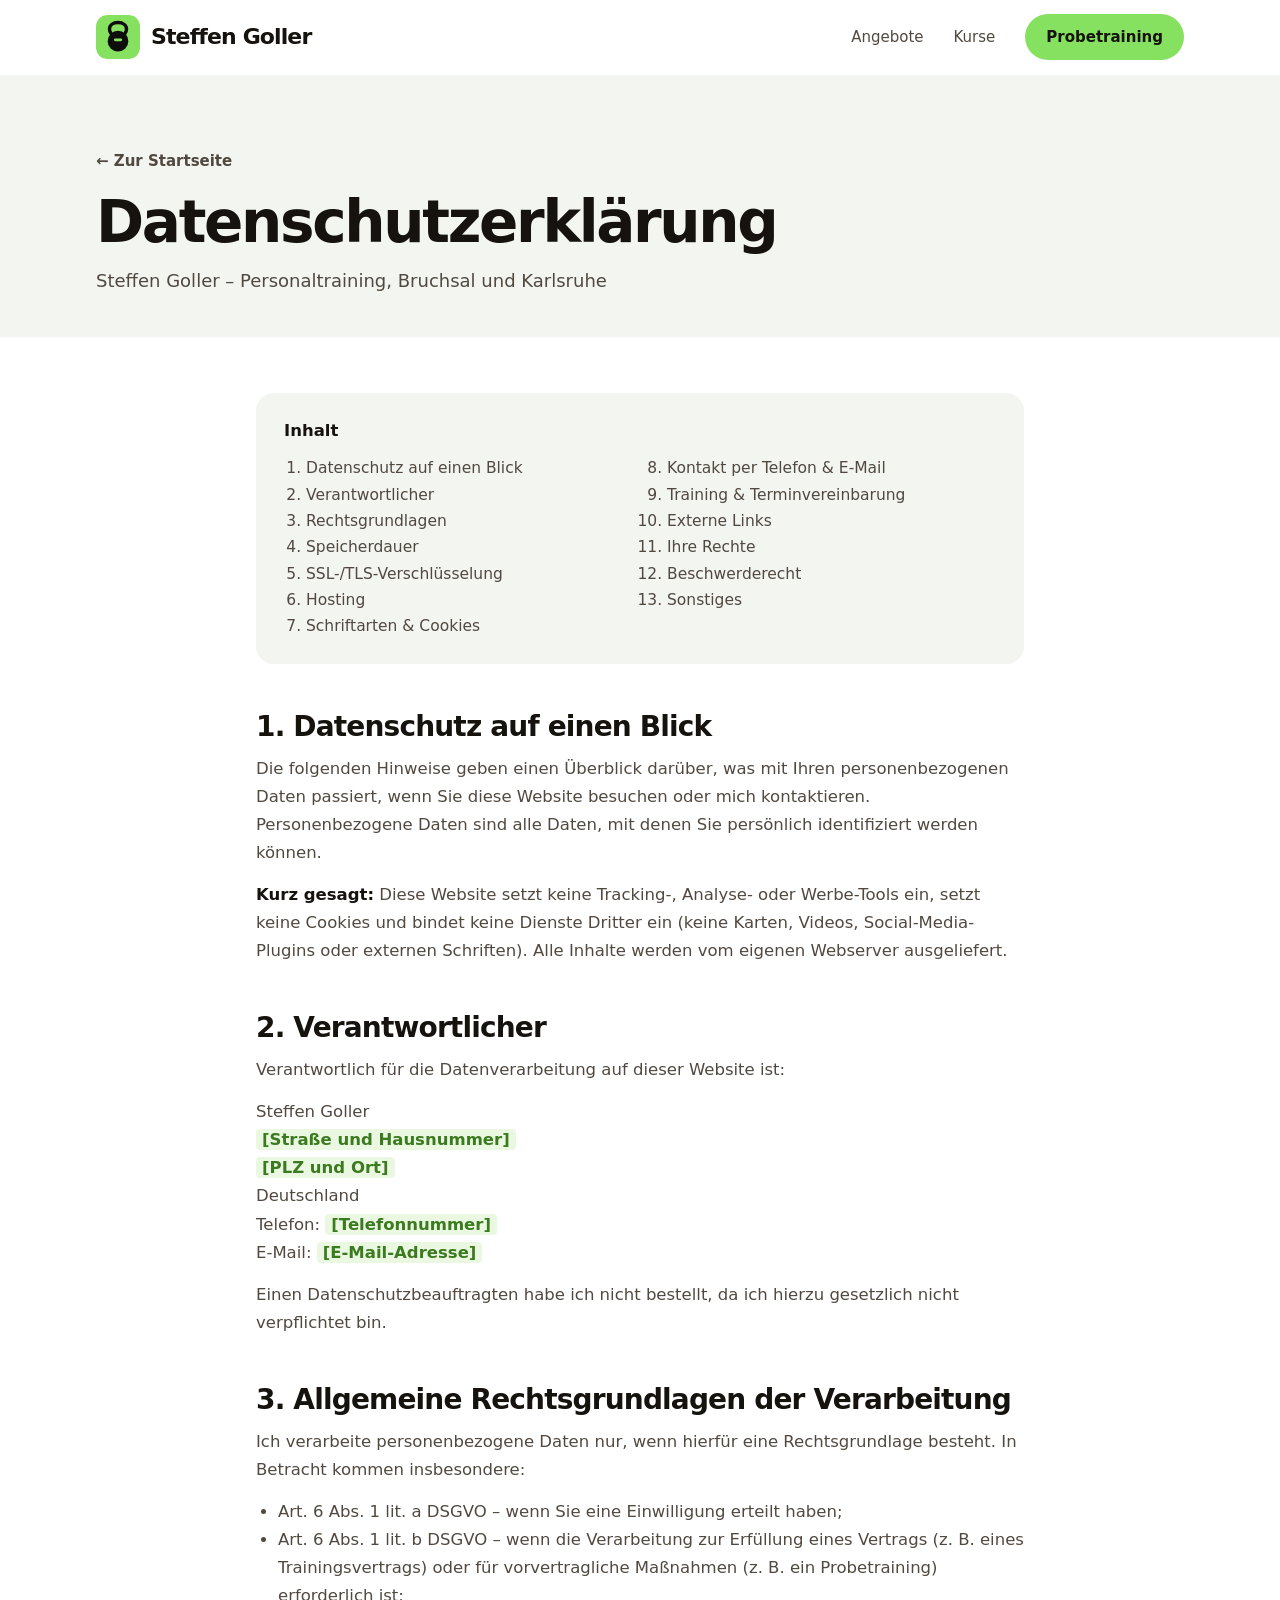
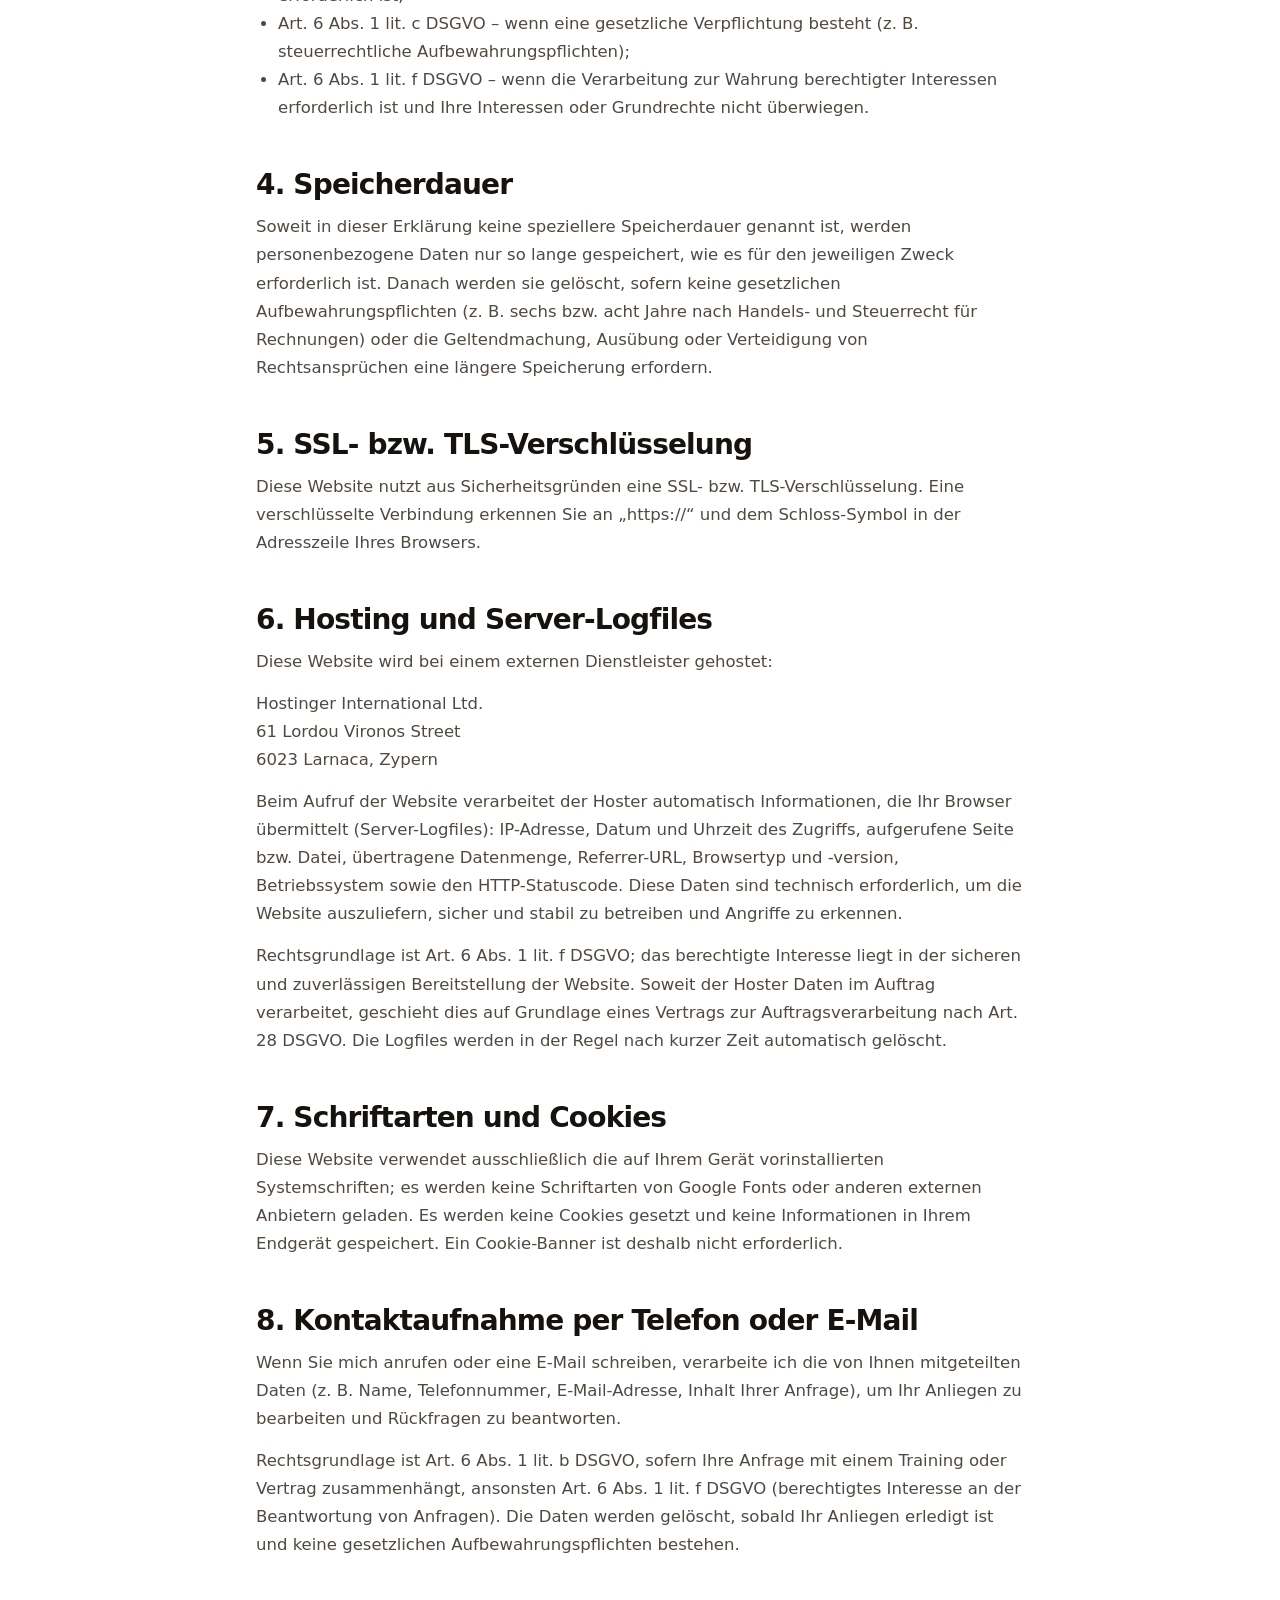
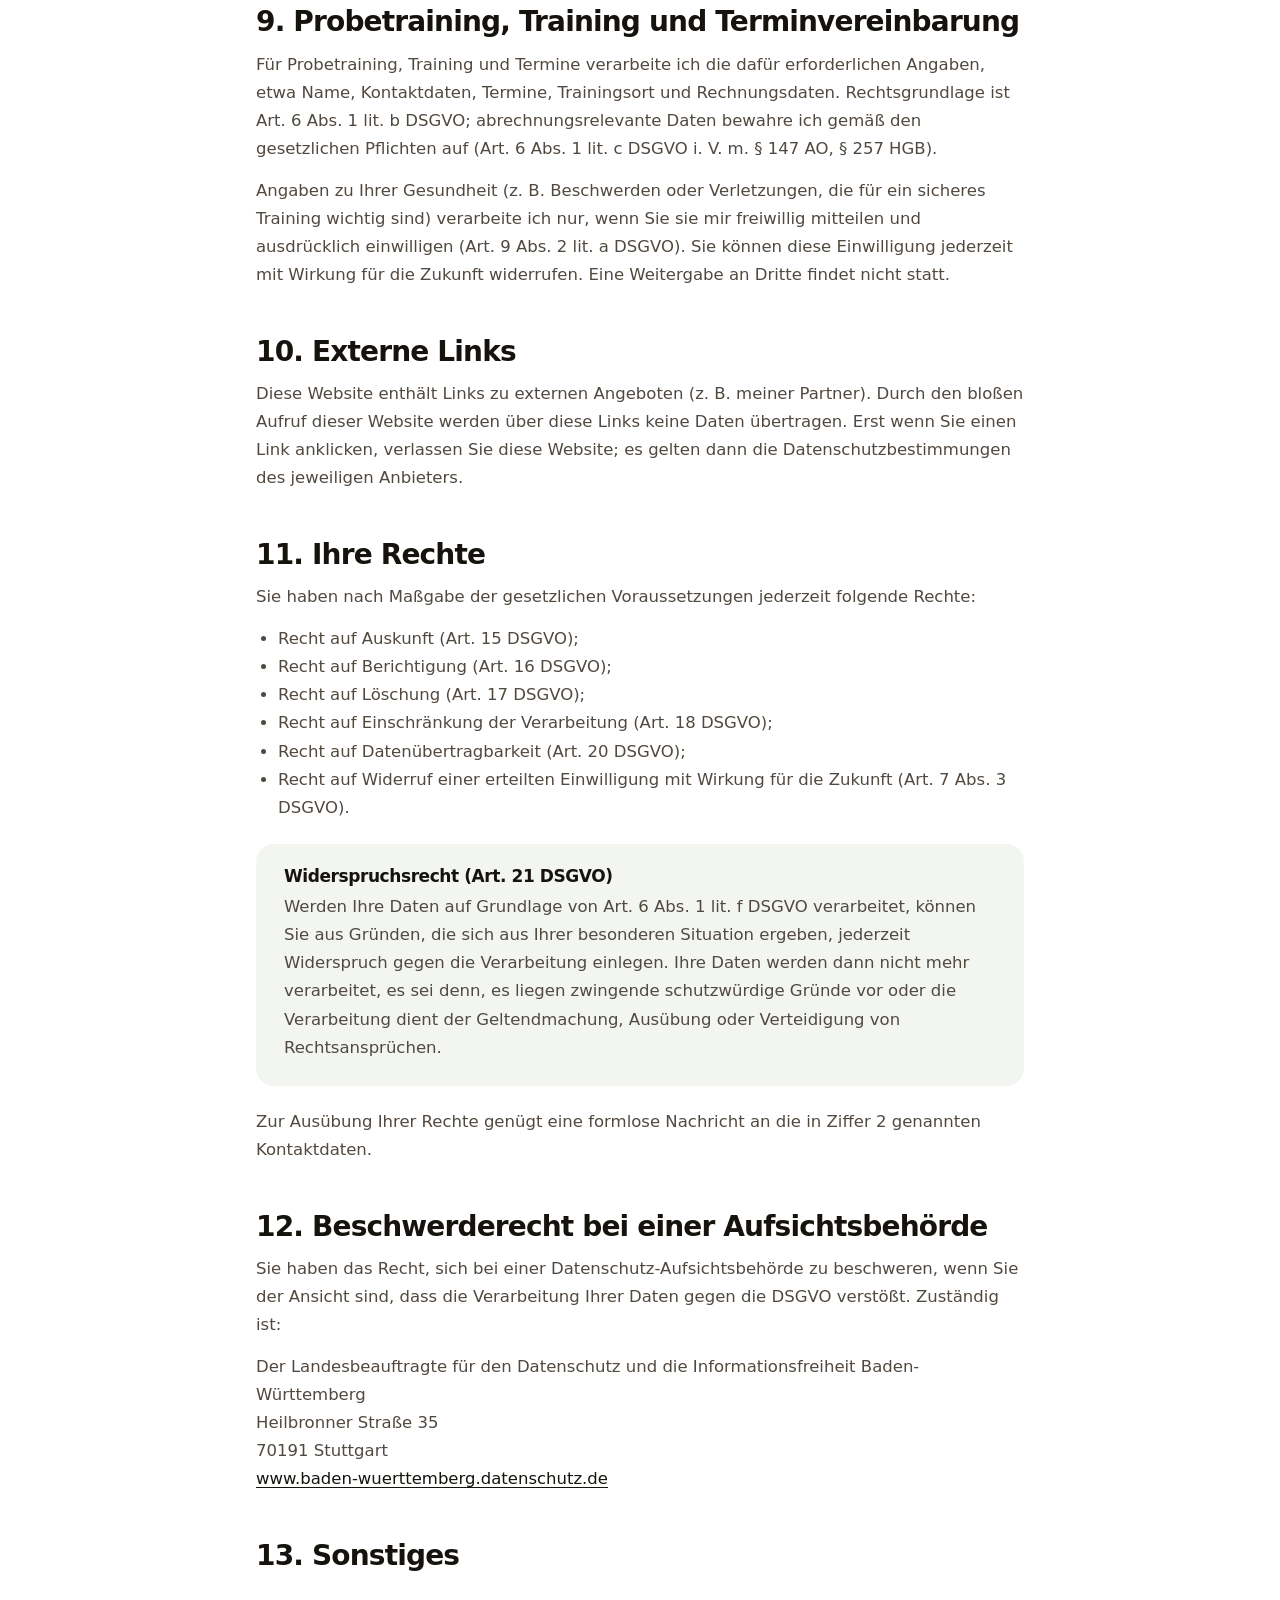
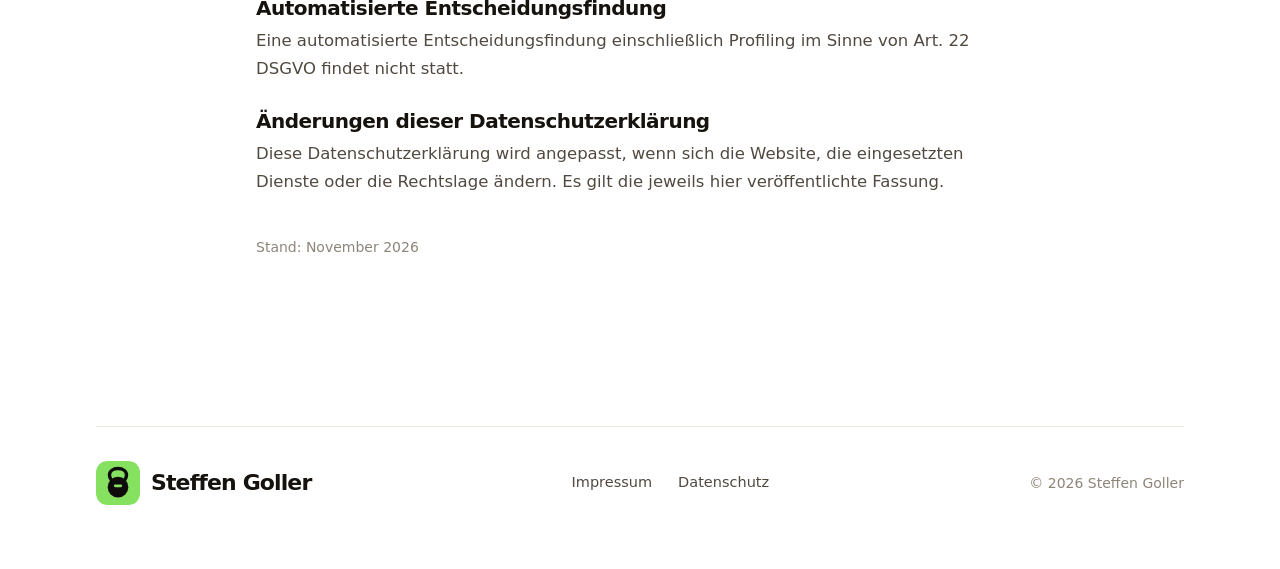
==== datenschutz.html @ bf2a1e14 "Neue Website für Steffen Goller im Stil von meat_me Inhalte der alten Seite steffen-bewegt.de (Jooml" ====
<!DOCTYPE html>
<html lang="de">
<head>
  <meta charset="UTF-8" />
  <meta name="viewport" content="width=device-width, initial-scale=1.0" />
  <title>Datenschutzerklärung – Steffen Goller Personaltraining</title>
  <meta name="description" content="Datenschutzerklärung von Steffen Goller, Personaltraining im Kreis Bruchsal und Karlsruhe." />
  <meta name="robots" content="noindex, follow" />
  <meta name="theme-color" content="#FFFFFF" />
  <link rel="icon" href="images/logo-mark.svg" type="image/svg+xml" />
  <link rel="stylesheet" href="css/styles.css" />
</head>

<body>
<a class="skip-link" href="#inhalt">Direkt zum Inhalt</a>

<header class="nav" id="nav">
  <div class="wrap nav-in">
    <a class="logo" href="index.html" aria-label="Steffen Goller, zur Startseite"><img class="mk" src="images/logo-mark.svg" alt="" width="44" height="44" />Steffen Goller</a>
    <nav class="nav-links" aria-label="Hauptnavigation">
      <a class="link" href="index.html#angebote">Angebote</a>
      <a class="link" href="index.html#kurse">Kurse</a>
      <a class="btn btn-sm" href="index.html#kontakt">Probetraining</a>
    </nav>
  </div>
</header>

<main id="inhalt">
  <section class="legal-hero">
    <div class="wrap">
      <a class="legal-back" href="index.html">← Zur Startseite</a>
      <h1>Datenschutzerklärung</h1>
      <p class="legal-lead">Steffen Goller – Personaltraining, Bruchsal und Karlsruhe</p>
    </div>
  </section>
  <section class="legal-main">
    <div class="wrap legal-content">

      <nav class="legal-toc" aria-label="Inhalt">
        <p>Inhalt</p>
        <ol>
          <li><a href="#ueberblick">Datenschutz auf einen Blick</a></li>
          <li><a href="#verantwortlicher">Verantwortlicher</a></li>
          <li><a href="#rechtsgrundlagen">Rechtsgrundlagen</a></li>
          <li><a href="#speicherdauer">Speicherdauer</a></li>
          <li><a href="#tls">SSL-/TLS-Verschlüsselung</a></li>
          <li><a href="#hosting">Hosting</a></li>
          <li><a href="#schriften">Schriftarten &amp; Cookies</a></li>
          <li><a href="#kontakt">Kontakt per Telefon &amp; E-Mail</a></li>
          <li><a href="#training">Training &amp; Terminvereinbarung</a></li>
          <li><a href="#links">Externe Links</a></li>
          <li><a href="#rechte">Ihre Rechte</a></li>
          <li><a href="#beschwerde">Beschwerderecht</a></li>
          <li><a href="#sonstiges">Sonstiges</a></li>
        </ol>
      </nav>

      <h2 id="ueberblick">1. Datenschutz auf einen Blick</h2>
      <p>Die folgenden Hinweise geben einen Überblick darüber, was mit Ihren personenbezogenen Daten passiert, wenn Sie diese Website besuchen oder mich kontaktieren. Personenbezogene Daten sind alle Daten, mit denen Sie persönlich identifiziert werden können.</p>
      <p><strong>Kurz gesagt:</strong> Diese Website setzt keine Tracking-, Analyse- oder Werbe-Tools ein, setzt keine Cookies und bindet keine Dienste Dritter ein (keine Karten, Videos, Social-Media-Plugins oder externen Schriften). Alle Inhalte werden vom eigenen Webserver ausgeliefert.</p>

      <h2 id="verantwortlicher">2. Verantwortlicher</h2>
      <p>Verantwortlich für die Datenverarbeitung auf dieser Website ist:</p>
      <address>
        Steffen Goller<br />
        <span class="todo">[Straße und Hausnummer]</span><br />
        <span class="todo">[PLZ und Ort]</span><br />
        Deutschland<br />
        Telefon: <span class="todo">[Telefonnummer]</span><br />
        E-Mail: <span class="todo">[E-Mail-Adresse]</span>
      </address>
      <p>Einen Datenschutzbeauftragten habe ich nicht bestellt, da ich hierzu gesetzlich nicht verpflichtet bin.</p>

      <h2 id="rechtsgrundlagen">3. Allgemeine Rechtsgrundlagen der Verarbeitung</h2>
      <p>Ich verarbeite personenbezogene Daten nur, wenn hierfür eine Rechtsgrundlage besteht. In Betracht kommen insbesondere:</p>
      <ul>
        <li>Art. 6 Abs. 1 lit. a DSGVO – wenn Sie eine Einwilligung erteilt haben;</li>
        <li>Art. 6 Abs. 1 lit. b DSGVO – wenn die Verarbeitung zur Erfüllung eines Vertrags (z. B. eines Trainingsvertrags) oder für vorvertragliche Maßnahmen (z. B. ein Probetraining) erforderlich ist;</li>
        <li>Art. 6 Abs. 1 lit. c DSGVO – wenn eine gesetzliche Verpflichtung besteht (z. B. steuerrechtliche Aufbewahrungspflichten);</li>
        <li>Art. 6 Abs. 1 lit. f DSGVO – wenn die Verarbeitung zur Wahrung berechtigter Interessen erforderlich ist und Ihre Interessen oder Grundrechte nicht überwiegen.</li>
      </ul>

      <h2 id="speicherdauer">4. Speicherdauer</h2>
      <p>Soweit in dieser Erklärung keine speziellere Speicherdauer genannt ist, werden personenbezogene Daten nur so lange gespeichert, wie es für den jeweiligen Zweck erforderlich ist. Danach werden sie gelöscht, sofern keine gesetzlichen Aufbewahrungspflichten (z. B. sechs bzw. acht Jahre nach Handels- und Steuerrecht für Rechnungen) oder die Geltendmachung, Ausübung oder Verteidigung von Rechtsansprüchen eine längere Speicherung erfordern.</p>

      <h2 id="tls">5. SSL- bzw. TLS-Verschlüsselung</h2>
      <p>Diese Website nutzt aus Sicherheitsgründen eine SSL- bzw. TLS-Verschlüsselung. Eine verschlüsselte Verbindung erkennen Sie an „https://“ und dem Schloss-Symbol in der Adresszeile Ihres Browsers.</p>

      <h2 id="hosting">6. Hosting und Server-Logfiles</h2>
      <p>Diese Website wird bei einem externen Dienstleister gehostet:</p>
      <!-- TODO: Hoster prüfen und ggf. anpassen -->
      <address>
        Hostinger International Ltd.<br />
        61 Lordou Vironos Street<br />
        6023 Larnaca, Zypern
      </address>
      <p>Beim Aufruf der Website verarbeitet der Hoster automatisch Informationen, die Ihr Browser übermittelt (Server-Logfiles): IP-Adresse, Datum und Uhrzeit des Zugriffs, aufgerufene Seite bzw. Datei, übertragene Datenmenge, Referrer-URL, Browsertyp und -version, Betriebssystem sowie den HTTP-Statuscode. Diese Daten sind technisch erforderlich, um die Website auszuliefern, sicher und stabil zu betreiben und Angriffe zu erkennen.</p>
      <p>Rechtsgrundlage ist Art. 6 Abs. 1 lit. f DSGVO; das berechtigte Interesse liegt in der sicheren und zuverlässigen Bereitstellung der Website. Soweit der Hoster Daten im Auftrag verarbeitet, geschieht dies auf Grundlage eines Vertrags zur Auftragsverarbeitung nach Art. 28 DSGVO. Die Logfiles werden in der Regel nach kurzer Zeit automatisch gelöscht.</p>

      <h2 id="schriften">7. Schriftarten und Cookies</h2>
      <p>Diese Website verwendet ausschließlich die auf Ihrem Gerät vorinstallierten Systemschriften; es werden keine Schriftarten von Google Fonts oder anderen externen Anbietern geladen. Es werden keine Cookies gesetzt und keine Informationen in Ihrem Endgerät gespeichert. Ein Cookie-Banner ist deshalb nicht erforderlich.</p>

      <h2 id="kontakt">8. Kontaktaufnahme per Telefon oder E-Mail</h2>
      <p>Wenn Sie mich anrufen oder eine E-Mail schreiben, verarbeite ich die von Ihnen mitgeteilten Daten (z. B. Name, Telefonnummer, E-Mail-Adresse, Inhalt Ihrer Anfrage), um Ihr Anliegen zu bearbeiten und Rückfragen zu beantworten.</p>
      <p>Rechtsgrundlage ist Art. 6 Abs. 1 lit. b DSGVO, sofern Ihre Anfrage mit einem Training oder Vertrag zusammenhängt, ansonsten Art. 6 Abs. 1 lit. f DSGVO (berechtigtes Interesse an der Beantwortung von Anfragen). Die Daten werden gelöscht, sobald Ihr Anliegen erledigt ist und keine gesetzlichen Aufbewahrungspflichten bestehen.</p>

      <h2 id="training">9. Probetraining, Training und Terminvereinbarung</h2>
      <p>Für Probetraining, Training und Termine verarbeite ich die dafür erforderlichen Angaben, etwa Name, Kontaktdaten, Termine, Trainingsort und Rechnungsdaten. Rechtsgrundlage ist Art. 6 Abs. 1 lit. b DSGVO; abrechnungsrelevante Daten bewahre ich gemäß den gesetzlichen Pflichten auf (Art. 6 Abs. 1 lit. c DSGVO i. V. m. § 147 AO, § 257 HGB).</p>
      <p>Angaben zu Ihrer Gesundheit (z. B. Beschwerden oder Verletzungen, die für ein sicheres Training wichtig sind) verarbeite ich nur, wenn Sie sie mir freiwillig mitteilen und ausdrücklich einwilligen (Art. 9 Abs. 2 lit. a DSGVO). Sie können diese Einwilligung jederzeit mit Wirkung für die Zukunft widerrufen. Eine Weitergabe an Dritte findet nicht statt.</p>

      <h2 id="links">10. Externe Links</h2>
      <p>Diese Website enthält Links zu externen Angeboten (z. B. meiner Partner). Durch den bloßen Aufruf dieser Website werden über diese Links keine Daten übertragen. Erst wenn Sie einen Link anklicken, verlassen Sie diese Website; es gelten dann die Datenschutzbestimmungen des jeweiligen Anbieters.</p>

      <h2 id="rechte">11. Ihre Rechte</h2>
      <p>Sie haben nach Maßgabe der gesetzlichen Voraussetzungen jederzeit folgende Rechte:</p>
      <ul>
        <li>Recht auf Auskunft (Art. 15 DSGVO);</li>
        <li>Recht auf Berichtigung (Art. 16 DSGVO);</li>
        <li>Recht auf Löschung (Art. 17 DSGVO);</li>
        <li>Recht auf Einschränkung der Verarbeitung (Art. 18 DSGVO);</li>
        <li>Recht auf Datenübertragbarkeit (Art. 20 DSGVO);</li>
        <li>Recht auf Widerruf einer erteilten Einwilligung mit Wirkung für die Zukunft (Art. 7 Abs. 3 DSGVO).</li>
      </ul>
      <div class="legal-card">
        <h3>Widerspruchsrecht (Art. 21 DSGVO)</h3>
        <p>Werden Ihre Daten auf Grundlage von Art. 6 Abs. 1 lit. f DSGVO verarbeitet, können Sie aus Gründen, die sich aus Ihrer besonderen Situation ergeben, jederzeit Widerspruch gegen die Verarbeitung einlegen. Ihre Daten werden dann nicht mehr verarbeitet, es sei denn, es liegen zwingende schutzwürdige Gründe vor oder die Verarbeitung dient der Geltendmachung, Ausübung oder Verteidigung von Rechtsansprüchen.</p>
      </div>
      <p>Zur Ausübung Ihrer Rechte genügt eine formlose Nachricht an die in Ziffer 2 genannten Kontaktdaten.</p>

      <h2 id="beschwerde">12. Beschwerderecht bei einer Aufsichtsbehörde</h2>
      <p>Sie haben das Recht, sich bei einer Datenschutz-Aufsichtsbehörde zu beschweren, wenn Sie der Ansicht sind, dass die Verarbeitung Ihrer Daten gegen die DSGVO verstößt. Zuständig ist:</p>
      <address>
        Der Landesbeauftragte für den Datenschutz und die Informationsfreiheit Baden-Württemberg<br />
        Heilbronner Straße 35<br />
        70191 Stuttgart<br />
        <a href="https://www.baden-wuerttemberg.datenschutz.de" target="_blank" rel="noopener">www.baden-wuerttemberg.datenschutz.de</a>
      </address>

      <h2 id="sonstiges">13. Sonstiges</h2>
      <h3>Automatisierte Entscheidungsfindung</h3>
      <p>Eine automatisierte Entscheidungsfindung einschließlich Profiling im Sinne von Art. 22 DSGVO findet nicht statt.</p>
      <h3>Änderungen dieser Datenschutzerklärung</h3>
      <p>Diese Datenschutzerklärung wird angepasst, wenn sich die Website, die eingesetzten Dienste oder die Rechtslage ändern. Es gilt die jeweils hier veröffentlichte Fassung.</p>

      <p class="legal-stand">Stand: November 2026</p>

    </div>
  </section>
</main>

<footer>
  <div class="wrap">
    <div class="foot-in">
      <a class="logo" href="index.html"><img class="mk" src="images/logo-mark.svg" alt="" width="44" height="44" />Steffen Goller</a>
      <div class="foot-links">
        <a href="impressum.html">Impressum</a>
        <a href="datenschutz.html">Datenschutz</a>
      </div>
      <div class="foot-cr">© <span id="footYear">2026</span> Steffen Goller</div>
    </div>
  </div>
</footer>

<script src="js/main.js"></script>
</body>
</html>
---- css/styles.css ----
/* =====================================================================
   Steffen Goller – Personaltraining (Aufbau wie MEAT ME)
   Dunkle Startseite, große Schrift, ruhige Flächen. Grün (aus der alten
   Seite steffen-bewegt.de) nur für Aktion und "Sie".
   Systemschriften: keine externen Fonts.
   ===================================================================== */
:root{
  --font-sans:system-ui,-apple-system,BlinkMacSystemFont,"Segoe UI",Roboto,sans-serif;
  --font-display:system-ui,-apple-system,BlinkMacSystemFont,"Segoe UI",Roboto,sans-serif;
  --font-mono:"SFMono-Regular",Consolas,"Liberation Mono",Menlo,monospace;

  /* Hell: Rechtsseiten und der Fragen-Abschnitt */
  --bg:#FFFFFF;
  --bg-soft:#F3F5F1;
  --ink:#16120E;
  --ink-2:#514940;
  --muted:#8E857A;
  --line:#ECE6DD;

  /* Akzent: Grün der alten Seite */
  --acc:#86E160;
  --acc-hover:#A2EA83;
  --acc-ink:#3B7A1E;
  --acc-tint:#EAF8E2;

  /* Dunkel: Grund in drei Tonstufen, helle Schrift darauf */
  --night:#0E0D0C;
  --night-2:#171513;
  --night-3:#24211D;
  --night-ink:#F4F0EA;
  --night-muted:#B3AA9E;

  --veg:#7FA33A;
  --maxw:1140px;
  --ease-out:cubic-bezier(.22,1,.36,1);
}
*{box-sizing:border-box}
html{scroll-behavior:smooth;scroll-padding-top:90px}
body{
  margin:0;background:var(--bg);color:var(--ink);
  font-family:var(--font-sans);font-size:17px;line-height:1.6;
  -webkit-font-smoothing:antialiased;overflow-x:hidden;
}
[hidden]{display:none!important}
h1,h2,h3{font-family:var(--font-display);font-weight:700;letter-spacing:-0.025em;line-height:1.04;margin:0}
a{color:inherit}
img{max-width:100%;height:auto}
.wrap{max-width:var(--maxw);margin:0 auto;padding:0 26px}

.skip-link{position:absolute;left:-999px;top:12px;background:#fff;color:var(--ink);padding:10px 14px;border-radius:10px;z-index:100}
.skip-link:focus{left:12px}

/* Knöpfe: flach, ganz rund, eine Füllfarbe. Dunkle Schrift auf Orange, damit der Kontrast reicht. */
.btn{display:inline-flex;align-items:center;gap:9px;font-family:var(--font-display);font-weight:700;
  font-size:16px;padding:15px 27px;border-radius:100px;border:none;cursor:pointer;
  background:var(--acc);color:var(--ink);text-decoration:none;
  transition:background .18s ease,transform .14s var(--ease-out)}
.btn:hover{background:var(--acc-hover)}
.btn:active{transform:scale(.97)}
.btn .arrow{transition:transform .2s ease}
.btn:hover .arrow{transform:translateX(4px)}
.btn-sm{padding:11px 21px;font-size:15px}
.btn-ghost{background:transparent;color:inherit;box-shadow:inset 0 0 0 1px currentColor}
.btn-ghost:hover{background:rgba(127,127,127,.12)}

.textlink{color:inherit;font-weight:600;text-decoration:underline;text-underline-offset:.22em;
  text-decoration-thickness:.08em;text-decoration-color:rgba(127,127,127,.5);
  transition:text-decoration-color .18s ease;background:none;border:0;padding:0;font:inherit;font-weight:600;cursor:pointer}
.textlink:hover{text-decoration-color:var(--acc)}

/* Navigation */
header.nav{position:sticky;top:0;z-index:60;background:rgba(255,255,255,.9);
  backdrop-filter:saturate(180%) blur(12px);-webkit-backdrop-filter:saturate(180%) blur(12px);
  border-bottom:1px solid transparent;transition:border-color .2s,background .2s}
header.nav.scrolled{border-color:var(--line)}
.nav-in{display:flex;align-items:center;justify-content:space-between;height:74px;gap:16px}
.logo{font-family:var(--font-display);font-weight:800;font-size:22px;letter-spacing:-0.04em;display:flex;align-items:center;gap:11px;text-decoration:none}
.logo .mk{width:44px;height:44px;display:block;border-radius:11px}
.nav-links{display:flex;align-items:center;gap:30px}
.nav-links a.link{font-size:15px;color:var(--ink-2);text-decoration:none;font-weight:500;transition:color .15s}
.nav-links a.link:hover{color:var(--ink)}

section{padding:96px 0}
.reveal{opacity:0;transform:translateY(22px);transition:opacity .6s ease,transform .6s ease}
.reveal.in{opacity:1;transform:none}
.no-js .reveal{opacity:1;transform:none}

footer{padding:56px 0 64px}
.foot-in{display:flex;justify-content:space-between;align-items:center;flex-wrap:wrap;gap:18px;border-top:1px solid var(--line);padding-top:34px}
.foot-links{display:flex;flex-wrap:wrap;gap:12px 26px;font-size:14.5px}
.foot-links a,.foot-links button{text-decoration:none;color:var(--ink-2);background:none;border:0;padding:0;font:inherit;cursor:pointer}
.foot-links a:hover,.foot-links button:hover{color:var(--ink)}
.foot-cr{font-size:14px;color:var(--muted)}


/* =====================================================================
   Startseite (body.startseite): dunkel
   ===================================================================== */
body.startseite{background:var(--night);color:var(--night-ink);color-scheme:dark;font-size:18px;line-height:1.55}
.startseite ::selection{background:var(--acc);color:var(--ink)}
.startseite :focus-visible{outline:2px solid var(--acc);outline-offset:3px}
.startseite h1,.startseite h2,.startseite h3{text-wrap:balance;hyphens:none}
.startseite p{text-wrap:pretty}
.startseite section{padding:152px 0}

/* Eine Schrift, drei Größen: Anzeige, Abschnitt, Text */
.startseite h2{font-size:clamp(34px,5.4vw,72px);line-height:.98;letter-spacing:-0.04em}
.startseite .sec-head{max-width:760px;margin-bottom:72px}
.startseite .sec-head p{color:var(--night-muted);font-size:clamp(18px,1.5vw,21px);line-height:1.5;max-width:46ch;margin:24px 0 0}

/* Navigation: schlichter Balken im Grundton, beim Scrollen eine Tonstufe heller */
.startseite header.nav{background:var(--night);-webkit-backdrop-filter:none;backdrop-filter:none;border-bottom:0}
.startseite header.nav.scrolled{background:var(--night-2)}
.startseite .nav-links a.link{color:var(--night-muted)}
.startseite .nav-links a.link:hover{color:var(--night-ink)}

/* ---------- Hero: Überschrift über die volle Breite in zwei Zeilen, darunter Text und Aktion ---------- */
.startseite section.hero{padding:56px 0 152px;overflow:hidden}
.hero-grid{position:relative;display:grid;grid-template-columns:minmax(0,1fr);row-gap:56px}
/* Treppe: "Steffen" hängt links, "bewegt." rechts */
.hero-titel{grid-column:1/-1;font-size:clamp(44px,11.2vw,140px);line-height:.92;letter-spacing:-0.05em;
  margin:0 0 0 -0.04em;color:#FFFFFF}
.hero-titel .ln{display:block;overflow:hidden;padding:.08em 0 .06em}
.hero-titel .ln:nth-child(2){text-align:right;color:var(--acc)}
.hero-titel .ln span{display:inline-block;transform:translateY(115%);animation:riseIn .8s var(--ease-out) forwards}
.hero-titel .ln:nth-child(2) span{animation-delay:.09s}
@keyframes riseIn{to{transform:translateY(0)}}
@keyframes fadeUp{from{opacity:0;transform:translateY(18px)}to{opacity:1;transform:none}}
.hero-text{padding-top:8px;opacity:0;animation:fadeUp .7s var(--ease-out) .35s forwards}
.hero .sub{font-size:clamp(19px,1.8vw,24px);line-height:1.45;color:var(--night-ink);max-width:30ch;margin:0}
.hero-cta{display:flex;flex-wrap:wrap;align-items:center;gap:28px;margin-top:40px}
.hero-trust{list-style:none;margin:56px 0 0;padding:0;display:grid;grid-template-columns:repeat(2,max-content);gap:12px 36px;
  font-size:17px;font-weight:600;color:var(--night-ink)}
.hero-trust li{display:flex;align-items:center;gap:10px}
.hero-trust .ok{color:var(--acc);font-weight:700}
/* Ab Desktop: Text und Aktion links, die Haken rechts auf einer Linie mit dem Knopf */
@media (min-width:901px){
  .hero-text{display:grid;grid-template-columns:minmax(0,1fr) auto;column-gap:64px;align-items:end}
  .hero-text>*{grid-column:1}
  .hero-trust{grid-column:2;grid-row:1/4;margin:0;align-self:end}
}


/* ---------- Versprechen: ein Band eine Tonstufe heller, rechts eine schlichte Liste ---------- */
.startseite section.trust-zaehler{background:var(--night-2);padding:136px 0}
.trust-grid{display:grid;grid-template-columns:minmax(0,5fr) minmax(0,6fr);gap:96px;align-items:start}
.trust-kopftext p{color:var(--night-muted);font-size:clamp(18px,1.5vw,21px);line-height:1.5;margin:24px 0 0;max-width:34ch}
.fakten{margin:0;display:grid;gap:4px}
.fakt{display:flex;justify-content:space-between;align-items:baseline;gap:24px;padding:20px 24px;background:var(--night-3)}
.fakt dt{font-weight:700;font-size:18px;color:var(--night-ink)}
.fakt dd{margin:0;font-size:18px;color:var(--night-muted);text-align:right}


/* ---------- Ablauf: Text links, die Schritte als Liste rechts ---------- */
.process{background:var(--night)}
.proc-grid{display:grid;grid-template-columns:minmax(0,5fr) minmax(0,6fr);gap:96px;align-items:start}
.proc-intro{position:sticky;top:128px}
.proc-intro p{color:var(--night-muted);font-size:clamp(18px,1.5vw,21px);line-height:1.5;margin:28px 0 0;max-width:34ch}
.startseite .proc-intro .proc-chip{margin-top:48px;font-size:clamp(24px,2.6vw,34px);line-height:1.2;letter-spacing:-0.02em;
  color:var(--night-ink);max-width:16ch}
.proc-chip b{color:var(--acc);font-weight:700}
.schritte{list-style:none;margin:0;padding:0;display:grid;gap:8px}
.schritt{display:flex;justify-content:space-between;align-items:flex-start;gap:24px;padding:32px 36px;background:var(--night-2)}
.schritt h3{font-size:clamp(22px,2.2vw,28px);letter-spacing:-0.03em;color:#FFFFFF}
.schritt p{margin:8px 0 0;color:var(--night-muted);font-size:17px;line-height:1.5}
.wer{flex:none;font-size:14px;font-weight:700;padding:5px 14px;border-radius:100px;background:var(--night-3);color:var(--night-ink)}
.wer.du{background:var(--acc);color:var(--ink)}


/* ---------- Angebote: keine Karten, eine Liste ---------- */
.branchen{background:var(--night)}
.aud-liste{list-style:none;margin:0;padding:0;display:grid;gap:8px}
.aud-zeile{position:relative;display:grid;grid-template-columns:minmax(0,5fr) minmax(0,7fr);gap:48px;align-items:baseline;
  padding:40px 44px;background:var(--night-2);transition:background .18s ease}
.aud-zeile:hover{background:var(--night-3)}
/* Beim Darüberfahren wächst links ein Balken: die Zeile wird "angetippt" wie eine Taste */
.aud-zeile::before{content:"";position:absolute;left:0;top:0;bottom:0;width:6px;background:var(--acc);
  transform:scaleY(0);transform-origin:50% 0;transition:transform .25s var(--ease-out)}
.aud-zeile:hover::before{transform:scaleY(1)}
.aud-zeile h3{font-size:clamp(26px,3vw,40px);line-height:1.05;letter-spacing:-0.03em;color:#FFFFFF}
.aud-zeile p{margin:0;color:var(--night-muted);font-size:18px;line-height:1.55;max-width:52ch}
.aud-zeile .textlink{color:var(--night-ink);white-space:nowrap}


/* ---------- Häufige Fragen: heller Abschnitt ---------- */
.value{background:var(--bg);color:var(--ink)}
.startseite .value .sec-head p{color:var(--ink-2)}
.faq-eintrag{border-top:1px solid var(--line)}
.faq-eintrag:last-child{border-bottom:1px solid var(--line)}
.faq-eintrag summary{display:flex;align-items:center;justify-content:space-between;gap:24px;padding:28px 0;cursor:pointer;list-style:none}
.faq-eintrag summary::-webkit-details-marker{display:none}
.faq-eintrag summary::after{content:"+";flex:none;font-size:32px;line-height:1;font-weight:400;color:var(--acc-ink);transition:transform .2s ease}
.faq-eintrag[open] summary::after{transform:rotate(45deg)}
.faq-eintrag summary:focus-visible{outline:2px solid var(--acc-ink);outline-offset:4px}
.faq-eintrag h3{margin:0;font-size:clamp(20px,1.8vw,24px);line-height:1.25}
.faq-eintrag p{margin:0;padding:0 0 28px;color:var(--ink-2);font-size:18px;line-height:1.55;max-width:52ch}


/* ---------- Kontakt ---------- */
.standort{background:var(--night)}
.standort-grid{display:grid;grid-template-columns:minmax(0,5fr) minmax(0,7fr);gap:72px;align-items:stretch}
.standort-adresse{font-style:normal;font-size:clamp(20px,1.8vw,24px);line-height:1.45;margin:32px 0 0}
.hours{margin:40px 0 0;display:grid;gap:4px}
.hours-row{display:flex;justify-content:space-between;gap:16px;padding:14px 18px;background:var(--night-2);font-size:17px}
.hours-row dt{color:var(--night-muted)}
.hours-row dd{margin:0;font-weight:700;font-variant-numeric:tabular-nums;white-space:nowrap}
.hours-row.is-today{background:var(--night-3)}
.hours-row.is-today dt{color:var(--night-ink)}
.hours-row.is-today dt::after{content:" · heute";color:var(--acc);font-weight:700}
/* ---------- Fuß: großer Schlusssatz, darunter Name, Links, Jahr ---------- */
.startseite footer{background:var(--night-2);color:var(--night-ink);padding:120px 0 56px}
.foot-claim{margin:0 0 0 -0.04em;font-family:var(--font-display);font-weight:800;font-size:clamp(34px,7vw,88px);line-height:.98;
  letter-spacing:-0.04em;color:#FFFFFF}
.foot-claim span{display:block}
.startseite .foot-in{border-top:0;padding-top:0;margin-top:96px}
.startseite .foot-links{gap:12px 28px;font-size:16px}
.startseite .foot-links a,.startseite .foot-links button{color:var(--night-muted);transition:color .15s ease}
.startseite .foot-links a:hover,.startseite .foot-links button:hover{color:var(--night-ink)}
.startseite .foot-cr{font-size:15px;color:var(--night-muted)}


/* =====================================================================
   Rechtsseiten (Impressum, Datenschutz, AGB): hell und ruhig
   ===================================================================== */
.legal-hero{padding:72px 0 42px;background:var(--bg-soft)}
.legal-back{font-size:15px;font-weight:600;color:var(--ink-2);text-decoration:none}
.legal-back:hover{color:var(--ink)}
.legal-hero h1{font-size:clamp(34px,5vw,58px);letter-spacing:-0.04em;margin-top:18px;hyphens:auto;-webkit-hyphens:auto;overflow-wrap:break-word}
.legal-content h2{hyphens:auto;-webkit-hyphens:auto;overflow-wrap:break-word}
.legal-lead{margin:14px 0 0;color:var(--ink-2);font-size:18px}
.legal-main{padding:56px 0 96px}
.legal-content{max-width:820px}
.legal-content h2{font-size:28px;letter-spacing:-0.03em;margin:48px 0 14px;scroll-margin-top:96px}
.legal-content h3{font-size:20px;margin:28px 0 8px}
.legal-content p,.legal-content li,.legal-content address{color:var(--ink-2);font-size:16.5px;line-height:1.7;font-style:normal}
.legal-content p,.legal-content address{margin:0 0 14px}
.legal-content ul,.legal-content ol{padding-left:22px;margin:0 0 16px}
.legal-content a{color:var(--ink);text-underline-offset:.2em}
.legal-content a:hover{color:var(--acc-ink)}
.legal-content strong{color:var(--ink)}
.legal-card{background:var(--bg-soft);border-radius:18px;padding:24px 28px;margin:22px 0}
.legal-card h3{margin:0 0 8px;font-size:17px}
.legal-card p:last-child{margin-bottom:0}
.legal-toc{background:var(--bg-soft);border-radius:18px;padding:24px 28px;margin:0 0 16px}
.legal-toc p{margin:0 0 10px;font-weight:700;color:var(--ink)}
.legal-toc ol{columns:2 240px;column-gap:32px;margin:0}
.legal-toc li{break-inside:avoid;font-size:15.5px}
.legal-toc a{text-decoration:none;color:var(--ink-2)}
.legal-toc a:hover{color:var(--ink);text-decoration:underline}
.legal-stand{margin-top:40px!important;font-size:14px!important;color:var(--muted)!important}


/* =====================================================================
   Responsive
   ===================================================================== */
/* Bis 1080px steht die Liste unter der Überschrift */
@media (max-width:1080px){
  .trust-grid{grid-template-columns:minmax(0,1fr);gap:72px}
}

/* Tablet und Handy bis 900px: alles einspaltig */
@media (max-width:900px){
  .nav-links a.link{display:none}
  section{padding:74px 0}
  .startseite section{padding:104px 0}
  .startseite section.hero{padding:40px 0 104px}
  .startseite section.trust-zaehler{padding:104px 0}
  .startseite section.branchen{padding-top:24px}
  .startseite .sec-head{margin-bottom:48px}

  .hero-grid,.proc-grid,.standort-grid{grid-template-columns:minmax(0,1fr)}
  .hero-grid{row-gap:40px}



  .proc-grid{gap:56px}
  .proc-intro{position:static}

  .aud-zeile{grid-template-columns:minmax(0,1fr);gap:12px;padding:28px 28px}
  .schritt{padding:26px 26px}

  .standort-grid{gap:48px}
}

@media (max-width:600px){
  .wrap{padding:0 20px}
  .nav-in{gap:12px;height:66px}
  .logo{font-size:19px;gap:9px}
  .logo .mk{width:38px;height:38px;border-radius:9px}
  .btn-sm{padding:10px 16px;font-size:14px}
  html{scroll-padding-top:80px}

  body.startseite{font-size:17px}
  .startseite section{padding:88px 0}
  .startseite section.hero{padding:28px 0 88px}
  .startseite h2{font-size:clamp(30px,8.4vw,40px);line-height:1.02}
  .startseite .sec-head{margin-bottom:36px}
  .startseite .sec-head p{font-size:17px;margin-top:18px}

  .hero-titel{font-size:clamp(40px,12.6vw,60px);line-height:.95}
  .hero .sub{font-size:19px}
  .hero-cta{gap:22px;margin-top:32px}
  .hero-trust{grid-template-columns:minmax(0,1fr);margin-top:40px;font-size:16px}

  .startseite section.trust-zaehler{padding:88px 0}
  .trust-grid{gap:56px}
  .trust-kopftext p{font-size:17px;margin-top:18px}
  .trust-text{font-size:24px;max-width:100%}


  .startseite .proc-intro .proc-chip{margin-top:32px;font-size:24px}

  .aud-liste{gap:6px}
  .fakt{flex-direction:column;gap:4px;padding:18px 20px}
  .fakt dd{text-align:left}
  .schritt{padding:22px 20px}
  .aud-zeile{padding:26px 22px}
  .aud-zeile h3{font-size:26px}
  .aud-zeile p{font-size:17px}

  .faq-eintrag summary{padding:24px 0}
  .faq-eintrag p{font-size:17px}

  .hours-row{font-size:16px;padding:12px 14px}

  .startseite footer{padding:88px 0 44px}
  .startseite .foot-in{flex-direction:column;align-items:flex-start;gap:24px;margin-top:64px}
  .startseite .foot-links{display:grid;grid-template-columns:1fr 1fr;gap:12px 24px;width:100%}
  .foot-in{flex-direction:column;align-items:flex-start}

  .legal-hero{padding:48px 0 32px}
  .legal-main{padding:40px 0 72px}
  .legal-content h2{font-size:24px}
}

@media (prefers-reduced-motion:reduce){
  *{animation:none!important;scroll-behavior:auto!important;transition:none!important}
  .hero-titel .ln span{transform:none}
  .hero-text{opacity:1}
  .reveal{opacity:1;transform:none}
}


/* =====================================================================
   Ergänzungen für Steffen Goller
   ===================================================================== */
/* Hero ohne großes Foto: ein grüner Schein oben rechts */
.startseite section.hero{position:relative;isolation:isolate;padding-top:96px}
.startseite section.hero::before{content:"";position:absolute;z-index:-1;top:-20%;right:-10%;width:70vw;height:70vw;max-width:900px;max-height:900px;
  background:radial-gradient(closest-side,rgba(134,225,96,.20),rgba(134,225,96,0));pointer-events:none}
.eyebrow{margin:0 0 18px;font-size:15px;font-weight:700;letter-spacing:.06em;text-transform:uppercase;color:var(--acc)}

/* Foto: das alte Bild ist klein, deshalb als schmaler Streifen in Originalgröße */
.portrait{margin:48px 0 0;display:flex;align-items:flex-end;gap:24px}
.portrait img{display:block;width:135px;height:auto;flex:none;border-radius:4px}
.portrait figcaption{font-size:15px;color:var(--night-muted)}
.portrait figcaption b{display:block;font-size:22px;letter-spacing:-0.02em;color:var(--night-ink)}

/* Angebote: Gruppenüberschrift über jeder Liste */
.gruppe{margin:0 0 16px;font-size:15px!important;font-weight:700;letter-spacing:.06em!important;text-transform:uppercase;color:var(--acc)}
.aud-liste+.gruppe{margin-top:56px}
.zusatz{display:inline-block;margin-left:10px;vertical-align:.35em;font-size:14px;font-weight:700;letter-spacing:0;
  padding:4px 12px;border-radius:100px;background:var(--night-3);color:var(--night-ink)}

/* Kurse */
.kurse{background:var(--night-2)}
.kurs-grid{display:grid;grid-template-columns:minmax(0,7fr) minmax(0,5fr);gap:8px}
.kurs{display:flex;align-items:flex-end;gap:36px;padding:40px 44px;background:var(--night-3);min-height:340px}
.kurs h3{font-size:clamp(30px,3.6vw,52px);line-height:1;letter-spacing:-0.04em;color:#FFFFFF;hyphens:manual}
.kurs-tag{margin:0 0 14px;display:inline-block;font-size:14px;font-weight:700;padding:5px 14px;border-radius:100px;background:var(--acc);color:var(--ink)}
.kurs-claim{margin:14px 0 0;font-size:19px;color:var(--night-muted)}
.kurs-bild{margin:0;flex:none}
.kurs-bild img{display:block;width:160px;height:auto;border-radius:4px}

/* Kontakt und Partner */
.kontakt-lead{color:var(--night-muted);font-size:clamp(18px,1.5vw,21px);line-height:1.5;margin:24px 0 0;max-width:34ch}
.partner{background:var(--night-2);padding:44px;align-self:start}
.partner h3{font-size:clamp(24px,2.4vw,32px);letter-spacing:-0.03em;color:#FFFFFF}
.partner-liste{list-style:none;margin:28px 0 0;padding:0;display:grid;gap:8px}
.partner-liste a{display:flex;align-items:center;justify-content:space-between;flex-wrap:wrap;gap:8px 24px;padding:20px 24px;
  background:var(--night-3);text-decoration:none;transition:background .15s ease}
.partner-liste a:hover{background:#2E3A28}
.partner-liste img{display:block;border-radius:3px}
.partner-name{font-weight:700;font-size:18px;color:var(--night-ink)}
.partner-text{font-size:15px;color:var(--night-muted)}
.todo{background:var(--acc-tint);color:var(--acc-ink);padding:1px 6px;border-radius:4px;font-weight:600}

@media (max-width:900px){
  .startseite section.hero{padding-top:64px}
  .kurs-grid{grid-template-columns:minmax(0,1fr)}
  .kurs{min-height:0;padding:32px 28px}
  .partner{padding:32px 28px}
}
@media (max-width:600px){
  .startseite section.hero{padding-top:44px}
  .kurs{flex-direction:column;align-items:flex-start;gap:24px;padding:26px 22px}
  .partner{padding:26px 22px;margin-inline:-6px}
  .portrait img{width:110px}
}
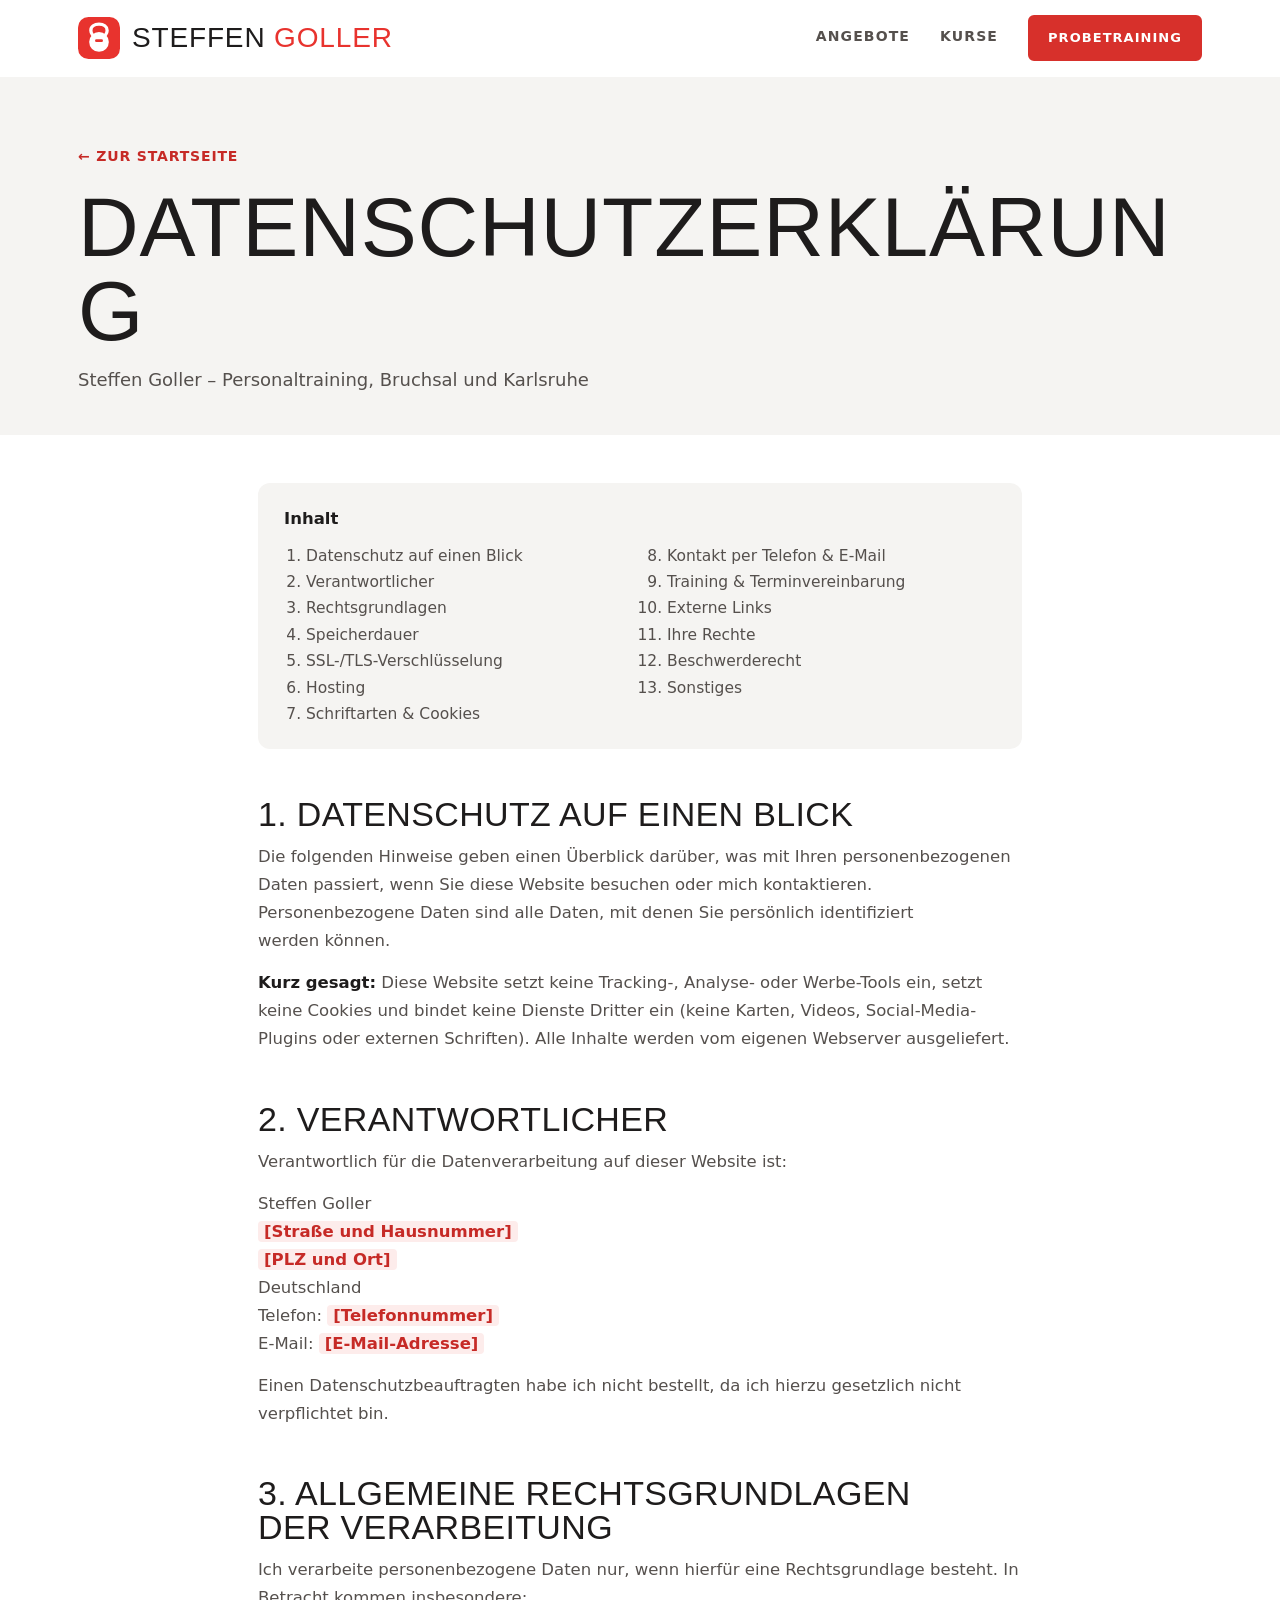
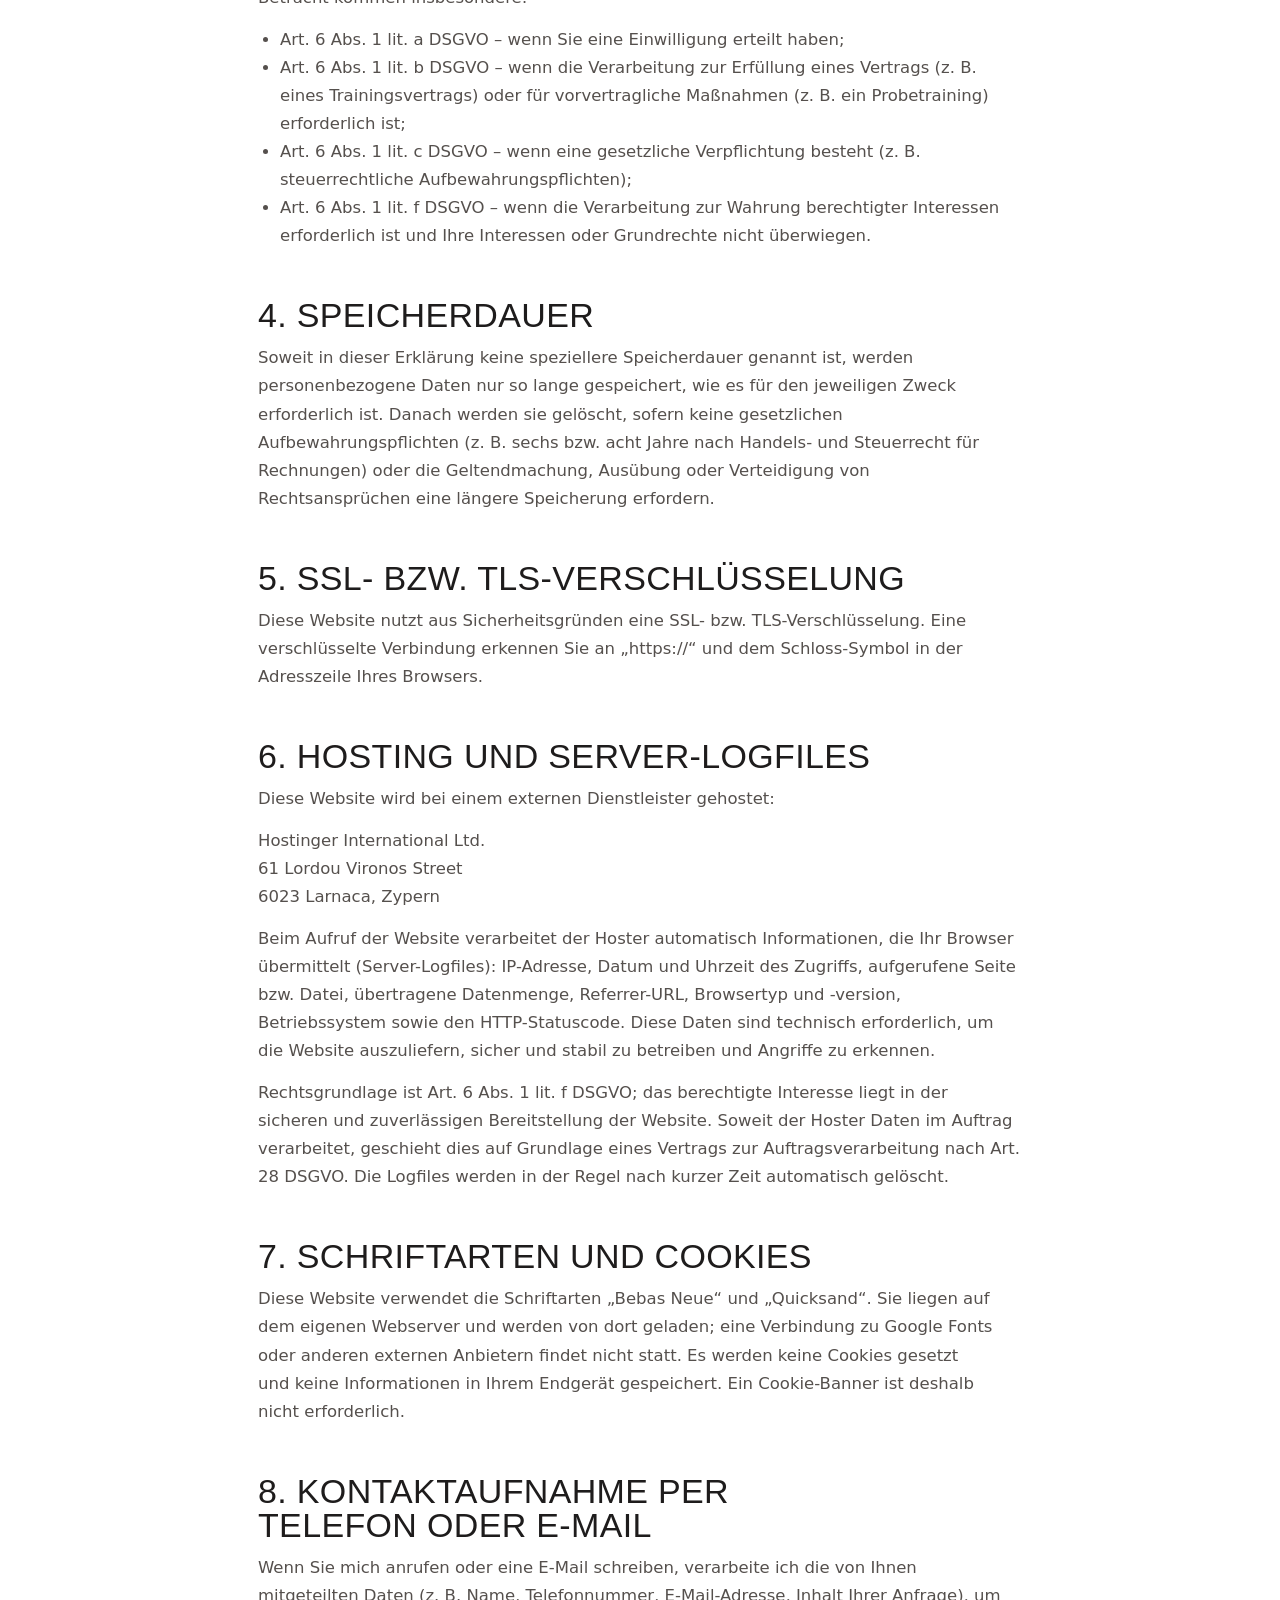
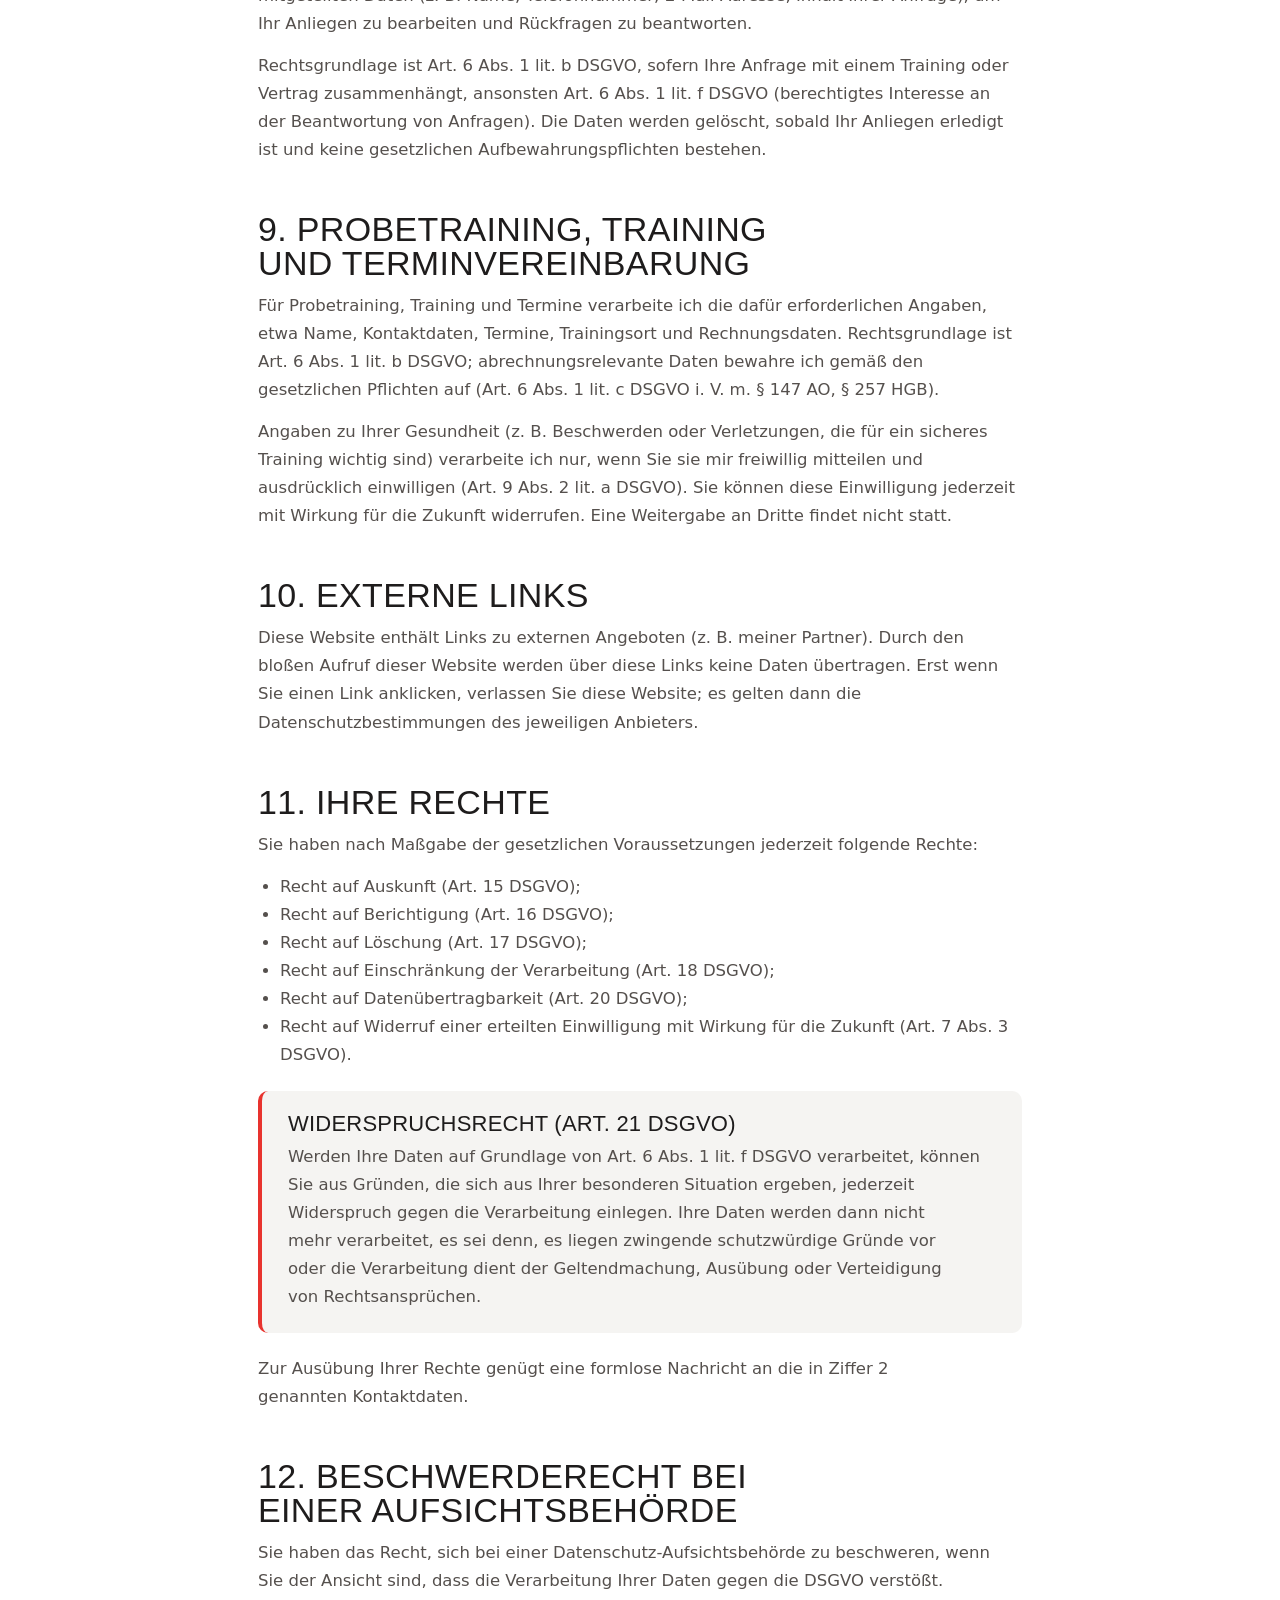
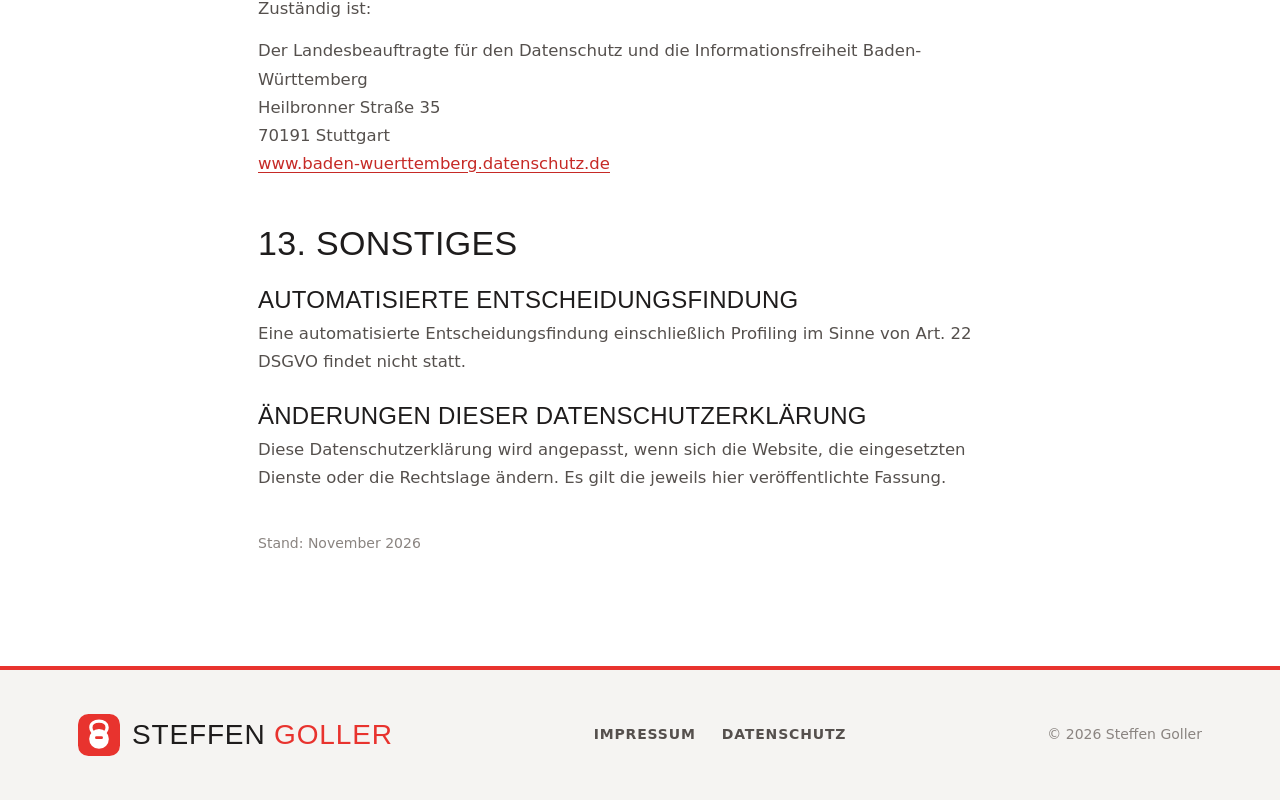
==== commit 0687d000: "Helles Design mit Rot statt dunkel und grün Gestaltung neu: weiße und hellgraue Flächen, rotes Band," ====
--- a/datenschutz.html
+++ b/datenschutz.html
@@ -16,7 +16,7 @@
 
 <header class="nav" id="nav">
   <div class="wrap nav-in">
-    <a class="logo" href="index.html" aria-label="Steffen Goller, zur Startseite"><img class="mk" src="images/logo-mark.svg" alt="" width="44" height="44" />Steffen Goller</a>
+    <a class="logo" href="index.html" aria-label="Steffen Goller, zur Startseite"><img class="mk" src="images/logo-mark.svg" alt="" width="42" height="42" /><span>Steffen <b>Goller</b></span></a>
     <nav class="nav-links" aria-label="Hauptnavigation">
       <a class="link" href="index.html#angebote">Angebote</a>
       <a class="link" href="index.html#kurse">Kurse</a>
@@ -98,7 +98,7 @@
       <p>Rechtsgrundlage ist Art. 6 Abs. 1 lit. f DSGVO; das berechtigte Interesse liegt in der sicheren und zuverlässigen Bereitstellung der Website. Soweit der Hoster Daten im Auftrag verarbeitet, geschieht dies auf Grundlage eines Vertrags zur Auftragsverarbeitung nach Art. 28 DSGVO. Die Logfiles werden in der Regel nach kurzer Zeit automatisch gelöscht.</p>
 
       <h2 id="schriften">7. Schriftarten und Cookies</h2>
-      <p>Diese Website verwendet ausschließlich die auf Ihrem Gerät vorinstallierten Systemschriften; es werden keine Schriftarten von Google Fonts oder anderen externen Anbietern geladen. Es werden keine Cookies gesetzt und keine Informationen in Ihrem Endgerät gespeichert. Ein Cookie-Banner ist deshalb nicht erforderlich.</p>
+      <p>Diese Website verwendet die Schriftarten „Bebas Neue“ und „Quicksand“. Sie liegen auf dem eigenen Webserver und werden von dort geladen; eine Verbindung zu Google Fonts oder anderen externen Anbietern findet nicht statt. Es werden keine Cookies gesetzt und keine Informationen in Ihrem Endgerät gespeichert. Ein Cookie-Banner ist deshalb nicht erforderlich.</p>
 
       <h2 id="kontakt">8. Kontaktaufnahme per Telefon oder E-Mail</h2>
       <p>Wenn Sie mich anrufen oder eine E-Mail schreiben, verarbeite ich die von Ihnen mitgeteilten Daten (z. B. Name, Telefonnummer, E-Mail-Adresse, Inhalt Ihrer Anfrage), um Ihr Anliegen zu bearbeiten und Rückfragen zu beantworten.</p>
@@ -151,7 +151,7 @@
 <footer>
   <div class="wrap">
     <div class="foot-in">
-      <a class="logo" href="index.html"><img class="mk" src="images/logo-mark.svg" alt="" width="44" height="44" />Steffen Goller</a>
+      <a class="logo" href="index.html"><img class="mk" src="images/logo-mark.svg" alt="" width="42" height="42" /><span>Steffen <b>Goller</b></span></a>
       <div class="foot-links">
         <a href="impressum.html">Impressum</a>
         <a href="datenschutz.html">Datenschutz</a>
--- a/css/styles.css
+++ b/css/styles.css
@@ -1,399 +1,268 @@
 /* =====================================================================
-   Steffen Goller – Personaltraining (Aufbau wie MEAT ME)
-   Dunkle Startseite, große Schrift, ruhige Flächen. Grün (aus der alten
-   Seite steffen-bewegt.de) nur für Aktion und "Sie".
-   Systemschriften: keine externen Fonts.
+   Steffen Goller – Personaltraining
+   Hell und freundlich: weiße und hellgraue Flächen, ein kräftiges Rot
+   für Aktion und Betonung, schmale Großbuchstaben (Bebas Neue) für
+   Überschriften, runde Textschrift (Quicksand). Schriften liegen lokal
+   in /fonts (SIL Open Font License), es werden keine externen Server geladen.
    ===================================================================== */
+@font-face{font-family:"Bebas Neue";font-style:normal;font-weight:400;font-display:swap;src:url(../fonts/bebas-neue-400.woff2) format("woff2")}
+@font-face{font-family:"Quicksand";font-style:normal;font-weight:400;font-display:swap;src:url(../fonts/quicksand-400.woff2) format("woff2")}
+@font-face{font-family:"Quicksand";font-style:normal;font-weight:500;font-display:swap;src:url(../fonts/quicksand-500.woff2) format("woff2")}
+@font-face{font-family:"Quicksand";font-style:normal;font-weight:700;font-display:swap;src:url(../fonts/quicksand-700.woff2) format("woff2")}
+
 :root{
-  --font-sans:system-ui,-apple-system,BlinkMacSystemFont,"Segoe UI",Roboto,sans-serif;
-  --font-display:system-ui,-apple-system,BlinkMacSystemFont,"Segoe UI",Roboto,sans-serif;
-  --font-mono:"SFMono-Regular",Consolas,"Liberation Mono",Menlo,monospace;
-
-  /* Hell: Rechtsseiten und der Fragen-Abschnitt */
+  --font-sans:"Quicksand",system-ui,-apple-system,"Segoe UI",Roboto,sans-serif;
+  --font-display:"Bebas Neue","Arial Narrow",Impact,sans-serif;
+
   --bg:#FFFFFF;
-  --bg-soft:#F3F5F1;
-  --ink:#16120E;
-  --ink-2:#514940;
-  --muted:#8E857A;
-  --line:#ECE6DD;
-
-  /* Akzent: Grün der alten Seite */
-  --acc:#86E160;
-  --acc-hover:#A2EA83;
-  --acc-ink:#3B7A1E;
-  --acc-tint:#EAF8E2;
-
-  /* Dunkel: Grund in drei Tonstufen, helle Schrift darauf */
-  --night:#0E0D0C;
-  --night-2:#171513;
-  --night-3:#24211D;
-  --night-ink:#F4F0EA;
-  --night-muted:#B3AA9E;
-
-  --veg:#7FA33A;
-  --maxw:1140px;
+  --bg-soft:#F5F4F2;
+  --bg-soft-2:#ECEAE7;
+  --ink:#1E1C1C;
+  --ink-2:#55504D;
+  --muted:#8A8480;
+  --line:#E4E1DD;
+
+  /* Rot: hell für Flächen und große Schrift, dunkler für Knöpfe und Text auf Weiß (Kontrast) */
+  --red:#E8332E;
+  --red-btn:#D7302B;
+  --red-btn-hover:#C62A26;
+  --red-ink:#C62A26;
+  --red-tint:#FDECEB;
+
+  --maxw:1180px;
   --ease-out:cubic-bezier(.22,1,.36,1);
 }
 *{box-sizing:border-box}
-html{scroll-behavior:smooth;scroll-padding-top:90px}
+html{scroll-behavior:smooth;scroll-padding-top:88px}
 body{
   margin:0;background:var(--bg);color:var(--ink);
-  font-family:var(--font-sans);font-size:17px;line-height:1.6;
+  font-family:var(--font-sans);font-size:17px;line-height:1.65;font-weight:500;
   -webkit-font-smoothing:antialiased;overflow-x:hidden;
 }
 [hidden]{display:none!important}
-h1,h2,h3{font-family:var(--font-display);font-weight:700;letter-spacing:-0.025em;line-height:1.04;margin:0}
+::selection{background:var(--red);color:#fff}
+:focus-visible{outline:2px solid var(--red-btn);outline-offset:3px}
+h1,h2,h3{font-family:var(--font-display);font-weight:400;letter-spacing:.01em;line-height:1;margin:0;text-transform:uppercase}
+h1,h2,h3{text-wrap:balance}
+p{text-wrap:pretty}
 a{color:inherit}
 img{max-width:100%;height:auto}
-.wrap{max-width:var(--maxw);margin:0 auto;padding:0 26px}
-
-.skip-link{position:absolute;left:-999px;top:12px;background:#fff;color:var(--ink);padding:10px 14px;border-radius:10px;z-index:100}
+.wrap{max-width:var(--maxw);margin:0 auto;padding:0 28px}
+.rot{color:var(--red)}
+
+.skip-link{position:absolute;left:-999px;top:12px;background:#fff;color:var(--ink);padding:10px 14px;border-radius:6px;z-index:100}
 .skip-link:focus{left:12px}
 
-/* Knöpfe: flach, ganz rund, eine Füllfarbe. Dunkle Schrift auf Orange, damit der Kontrast reicht. */
-.btn{display:inline-flex;align-items:center;gap:9px;font-family:var(--font-display);font-weight:700;
-  font-size:16px;padding:15px 27px;border-radius:100px;border:none;cursor:pointer;
-  background:var(--acc);color:var(--ink);text-decoration:none;
-  transition:background .18s ease,transform .14s var(--ease-out)}
-.btn:hover{background:var(--acc-hover)}
+/* Knöpfe: kantig mit leichter Rundung, Großbuchstaben, Rot */
+.btn{display:inline-flex;align-items:center;justify-content:center;gap:9px;font-family:var(--font-sans);font-weight:700;
+  font-size:14px;letter-spacing:.08em;text-transform:uppercase;padding:15px 26px;border-radius:6px;border:2px solid var(--red-btn);cursor:pointer;
+  background:var(--red-btn);color:#fff;text-decoration:none;
+  transition:background .18s ease,border-color .18s ease,color .18s ease,transform .14s var(--ease-out)}
+.btn:hover{background:var(--red-btn-hover);border-color:var(--red-btn-hover)}
 .btn:active{transform:scale(.97)}
-.btn .arrow{transition:transform .2s ease}
-.btn:hover .arrow{transform:translateX(4px)}
-.btn-sm{padding:11px 21px;font-size:15px}
-.btn-ghost{background:transparent;color:inherit;box-shadow:inset 0 0 0 1px currentColor}
-.btn-ghost:hover{background:rgba(127,127,127,.12)}
-
-.textlink{color:inherit;font-weight:600;text-decoration:underline;text-underline-offset:.22em;
-  text-decoration-thickness:.08em;text-decoration-color:rgba(127,127,127,.5);
-  transition:text-decoration-color .18s ease;background:none;border:0;padding:0;font:inherit;font-weight:600;cursor:pointer}
-.textlink:hover{text-decoration-color:var(--acc)}
-
-/* Navigation */
-header.nav{position:sticky;top:0;z-index:60;background:rgba(255,255,255,.9);
-  backdrop-filter:saturate(180%) blur(12px);-webkit-backdrop-filter:saturate(180%) blur(12px);
-  border-bottom:1px solid transparent;transition:border-color .2s,background .2s}
-header.nav.scrolled{border-color:var(--line)}
-.nav-in{display:flex;align-items:center;justify-content:space-between;height:74px;gap:16px}
-.logo{font-family:var(--font-display);font-weight:800;font-size:22px;letter-spacing:-0.04em;display:flex;align-items:center;gap:11px;text-decoration:none}
-.logo .mk{width:44px;height:44px;display:block;border-radius:11px}
+.btn-sm{padding:10px 18px;font-size:13px}
+.btn-ghost{background:transparent;color:var(--ink);border-color:var(--ink)}
+.btn-ghost:hover{background:var(--ink);border-color:var(--ink);color:#fff}
+
+.textlink{color:var(--red-ink);font-weight:700;text-decoration:underline;text-underline-offset:.22em;text-decoration-thickness:.08em}
+.textlink:hover{color:var(--ink)}
+
+.eyebrow{margin:0 0 16px;font-size:14px;font-weight:700;letter-spacing:.14em;text-transform:uppercase;color:var(--red-ink)}
+
+/* ---------- Navigation ---------- */
+header.nav{position:sticky;top:0;z-index:60;background:rgba(255,255,255,.94);
+  backdrop-filter:saturate(180%) blur(10px);-webkit-backdrop-filter:saturate(180%) blur(10px);
+  border-bottom:1px solid transparent;transition:border-color .2s,box-shadow .2s}
+header.nav.scrolled{border-color:var(--line);box-shadow:0 6px 24px rgba(30,28,28,.06)}
+.nav-in{display:flex;align-items:center;justify-content:space-between;height:76px;gap:16px}
+.logo{display:flex;align-items:center;gap:12px;text-decoration:none;font-family:var(--font-display);font-size:28px;letter-spacing:.03em;text-transform:uppercase;line-height:1}
+.logo b{font-weight:400;color:var(--red)}
+.logo .mk{width:42px;height:42px;display:block}
 .nav-links{display:flex;align-items:center;gap:30px}
-.nav-links a.link{font-size:15px;color:var(--ink-2);text-decoration:none;font-weight:500;transition:color .15s}
-.nav-links a.link:hover{color:var(--ink)}
-
-section{padding:96px 0}
-.reveal{opacity:0;transform:translateY(22px);transition:opacity .6s ease,transform .6s ease}
+.nav-links a.link{font-size:14px;font-weight:700;letter-spacing:.08em;text-transform:uppercase;color:var(--ink-2);text-decoration:none;
+  padding:6px 0;border-bottom:2px solid transparent;transition:color .15s,border-color .15s}
+.nav-links a.link:hover{color:var(--ink);border-color:var(--red)}
+
+/* ---------- Abschnitte allgemein ---------- */
+section{padding:112px 0}
+.sec-head{max-width:760px;margin-bottom:56px}
+.sec-head h2,.split-text h2,.kontakt-info h2{font-size:clamp(44px,6vw,80px)}
+.sec-head p{color:var(--ink-2);font-size:clamp(17px,1.4vw,20px);line-height:1.6;max-width:52ch;margin:20px 0 0}
+
+.reveal{opacity:0;transform:translateY(20px);transition:opacity .6s ease,transform .6s ease}
 .reveal.in{opacity:1;transform:none}
-.no-js .reveal{opacity:1;transform:none}
-
-footer{padding:56px 0 64px}
-.foot-in{display:flex;justify-content:space-between;align-items:center;flex-wrap:wrap;gap:18px;border-top:1px solid var(--line);padding-top:34px}
-.foot-links{display:flex;flex-wrap:wrap;gap:12px 26px;font-size:14.5px}
-.foot-links a,.foot-links button{text-decoration:none;color:var(--ink-2);background:none;border:0;padding:0;font:inherit;cursor:pointer}
-.foot-links a:hover,.foot-links button:hover{color:var(--ink)}
+
+/* ---------- Hero ---------- */
+section.hero{padding:72px 0 96px;background:linear-gradient(180deg,var(--bg) 0%,var(--bg-soft) 100%);overflow:hidden}
+.hero-grid{display:grid;grid-template-columns:minmax(0,1fr) auto;gap:72px;align-items:center}
+.hero-titel{font-size:clamp(52px,8.4vw,116px);line-height:.92;color:var(--ink)}
+.hero-text{animation:fadeUp .7s var(--ease-out) both}
+.hero .sub{font-size:clamp(18px,1.6vw,22px);line-height:1.55;color:var(--ink-2);max-width:40ch;margin:28px 0 0}
+.hero-cta{display:flex;flex-wrap:wrap;align-items:center;gap:14px;margin-top:36px}
+.hero-trust{list-style:none;margin:40px 0 0;padding:0;display:flex;flex-wrap:wrap;gap:10px}
+.hero-trust li{font-size:14px;font-weight:700;padding:8px 14px;border-radius:100px;background:#fff;border:1px solid var(--line);color:var(--ink-2)}
+.hero-trust li::before{content:"✓";color:var(--red);margin-right:8px}
+.hero-bild{margin:0;display:flex;flex-direction:column;align-items:center;gap:16px;padding:28px 40px;background:#fff;border-radius:14px;
+  box-shadow:0 20px 50px rgba(30,28,28,.10);animation:fadeUp .8s var(--ease-out) .15s both;position:relative}
+.hero-bild::before{content:"";position:absolute;inset:auto -14px -14px auto;width:60%;height:50%;background:var(--red);border-radius:14px;z-index:-1}
+.hero-bild img{display:block;width:135px;height:auto}
+.hero-bild figcaption{text-align:center;font-size:14px;color:var(--muted)}
+.hero-bild figcaption b{display:block;font-family:var(--font-display);font-weight:400;font-size:26px;letter-spacing:.03em;text-transform:uppercase;color:var(--ink);line-height:1.1}
+@keyframes fadeUp{from{opacity:0;transform:translateY(16px)}to{opacity:1;transform:none}}
+
+/* ---------- Rotes Band ---------- */
+section.band{background:var(--red);color:#fff;padding:96px 0;text-align:center}
+.band-in{max-width:820px}
+.band h2{font-size:clamp(40px,5.6vw,72px);color:#fff}
+.band p{margin:22px auto 0;max-width:60ch;font-size:clamp(17px,1.4vw,19px);line-height:1.65;color:#fff}
+.band .band-claim{margin-top:30px;font-weight:700;letter-spacing:.12em;text-transform:uppercase;font-size:15px}
+
+/* ---------- Angebote: Karten ---------- */
+.gruppe{margin:0 0 18px;font-family:var(--font-sans)!important;font-size:14px!important;font-weight:700!important;letter-spacing:.14em!important;color:var(--red-ink)}
+.karten{display:grid;gap:20px}
+.karten+.gruppe{margin-top:48px}
+.karten-2{grid-template-columns:repeat(2,minmax(0,1fr))}
+.karten-3{grid-template-columns:repeat(3,minmax(0,1fr))}
+.karte{position:relative;padding:34px 32px 30px;background:var(--bg-soft);border-radius:12px;border-top:4px solid transparent;
+  transition:transform .2s var(--ease-out),box-shadow .2s ease,border-color .2s ease,background .2s ease}
+.karte:hover{transform:translateY(-4px);background:#fff;border-top-color:var(--red);box-shadow:0 18px 40px rgba(30,28,28,.10)}
+.karte-nr{display:block;font-family:var(--font-display);font-size:22px;letter-spacing:.04em;color:var(--red);margin-bottom:14px}
+.karte h3{font-size:clamp(30px,2.8vw,40px)}
+.karte p{margin:12px 0 0;color:var(--ink-2);font-size:16.5px;line-height:1.6}
+
+/* ---------- Kurse: Bild links, Text rechts ---------- */
+section.kurse{background:var(--bg-soft)}
+.split{display:grid;grid-template-columns:minmax(0,5fr) minmax(0,7fr);gap:80px;align-items:center}
+.split-bild{margin:0;display:grid;place-items:center;padding:48px;background:#fff;border-radius:14px;box-shadow:0 20px 50px rgba(30,28,28,.08)}
+.split-bild img{display:block;width:200px;height:auto;border-radius:4px}
+.kurs-claim{margin:18px 0 0;font-size:clamp(19px,1.7vw,23px);font-weight:700;color:var(--ink)}
+.kurs-zweit{margin-top:40px;font-size:clamp(30px,2.8vw,40px)}
+.split-text p{color:var(--ink-2);max-width:48ch}
+.split-text p.kurs-claim{color:var(--ink)}
+.split-text .btn{margin-top:28px}
+
+/* ---------- Ablauf: Schritte mit großen Nummern ---------- */
+.schritte{list-style:none;margin:0;padding:0;display:grid;grid-template-columns:repeat(4,minmax(0,1fr));gap:20px;counter-reset:s}
+.schritt{padding:30px 26px;border-top:4px solid var(--red);background:var(--bg-soft);border-radius:0 0 12px 12px}
+.schritt-nr{display:block;font-family:var(--font-display);font-size:56px;line-height:1;color:var(--red);margin-bottom:14px}
+.schritt h3{font-size:28px}
+.schritt p{margin:10px 0 0;color:var(--ink-2);font-size:16px;line-height:1.6}
+
+/* ---------- Häufige Fragen ---------- */
+section.fragen{background:var(--bg-soft)}
+.fragen-grid{display:grid;grid-template-columns:minmax(0,4fr) minmax(0,7fr);gap:72px;align-items:start}
+.faq-liste{background:#fff;border-radius:14px;padding:8px 32px}
+.faq-eintrag+.faq-eintrag{border-top:1px solid var(--line)}
+.faq-eintrag summary{display:flex;align-items:center;justify-content:space-between;gap:24px;padding:24px 0;cursor:pointer;list-style:none}
+.faq-eintrag summary::-webkit-details-marker{display:none}
+.faq-eintrag summary::after{content:"+";flex:none;display:grid;place-items:center;width:34px;height:34px;border-radius:50%;
+  background:var(--red-tint);color:var(--red-ink);font-size:22px;line-height:1;font-weight:700;transition:transform .2s ease,background .2s ease,color .2s ease}
+.faq-eintrag[open] summary::after{transform:rotate(45deg);background:var(--red-btn);color:#fff}
+.faq-eintrag h3{margin:0;font-size:clamp(24px,2vw,30px);line-height:1.1}
+.faq-eintrag p{margin:0;padding:0 0 24px;color:var(--ink-2);font-size:17px;line-height:1.6;max-width:56ch}
+
+/* ---------- Kontakt und Partner ---------- */
+.kontakt-grid{display:grid;grid-template-columns:minmax(0,6fr) minmax(0,5fr);gap:72px;align-items:start}
+.kontakt-lead{color:var(--ink-2);font-size:clamp(17px,1.4vw,20px);line-height:1.6;margin:20px 0 0;max-width:40ch}
+.kontakt-daten{margin:36px 0 0;display:grid;gap:10px}
+.kontakt-daten div{display:flex;justify-content:space-between;align-items:center;gap:16px;padding:16px 20px;background:var(--bg-soft);border-radius:10px;border-left:4px solid var(--red)}
+.kontakt-daten dt{color:var(--muted);font-weight:700;font-size:14px;letter-spacing:.08em;text-transform:uppercase}
+.kontakt-daten dd{margin:0;font-weight:700}
+.partner{background:var(--bg-soft);padding:36px;border-radius:14px}
+.partner h3{font-size:36px}
+.partner-liste{list-style:none;margin:22px 0 0;padding:0;display:grid;gap:10px}
+.partner-liste a{display:flex;align-items:center;justify-content:space-between;flex-wrap:wrap;gap:8px 24px;padding:18px 20px;
+  background:#fff;border-radius:10px;text-decoration:none;transition:box-shadow .15s ease,transform .15s ease}
+.partner-liste a:hover{box-shadow:0 10px 26px rgba(30,28,28,.10);transform:translateY(-2px)}
+.partner-liste img{display:block;border-radius:3px}
+.partner-name{font-weight:700;font-size:17px}
+.partner-text{font-size:14.5px;color:var(--muted)}
+.todo{background:var(--red-tint);color:var(--red-ink);padding:1px 6px;border-radius:4px;font-weight:700}
+
+/* ---------- Fuß ---------- */
+footer{background:var(--bg-soft);border-top:4px solid var(--red);padding:44px 0}
+.foot-in{display:flex;justify-content:space-between;align-items:center;flex-wrap:wrap;gap:20px}
+.foot-links{display:flex;flex-wrap:wrap;gap:10px 26px}
+.foot-links a{text-decoration:none;color:var(--ink-2);font-size:14px;font-weight:700;letter-spacing:.06em;text-transform:uppercase}
+.foot-links a:hover{color:var(--red-ink)}
 .foot-cr{font-size:14px;color:var(--muted)}
 
 
 /* =====================================================================
-   Startseite (body.startseite): dunkel
+   Rechtsseiten (Impressum, Datenschutz)
    ===================================================================== */
-body.startseite{background:var(--night);color:var(--night-ink);color-scheme:dark;font-size:18px;line-height:1.55}
-.startseite ::selection{background:var(--acc);color:var(--ink)}
-.startseite :focus-visible{outline:2px solid var(--acc);outline-offset:3px}
-.startseite h1,.startseite h2,.startseite h3{text-wrap:balance;hyphens:none}
-.startseite p{text-wrap:pretty}
-.startseite section{padding:152px 0}
-
-/* Eine Schrift, drei Größen: Anzeige, Abschnitt, Text */
-.startseite h2{font-size:clamp(34px,5.4vw,72px);line-height:.98;letter-spacing:-0.04em}
-.startseite .sec-head{max-width:760px;margin-bottom:72px}
-.startseite .sec-head p{color:var(--night-muted);font-size:clamp(18px,1.5vw,21px);line-height:1.5;max-width:46ch;margin:24px 0 0}
-
-/* Navigation: schlichter Balken im Grundton, beim Scrollen eine Tonstufe heller */
-.startseite header.nav{background:var(--night);-webkit-backdrop-filter:none;backdrop-filter:none;border-bottom:0}
-.startseite header.nav.scrolled{background:var(--night-2)}
-.startseite .nav-links a.link{color:var(--night-muted)}
-.startseite .nav-links a.link:hover{color:var(--night-ink)}
-
-/* ---------- Hero: Überschrift über die volle Breite in zwei Zeilen, darunter Text und Aktion ---------- */
-.startseite section.hero{padding:56px 0 152px;overflow:hidden}
-.hero-grid{position:relative;display:grid;grid-template-columns:minmax(0,1fr);row-gap:56px}
-/* Treppe: "Steffen" hängt links, "bewegt." rechts */
-.hero-titel{grid-column:1/-1;font-size:clamp(44px,11.2vw,140px);line-height:.92;letter-spacing:-0.05em;
-  margin:0 0 0 -0.04em;color:#FFFFFF}
-.hero-titel .ln{display:block;overflow:hidden;padding:.08em 0 .06em}
-.hero-titel .ln:nth-child(2){text-align:right;color:var(--acc)}
-.hero-titel .ln span{display:inline-block;transform:translateY(115%);animation:riseIn .8s var(--ease-out) forwards}
-.hero-titel .ln:nth-child(2) span{animation-delay:.09s}
-@keyframes riseIn{to{transform:translateY(0)}}
-@keyframes fadeUp{from{opacity:0;transform:translateY(18px)}to{opacity:1;transform:none}}
-.hero-text{padding-top:8px;opacity:0;animation:fadeUp .7s var(--ease-out) .35s forwards}
-.hero .sub{font-size:clamp(19px,1.8vw,24px);line-height:1.45;color:var(--night-ink);max-width:30ch;margin:0}
-.hero-cta{display:flex;flex-wrap:wrap;align-items:center;gap:28px;margin-top:40px}
-.hero-trust{list-style:none;margin:56px 0 0;padding:0;display:grid;grid-template-columns:repeat(2,max-content);gap:12px 36px;
-  font-size:17px;font-weight:600;color:var(--night-ink)}
-.hero-trust li{display:flex;align-items:center;gap:10px}
-.hero-trust .ok{color:var(--acc);font-weight:700}
-/* Ab Desktop: Text und Aktion links, die Haken rechts auf einer Linie mit dem Knopf */
-@media (min-width:901px){
-  .hero-text{display:grid;grid-template-columns:minmax(0,1fr) auto;column-gap:64px;align-items:end}
-  .hero-text>*{grid-column:1}
-  .hero-trust{grid-column:2;grid-row:1/4;margin:0;align-self:end}
-}
-
-
-/* ---------- Versprechen: ein Band eine Tonstufe heller, rechts eine schlichte Liste ---------- */
-.startseite section.trust-zaehler{background:var(--night-2);padding:136px 0}
-.trust-grid{display:grid;grid-template-columns:minmax(0,5fr) minmax(0,6fr);gap:96px;align-items:start}
-.trust-kopftext p{color:var(--night-muted);font-size:clamp(18px,1.5vw,21px);line-height:1.5;margin:24px 0 0;max-width:34ch}
-.fakten{margin:0;display:grid;gap:4px}
-.fakt{display:flex;justify-content:space-between;align-items:baseline;gap:24px;padding:20px 24px;background:var(--night-3)}
-.fakt dt{font-weight:700;font-size:18px;color:var(--night-ink)}
-.fakt dd{margin:0;font-size:18px;color:var(--night-muted);text-align:right}
-
-
-/* ---------- Ablauf: Text links, die Schritte als Liste rechts ---------- */
-.process{background:var(--night)}
-.proc-grid{display:grid;grid-template-columns:minmax(0,5fr) minmax(0,6fr);gap:96px;align-items:start}
-.proc-intro{position:sticky;top:128px}
-.proc-intro p{color:var(--night-muted);font-size:clamp(18px,1.5vw,21px);line-height:1.5;margin:28px 0 0;max-width:34ch}
-.startseite .proc-intro .proc-chip{margin-top:48px;font-size:clamp(24px,2.6vw,34px);line-height:1.2;letter-spacing:-0.02em;
-  color:var(--night-ink);max-width:16ch}
-.proc-chip b{color:var(--acc);font-weight:700}
-.schritte{list-style:none;margin:0;padding:0;display:grid;gap:8px}
-.schritt{display:flex;justify-content:space-between;align-items:flex-start;gap:24px;padding:32px 36px;background:var(--night-2)}
-.schritt h3{font-size:clamp(22px,2.2vw,28px);letter-spacing:-0.03em;color:#FFFFFF}
-.schritt p{margin:8px 0 0;color:var(--night-muted);font-size:17px;line-height:1.5}
-.wer{flex:none;font-size:14px;font-weight:700;padding:5px 14px;border-radius:100px;background:var(--night-3);color:var(--night-ink)}
-.wer.du{background:var(--acc);color:var(--ink)}
-
-
-/* ---------- Angebote: keine Karten, eine Liste ---------- */
-.branchen{background:var(--night)}
-.aud-liste{list-style:none;margin:0;padding:0;display:grid;gap:8px}
-.aud-zeile{position:relative;display:grid;grid-template-columns:minmax(0,5fr) minmax(0,7fr);gap:48px;align-items:baseline;
-  padding:40px 44px;background:var(--night-2);transition:background .18s ease}
-.aud-zeile:hover{background:var(--night-3)}
-/* Beim Darüberfahren wächst links ein Balken: die Zeile wird "angetippt" wie eine Taste */
-.aud-zeile::before{content:"";position:absolute;left:0;top:0;bottom:0;width:6px;background:var(--acc);
-  transform:scaleY(0);transform-origin:50% 0;transition:transform .25s var(--ease-out)}
-.aud-zeile:hover::before{transform:scaleY(1)}
-.aud-zeile h3{font-size:clamp(26px,3vw,40px);line-height:1.05;letter-spacing:-0.03em;color:#FFFFFF}
-.aud-zeile p{margin:0;color:var(--night-muted);font-size:18px;line-height:1.55;max-width:52ch}
-.aud-zeile .textlink{color:var(--night-ink);white-space:nowrap}
-
-
-/* ---------- Häufige Fragen: heller Abschnitt ---------- */
-.value{background:var(--bg);color:var(--ink)}
-.startseite .value .sec-head p{color:var(--ink-2)}
-.faq-eintrag{border-top:1px solid var(--line)}
-.faq-eintrag:last-child{border-bottom:1px solid var(--line)}
-.faq-eintrag summary{display:flex;align-items:center;justify-content:space-between;gap:24px;padding:28px 0;cursor:pointer;list-style:none}
-.faq-eintrag summary::-webkit-details-marker{display:none}
-.faq-eintrag summary::after{content:"+";flex:none;font-size:32px;line-height:1;font-weight:400;color:var(--acc-ink);transition:transform .2s ease}
-.faq-eintrag[open] summary::after{transform:rotate(45deg)}
-.faq-eintrag summary:focus-visible{outline:2px solid var(--acc-ink);outline-offset:4px}
-.faq-eintrag h3{margin:0;font-size:clamp(20px,1.8vw,24px);line-height:1.25}
-.faq-eintrag p{margin:0;padding:0 0 28px;color:var(--ink-2);font-size:18px;line-height:1.55;max-width:52ch}
-
-
-/* ---------- Kontakt ---------- */
-.standort{background:var(--night)}
-.standort-grid{display:grid;grid-template-columns:minmax(0,5fr) minmax(0,7fr);gap:72px;align-items:stretch}
-.standort-adresse{font-style:normal;font-size:clamp(20px,1.8vw,24px);line-height:1.45;margin:32px 0 0}
-.hours{margin:40px 0 0;display:grid;gap:4px}
-.hours-row{display:flex;justify-content:space-between;gap:16px;padding:14px 18px;background:var(--night-2);font-size:17px}
-.hours-row dt{color:var(--night-muted)}
-.hours-row dd{margin:0;font-weight:700;font-variant-numeric:tabular-nums;white-space:nowrap}
-.hours-row.is-today{background:var(--night-3)}
-.hours-row.is-today dt{color:var(--night-ink)}
-.hours-row.is-today dt::after{content:" · heute";color:var(--acc);font-weight:700}
-/* ---------- Fuß: großer Schlusssatz, darunter Name, Links, Jahr ---------- */
-.startseite footer{background:var(--night-2);color:var(--night-ink);padding:120px 0 56px}
-.foot-claim{margin:0 0 0 -0.04em;font-family:var(--font-display);font-weight:800;font-size:clamp(34px,7vw,88px);line-height:.98;
-  letter-spacing:-0.04em;color:#FFFFFF}
-.foot-claim span{display:block}
-.startseite .foot-in{border-top:0;padding-top:0;margin-top:96px}
-.startseite .foot-links{gap:12px 28px;font-size:16px}
-.startseite .foot-links a,.startseite .foot-links button{color:var(--night-muted);transition:color .15s ease}
-.startseite .foot-links a:hover,.startseite .foot-links button:hover{color:var(--night-ink)}
-.startseite .foot-cr{font-size:15px;color:var(--night-muted)}
-
-
-/* =====================================================================
-   Rechtsseiten (Impressum, Datenschutz, AGB): hell und ruhig
-   ===================================================================== */
-.legal-hero{padding:72px 0 42px;background:var(--bg-soft)}
-.legal-back{font-size:15px;font-weight:600;color:var(--ink-2);text-decoration:none}
+.legal-hero{padding:64px 0 40px;background:var(--bg-soft)}
+.legal-back{font-size:14px;font-weight:700;letter-spacing:.06em;text-transform:uppercase;color:var(--red-ink);text-decoration:none}
 .legal-back:hover{color:var(--ink)}
-.legal-hero h1{font-size:clamp(34px,5vw,58px);letter-spacing:-0.04em;margin-top:18px;hyphens:auto;-webkit-hyphens:auto;overflow-wrap:break-word}
-.legal-content h2{hyphens:auto;-webkit-hyphens:auto;overflow-wrap:break-word}
-.legal-lead{margin:14px 0 0;color:var(--ink-2);font-size:18px}
-.legal-main{padding:56px 0 96px}
+.legal-hero h1{font-size:clamp(48px,7vw,84px);margin-top:16px;overflow-wrap:break-word;hyphens:auto;-webkit-hyphens:auto}
+.legal-lead{margin:12px 0 0;color:var(--ink-2);font-size:18px}
+.legal-main{padding:48px 0 96px}
 .legal-content{max-width:820px}
-.legal-content h2{font-size:28px;letter-spacing:-0.03em;margin:48px 0 14px;scroll-margin-top:96px}
-.legal-content h3{font-size:20px;margin:28px 0 8px}
+.legal-content h2{font-size:34px;margin:48px 0 12px;scroll-margin-top:96px;overflow-wrap:break-word;hyphens:auto;-webkit-hyphens:auto}
+.legal-content h3{font-size:24px;margin:28px 0 8px}
 .legal-content p,.legal-content li,.legal-content address{color:var(--ink-2);font-size:16.5px;line-height:1.7;font-style:normal}
 .legal-content p,.legal-content address{margin:0 0 14px}
 .legal-content ul,.legal-content ol{padding-left:22px;margin:0 0 16px}
-.legal-content a{color:var(--ink);text-underline-offset:.2em}
-.legal-content a:hover{color:var(--acc-ink)}
+.legal-content a{color:var(--red-ink);text-underline-offset:.2em}
+.legal-content a:hover{color:var(--ink)}
 .legal-content strong{color:var(--ink)}
-.legal-card{background:var(--bg-soft);border-radius:18px;padding:24px 28px;margin:22px 0}
-.legal-card h3{margin:0 0 8px;font-size:17px}
+.legal-card{background:var(--bg-soft);border-left:4px solid var(--red);border-radius:10px;padding:22px 26px;margin:22px 0}
+.legal-card h3{margin:0 0 8px;font-size:22px}
 .legal-card p:last-child{margin-bottom:0}
-.legal-toc{background:var(--bg-soft);border-radius:18px;padding:24px 28px;margin:0 0 16px}
+.legal-toc{background:var(--bg-soft);border-radius:12px;padding:22px 26px;margin:0 0 16px}
 .legal-toc p{margin:0 0 10px;font-weight:700;color:var(--ink)}
 .legal-toc ol{columns:2 240px;column-gap:32px;margin:0}
 .legal-toc li{break-inside:avoid;font-size:15.5px}
 .legal-toc a{text-decoration:none;color:var(--ink-2)}
-.legal-toc a:hover{color:var(--ink);text-decoration:underline}
+.legal-toc a:hover{color:var(--red-ink);text-decoration:underline}
 .legal-stand{margin-top:40px!important;font-size:14px!important;color:var(--muted)!important}
 
 
 /* =====================================================================
    Responsive
    ===================================================================== */
-/* Bis 1080px steht die Liste unter der Überschrift */
 @media (max-width:1080px){
-  .trust-grid{grid-template-columns:minmax(0,1fr);gap:72px}
-}
-
-/* Tablet und Handy bis 900px: alles einspaltig */
+  .schritte{grid-template-columns:repeat(2,minmax(0,1fr))}
+  .karten-3{grid-template-columns:repeat(2,minmax(0,1fr))}
+}
 @media (max-width:900px){
   .nav-links a.link{display:none}
-  section{padding:74px 0}
-  .startseite section{padding:104px 0}
-  .startseite section.hero{padding:40px 0 104px}
-  .startseite section.trust-zaehler{padding:104px 0}
-  .startseite section.branchen{padding-top:24px}
-  .startseite .sec-head{margin-bottom:48px}
-
-  .hero-grid,.proc-grid,.standort-grid{grid-template-columns:minmax(0,1fr)}
-  .hero-grid{row-gap:40px}
-
-
-
-  .proc-grid{gap:56px}
-  .proc-intro{position:static}
-
-  .aud-zeile{grid-template-columns:minmax(0,1fr);gap:12px;padding:28px 28px}
-  .schritt{padding:26px 26px}
-
-  .standort-grid{gap:48px}
-}
-
+  section{padding:80px 0}
+  section.hero{padding:48px 0 72px}
+  section.band{padding:72px 0}
+  .sec-head{margin-bottom:40px}
+  .hero-grid,.split,.fragen-grid,.kontakt-grid{grid-template-columns:minmax(0,1fr);gap:48px}
+  .hero-bild{justify-self:start;flex-direction:row;align-items:flex-end;padding:24px 28px}
+  .hero-bild figcaption{text-align:left}
+  .split-bild{justify-self:start;padding:32px}
+  .fragen-grid .sec-head{margin-bottom:0}
+}
 @media (max-width:600px){
   .wrap{padding:0 20px}
-  .nav-in{gap:12px;height:66px}
-  .logo{font-size:19px;gap:9px}
-  .logo .mk{width:38px;height:38px;border-radius:9px}
-  .btn-sm{padding:10px 16px;font-size:14px}
-  html{scroll-padding-top:80px}
-
-  body.startseite{font-size:17px}
-  .startseite section{padding:88px 0}
-  .startseite section.hero{padding:28px 0 88px}
-  .startseite h2{font-size:clamp(30px,8.4vw,40px);line-height:1.02}
-  .startseite .sec-head{margin-bottom:36px}
-  .startseite .sec-head p{font-size:17px;margin-top:18px}
-
-  .hero-titel{font-size:clamp(40px,12.6vw,60px);line-height:.95}
-  .hero .sub{font-size:19px}
-  .hero-cta{gap:22px;margin-top:32px}
-  .hero-trust{grid-template-columns:minmax(0,1fr);margin-top:40px;font-size:16px}
-
-  .startseite section.trust-zaehler{padding:88px 0}
-  .trust-grid{gap:56px}
-  .trust-kopftext p{font-size:17px;margin-top:18px}
-  .trust-text{font-size:24px;max-width:100%}
-
-
-  .startseite .proc-intro .proc-chip{margin-top:32px;font-size:24px}
-
-  .aud-liste{gap:6px}
-  .fakt{flex-direction:column;gap:4px;padding:18px 20px}
-  .fakt dd{text-align:left}
-  .schritt{padding:22px 20px}
-  .aud-zeile{padding:26px 22px}
-  .aud-zeile h3{font-size:26px}
-  .aud-zeile p{font-size:17px}
-
-  .faq-eintrag summary{padding:24px 0}
-  .faq-eintrag p{font-size:17px}
-
-  .hours-row{font-size:16px;padding:12px 14px}
-
-  .startseite footer{padding:88px 0 44px}
-  .startseite .foot-in{flex-direction:column;align-items:flex-start;gap:24px;margin-top:64px}
-  .startseite .foot-links{display:grid;grid-template-columns:1fr 1fr;gap:12px 24px;width:100%}
+  .nav-in{height:66px}
+  .logo{font-size:24px;gap:10px}
+  .logo .mk{width:36px;height:36px}
+  html{scroll-padding-top:78px}
+  body{font-size:16.5px}
+  section{padding:64px 0}
+  section.hero{padding:36px 0 64px}
+  .hero-titel{font-size:clamp(46px,13vw,64px)}
+  .hero-cta .btn{width:100%}
+  .hero-bild img{width:110px}
+  .hero-bild::before{inset:auto -8px -8px auto}
+  section.band{padding:60px 0;text-align:left}
+  .karten-2,.karten-3,.schritte{grid-template-columns:minmax(0,1fr)}
+  .karte{padding:28px 24px 24px}
+  .split-bild img{width:160px}
+  .faq-liste{padding:4px 20px;margin-inline:-4px}
+  .kontakt-daten div{flex-direction:column;align-items:flex-start;gap:2px}
+  .partner{padding:26px 22px}
   .foot-in{flex-direction:column;align-items:flex-start}
-
-  .legal-hero{padding:48px 0 32px}
-  .legal-main{padding:40px 0 72px}
-  .legal-content h2{font-size:24px}
-}
-
+  .legal-hero{padding:44px 0 30px}
+  .legal-main{padding:36px 0 72px}
+  .legal-content h2{font-size:28px}
+}
 @media (prefers-reduced-motion:reduce){
   *{animation:none!important;scroll-behavior:auto!important;transition:none!important}
-  .hero-titel .ln span{transform:none}
-  .hero-text{opacity:1}
   .reveal{opacity:1;transform:none}
 }
-
-
-/* =====================================================================
-   Ergänzungen für Steffen Goller
-   ===================================================================== */
-/* Hero ohne großes Foto: ein grüner Schein oben rechts */
-.startseite section.hero{position:relative;isolation:isolate;padding-top:96px}
-.startseite section.hero::before{content:"";position:absolute;z-index:-1;top:-20%;right:-10%;width:70vw;height:70vw;max-width:900px;max-height:900px;
-  background:radial-gradient(closest-side,rgba(134,225,96,.20),rgba(134,225,96,0));pointer-events:none}
-.eyebrow{margin:0 0 18px;font-size:15px;font-weight:700;letter-spacing:.06em;text-transform:uppercase;color:var(--acc)}
-
-/* Foto: das alte Bild ist klein, deshalb als schmaler Streifen in Originalgröße */
-.portrait{margin:48px 0 0;display:flex;align-items:flex-end;gap:24px}
-.portrait img{display:block;width:135px;height:auto;flex:none;border-radius:4px}
-.portrait figcaption{font-size:15px;color:var(--night-muted)}
-.portrait figcaption b{display:block;font-size:22px;letter-spacing:-0.02em;color:var(--night-ink)}
-
-/* Angebote: Gruppenüberschrift über jeder Liste */
-.gruppe{margin:0 0 16px;font-size:15px!important;font-weight:700;letter-spacing:.06em!important;text-transform:uppercase;color:var(--acc)}
-.aud-liste+.gruppe{margin-top:56px}
-.zusatz{display:inline-block;margin-left:10px;vertical-align:.35em;font-size:14px;font-weight:700;letter-spacing:0;
-  padding:4px 12px;border-radius:100px;background:var(--night-3);color:var(--night-ink)}
-
-/* Kurse */
-.kurse{background:var(--night-2)}
-.kurs-grid{display:grid;grid-template-columns:minmax(0,7fr) minmax(0,5fr);gap:8px}
-.kurs{display:flex;align-items:flex-end;gap:36px;padding:40px 44px;background:var(--night-3);min-height:340px}
-.kurs h3{font-size:clamp(30px,3.6vw,52px);line-height:1;letter-spacing:-0.04em;color:#FFFFFF;hyphens:manual}
-.kurs-tag{margin:0 0 14px;display:inline-block;font-size:14px;font-weight:700;padding:5px 14px;border-radius:100px;background:var(--acc);color:var(--ink)}
-.kurs-claim{margin:14px 0 0;font-size:19px;color:var(--night-muted)}
-.kurs-bild{margin:0;flex:none}
-.kurs-bild img{display:block;width:160px;height:auto;border-radius:4px}
-
-/* Kontakt und Partner */
-.kontakt-lead{color:var(--night-muted);font-size:clamp(18px,1.5vw,21px);line-height:1.5;margin:24px 0 0;max-width:34ch}
-.partner{background:var(--night-2);padding:44px;align-self:start}
-.partner h3{font-size:clamp(24px,2.4vw,32px);letter-spacing:-0.03em;color:#FFFFFF}
-.partner-liste{list-style:none;margin:28px 0 0;padding:0;display:grid;gap:8px}
-.partner-liste a{display:flex;align-items:center;justify-content:space-between;flex-wrap:wrap;gap:8px 24px;padding:20px 24px;
-  background:var(--night-3);text-decoration:none;transition:background .15s ease}
-.partner-liste a:hover{background:#2E3A28}
-.partner-liste img{display:block;border-radius:3px}
-.partner-name{font-weight:700;font-size:18px;color:var(--night-ink)}
-.partner-text{font-size:15px;color:var(--night-muted)}
-.todo{background:var(--acc-tint);color:var(--acc-ink);padding:1px 6px;border-radius:4px;font-weight:600}
-
-@media (max-width:900px){
-  .startseite section.hero{padding-top:64px}
-  .kurs-grid{grid-template-columns:minmax(0,1fr)}
-  .kurs{min-height:0;padding:32px 28px}
-  .partner{padding:32px 28px}
-}
-@media (max-width:600px){
-  .startseite section.hero{padding-top:44px}
-  .kurs{flex-direction:column;align-items:flex-start;gap:24px;padding:26px 22px}
-  .partner{padding:26px 22px;margin-inline:-6px}
-  .portrait img{width:110px}
-}
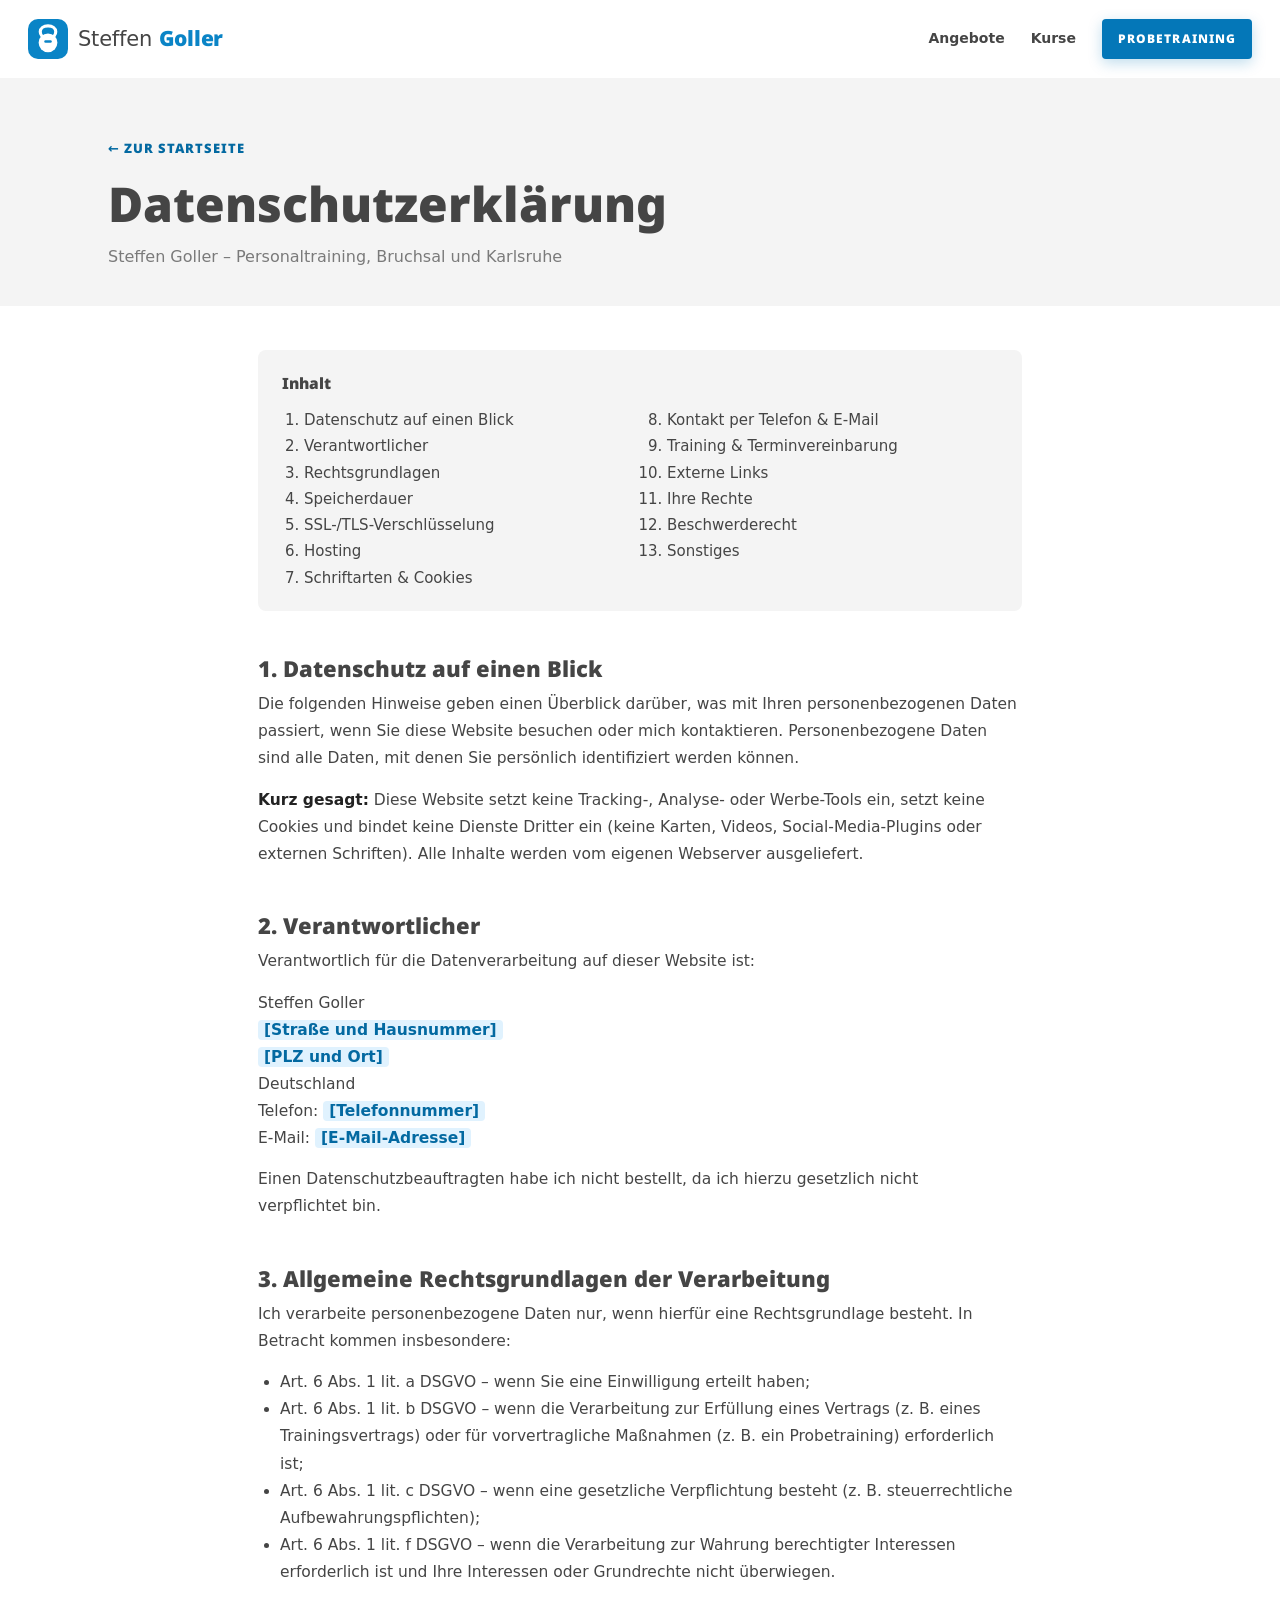
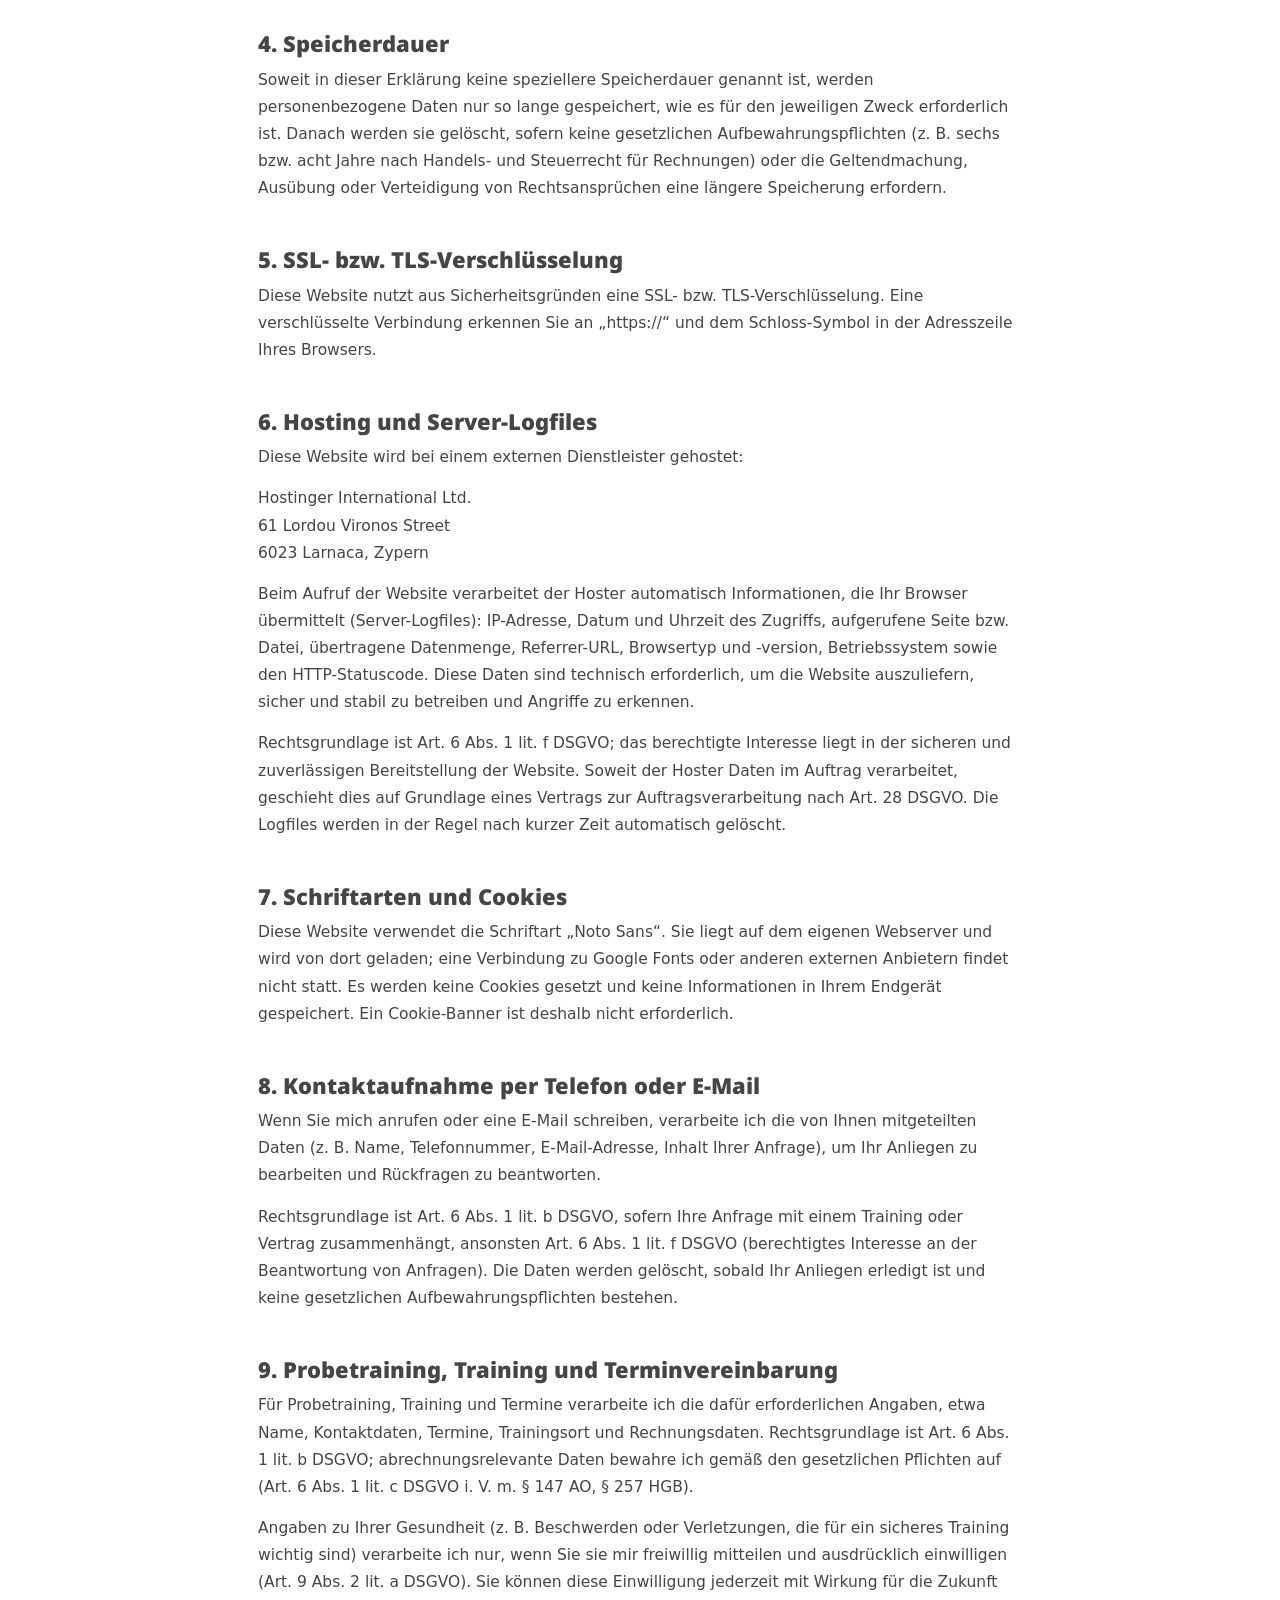
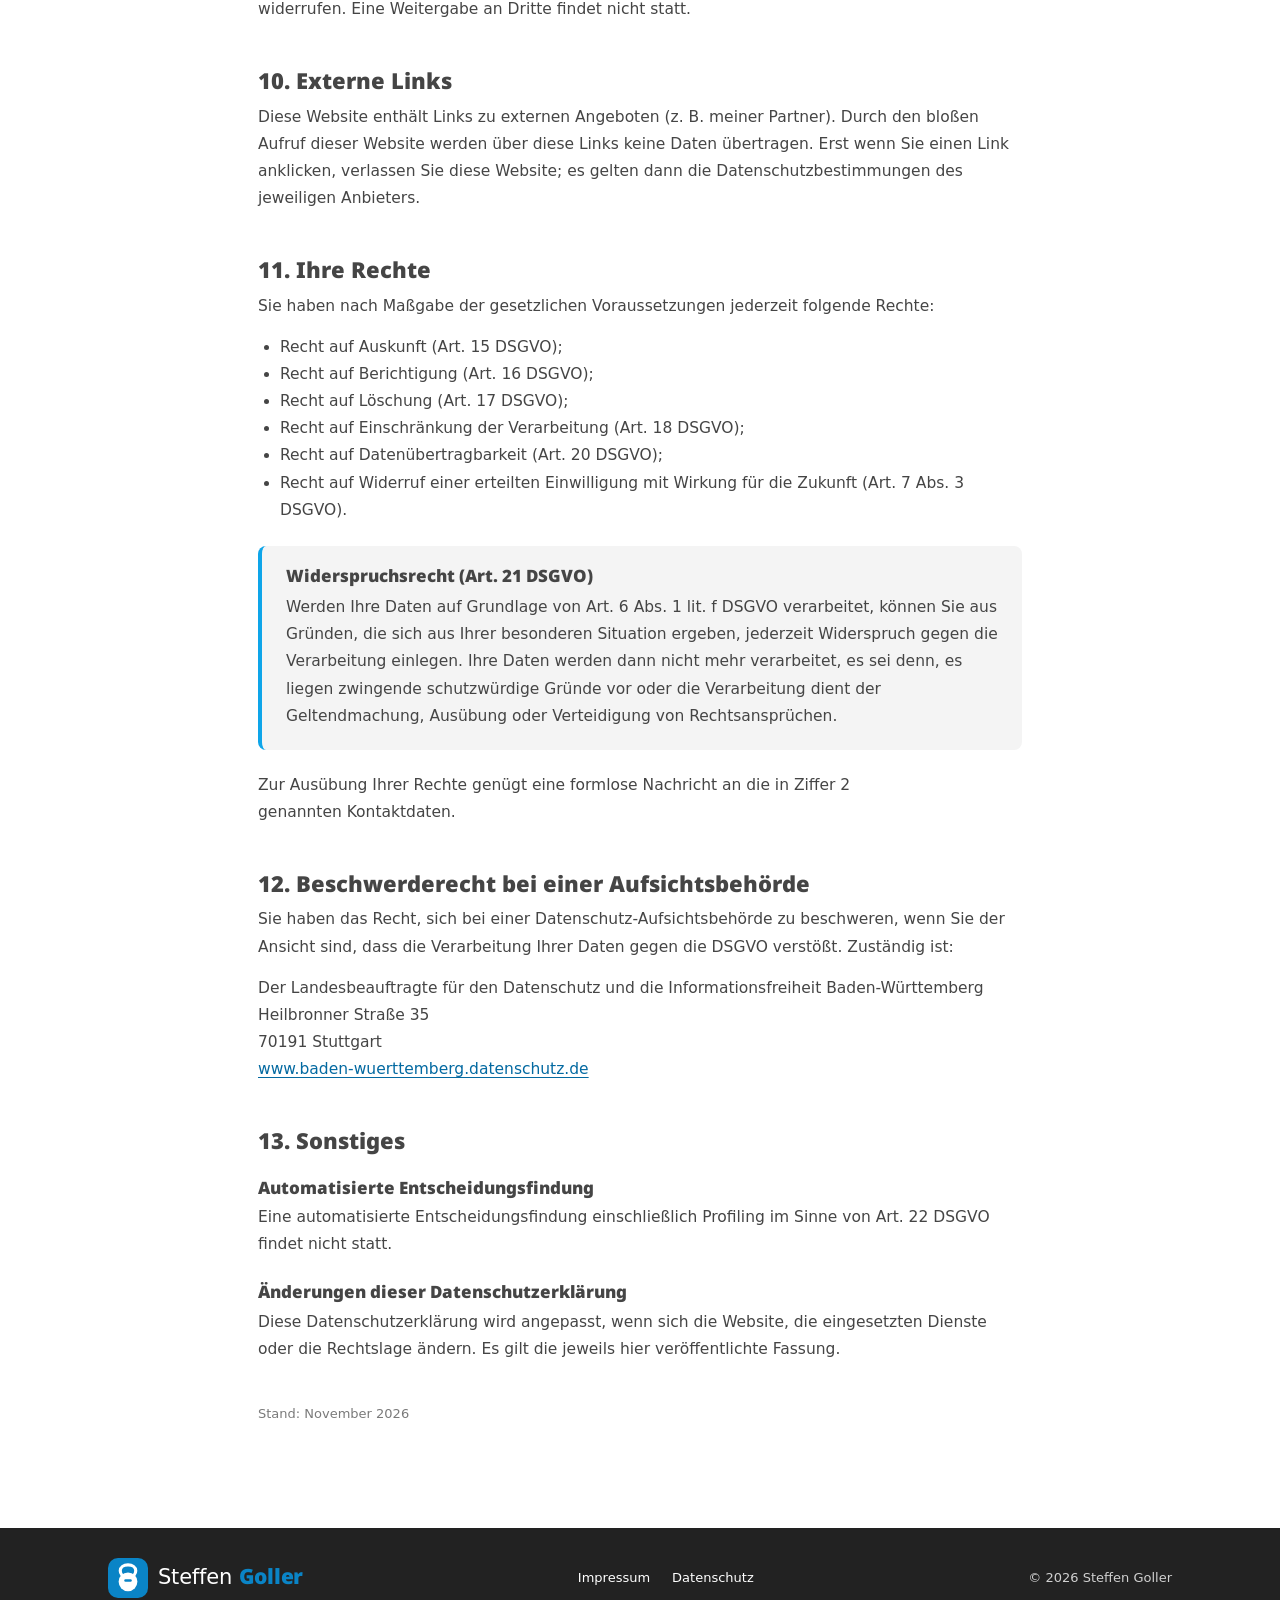
==== commit cf614ce8: "Design im Stil von physio-heidelberg.de mit hellem Blau Farbige Flächen, die aus dem Bildschirmrand " ====
--- a/datenschutz.html
+++ b/datenschutz.html
@@ -98,7 +98,7 @@
       <p>Rechtsgrundlage ist Art. 6 Abs. 1 lit. f DSGVO; das berechtigte Interesse liegt in der sicheren und zuverlässigen Bereitstellung der Website. Soweit der Hoster Daten im Auftrag verarbeitet, geschieht dies auf Grundlage eines Vertrags zur Auftragsverarbeitung nach Art. 28 DSGVO. Die Logfiles werden in der Regel nach kurzer Zeit automatisch gelöscht.</p>
 
       <h2 id="schriften">7. Schriftarten und Cookies</h2>
-      <p>Diese Website verwendet die Schriftarten „Bebas Neue“ und „Quicksand“. Sie liegen auf dem eigenen Webserver und werden von dort geladen; eine Verbindung zu Google Fonts oder anderen externen Anbietern findet nicht statt. Es werden keine Cookies gesetzt und keine Informationen in Ihrem Endgerät gespeichert. Ein Cookie-Banner ist deshalb nicht erforderlich.</p>
+      <p>Diese Website verwendet die Schriftart „Noto Sans“. Sie liegt auf dem eigenen Webserver und wird von dort geladen; eine Verbindung zu Google Fonts oder anderen externen Anbietern findet nicht statt. Es werden keine Cookies gesetzt und keine Informationen in Ihrem Endgerät gespeichert. Ein Cookie-Banner ist deshalb nicht erforderlich.</p>
 
       <h2 id="kontakt">8. Kontaktaufnahme per Telefon oder E-Mail</h2>
       <p>Wenn Sie mich anrufen oder eine E-Mail schreiben, verarbeite ich die von Ihnen mitgeteilten Daten (z. B. Name, Telefonnummer, E-Mail-Adresse, Inhalt Ihrer Anfrage), um Ihr Anliegen zu bearbeiten und Rückfragen zu beantworten.</p>
--- a/css/styles.css
+++ b/css/styles.css
@@ -1,266 +1,274 @@
 /* =====================================================================
    Steffen Goller – Personaltraining
-   Hell und freundlich: weiße und hellgraue Flächen, ein kräftiges Rot
-   für Aktion und Betonung, schmale Großbuchstaben (Bebas Neue) für
-   Überschriften, runde Textschrift (Quicksand). Schriften liegen lokal
-   in /fonts (SIL Open Font License), es werden keine externen Server geladen.
+   Hell und klar: weiße Seite, farbige Flächen, die aus dem Bildschirmrand
+   kommen und an der Innenseite abgerundet sind, dünne senkrechte Linien
+   mit kleiner Beschriftung am Rand. Akzent: helles Himmelblau.
+   Schrift: Noto Sans, lokal in /fonts (SIL Open Font License).
    ===================================================================== */
-@font-face{font-family:"Bebas Neue";font-style:normal;font-weight:400;font-display:swap;src:url(../fonts/bebas-neue-400.woff2) format("woff2")}
-@font-face{font-family:"Quicksand";font-style:normal;font-weight:400;font-display:swap;src:url(../fonts/quicksand-400.woff2) format("woff2")}
-@font-face{font-family:"Quicksand";font-style:normal;font-weight:500;font-display:swap;src:url(../fonts/quicksand-500.woff2) format("woff2")}
-@font-face{font-family:"Quicksand";font-style:normal;font-weight:700;font-display:swap;src:url(../fonts/quicksand-700.woff2) format("woff2")}
+@font-face{font-family:"Noto Sans";font-style:normal;font-weight:400;font-display:swap;src:url(../fonts/noto-sans-400.woff2) format("woff2")}
+@font-face{font-family:"Noto Sans";font-style:normal;font-weight:700;font-display:swap;src:url(../fonts/noto-sans-700.woff2) format("woff2")}
+@font-face{font-family:"Noto Sans";font-style:normal;font-weight:900;font-display:swap;src:url(../fonts/noto-sans-900.woff2) format("woff2")}
 
 :root{
-  --font-sans:"Quicksand",system-ui,-apple-system,"Segoe UI",Roboto,sans-serif;
-  --font-display:"Bebas Neue","Arial Narrow",Impact,sans-serif;
+  --font:"Noto Sans",system-ui,-apple-system,"Segoe UI",Roboto,sans-serif;
 
   --bg:#FFFFFF;
-  --bg-soft:#F5F4F2;
-  --bg-soft-2:#ECEAE7;
-  --ink:#1E1C1C;
-  --ink-2:#55504D;
-  --muted:#8A8480;
-  --line:#E4E1DD;
-
-  /* Rot: hell für Flächen und große Schrift, dunkler für Knöpfe und Text auf Weiß (Kontrast) */
-  --red:#E8332E;
-  --red-btn:#D7302B;
-  --red-btn-hover:#C62A26;
-  --red-ink:#C62A26;
-  --red-tint:#FDECEB;
-
-  --maxw:1180px;
+  --grau:#F4F4F4;
+  --grau-2:#E9E9E9;
+  --ink:#454545;        /* Text wie bei der Vorlage: dunkles Grau statt Schwarz */
+  --ink-stark:#222222;
+  --muted:#7A7A7A;
+  --line:#E2E2E2;
+  --dunkel:#333333;
+  --dunkel-2:#222222;
+
+  /* Himmelblau: hell für Flächen und Linien, dunkler für Knöpfe und Text (Kontrast) */
+  --blau-hell:#0EA5E9;
+  --blau:#0A84C6;
+  --blau-tief:#0477B8;
+  --blau-text:#0369A1;
+  --blau-tint:#E0F2FE;
+  --verlauf:linear-gradient(110deg,#0477B8 0%,#0A84C6 40%,#0EA5E9 75%,#38BDF8 100%);
+
+  --maxw:1120px;
   --ease-out:cubic-bezier(.22,1,.36,1);
 }
 *{box-sizing:border-box}
-html{scroll-behavior:smooth;scroll-padding-top:88px}
-body{
-  margin:0;background:var(--bg);color:var(--ink);
-  font-family:var(--font-sans);font-size:17px;line-height:1.65;font-weight:500;
-  -webkit-font-smoothing:antialiased;overflow-x:hidden;
-}
+html{scroll-behavior:smooth;scroll-padding-top:90px}
+body{margin:0;background:var(--bg);color:var(--ink);font-family:var(--font);font-size:16px;line-height:1.7;-webkit-font-smoothing:antialiased;overflow-x:hidden}
 [hidden]{display:none!important}
-::selection{background:var(--red);color:#fff}
-:focus-visible{outline:2px solid var(--red-btn);outline-offset:3px}
-h1,h2,h3{font-family:var(--font-display);font-weight:400;letter-spacing:.01em;line-height:1;margin:0;text-transform:uppercase}
-h1,h2,h3{text-wrap:balance}
+::selection{background:var(--blau-hell);color:#fff}
+:focus-visible{outline:2px solid var(--blau);outline-offset:3px}
+h1,h2,h3{font-weight:900;color:var(--ink);line-height:1.2;margin:0;text-wrap:balance}
 p{text-wrap:pretty}
 a{color:inherit}
 img{max-width:100%;height:auto}
 .wrap{max-width:var(--maxw);margin:0 auto;padding:0 28px}
-.rot{color:var(--red)}
-
-.skip-link{position:absolute;left:-999px;top:12px;background:#fff;color:var(--ink);padding:10px 14px;border-radius:6px;z-index:100}
+.mitte{text-align:center}
+
+.skip-link{position:absolute;left:-999px;top:12px;background:#fff;color:var(--ink);padding:10px 14px;border-radius:4px;z-index:100}
 .skip-link:focus{left:12px}
 
-/* Knöpfe: kantig mit leichter Rundung, Großbuchstaben, Rot */
-.btn{display:inline-flex;align-items:center;justify-content:center;gap:9px;font-family:var(--font-sans);font-weight:700;
-  font-size:14px;letter-spacing:.08em;text-transform:uppercase;padding:15px 26px;border-radius:6px;border:2px solid var(--red-btn);cursor:pointer;
-  background:var(--red-btn);color:#fff;text-decoration:none;
-  transition:background .18s ease,border-color .18s ease,color .18s ease,transform .14s var(--ease-out)}
-.btn:hover{background:var(--red-btn-hover);border-color:var(--red-btn-hover)}
+/* Knöpfe: kleine Großbuchstaben, leicht gerundet */
+.btn{display:inline-flex;align-items:center;justify-content:center;gap:8px;font-family:var(--font);font-weight:900;font-size:13px;letter-spacing:.09em;
+  text-transform:uppercase;padding:12px 20px;border-radius:4px;border:0;cursor:pointer;background:var(--blau-tief);color:#fff;text-decoration:none;
+  box-shadow:0 4px 14px rgba(4,119,184,.25);transition:background .18s ease,transform .14s var(--ease-out),box-shadow .18s ease}
+.btn:hover{background:var(--blau-text);box-shadow:0 6px 18px rgba(4,119,184,.35)}
 .btn:active{transform:scale(.97)}
-.btn-sm{padding:10px 18px;font-size:13px}
-.btn-ghost{background:transparent;color:var(--ink);border-color:var(--ink)}
-.btn-ghost:hover{background:var(--ink);border-color:var(--ink);color:#fff}
-
-.textlink{color:var(--red-ink);font-weight:700;text-decoration:underline;text-underline-offset:.22em;text-decoration-thickness:.08em}
-.textlink:hover{color:var(--ink)}
-
-.eyebrow{margin:0 0 16px;font-size:14px;font-weight:700;letter-spacing:.14em;text-transform:uppercase;color:var(--red-ink)}
+.btn-sm{padding:10px 16px;font-size:12px}
+.btn-weiss{background:#fff;color:var(--blau-text);box-shadow:0 4px 14px rgba(0,0,0,.12)}
+.btn-weiss:hover{background:var(--blau-tint);color:var(--blau-text)}
 
 /* ---------- Navigation ---------- */
-header.nav{position:sticky;top:0;z-index:60;background:rgba(255,255,255,.94);
-  backdrop-filter:saturate(180%) blur(10px);-webkit-backdrop-filter:saturate(180%) blur(10px);
-  border-bottom:1px solid transparent;transition:border-color .2s,box-shadow .2s}
-header.nav.scrolled{border-color:var(--line);box-shadow:0 6px 24px rgba(30,28,28,.06)}
-.nav-in{display:flex;align-items:center;justify-content:space-between;height:76px;gap:16px}
-.logo{display:flex;align-items:center;gap:12px;text-decoration:none;font-family:var(--font-display);font-size:28px;letter-spacing:.03em;text-transform:uppercase;line-height:1}
-.logo b{font-weight:400;color:var(--red)}
-.logo .mk{width:42px;height:42px;display:block}
-.nav-links{display:flex;align-items:center;gap:30px}
-.nav-links a.link{font-size:14px;font-weight:700;letter-spacing:.08em;text-transform:uppercase;color:var(--ink-2);text-decoration:none;
-  padding:6px 0;border-bottom:2px solid transparent;transition:color .15s,border-color .15s}
-.nav-links a.link:hover{color:var(--ink);border-color:var(--red)}
-
-/* ---------- Abschnitte allgemein ---------- */
-section{padding:112px 0}
-.sec-head{max-width:760px;margin-bottom:56px}
-.sec-head h2,.split-text h2,.kontakt-info h2{font-size:clamp(44px,6vw,80px)}
-.sec-head p{color:var(--ink-2);font-size:clamp(17px,1.4vw,20px);line-height:1.6;max-width:52ch;margin:20px 0 0}
-
-.reveal{opacity:0;transform:translateY(20px);transition:opacity .6s ease,transform .6s ease}
+header.nav{position:sticky;top:0;z-index:60;background:rgba(255,255,255,.96);backdrop-filter:blur(10px);-webkit-backdrop-filter:blur(10px);transition:box-shadow .2s}
+header.nav.scrolled{box-shadow:0 4px 20px rgba(0,0,0,.07)}
+.nav-in{display:flex;align-items:center;justify-content:space-between;gap:24px;height:78px;padding:0 28px;max-width:1440px;margin:0 auto}
+.logo{display:flex;align-items:center;gap:10px;text-decoration:none;font-size:21px;font-weight:400;color:var(--ink);letter-spacing:-.01em}
+.logo b{font-weight:900;color:var(--blau)}
+.logo .mk{width:40px;height:40px;display:block}
+.nav-links{display:flex;align-items:center;gap:26px}
+.nav-links a.link{font-size:14px;font-weight:700;color:var(--ink);text-decoration:none;padding:6px 0;position:relative}
+.nav-links a.link::after{content:"";position:absolute;left:0;right:0;bottom:0;height:2px;background:var(--blau-hell);transform:scaleX(0);transition:transform .2s var(--ease-out)}
+.nav-links a.link:hover::after{transform:scaleX(1)}
+.nav-aktion{display:flex;align-items:center;gap:12px}
+.icon-btn{display:grid;place-items:center;width:42px;height:42px;border-radius:4px;background:#fff;color:var(--blau);box-shadow:0 2px 12px rgba(0,0,0,.10);transition:box-shadow .15s}
+.icon-btn:hover{box-shadow:0 4px 18px rgba(0,0,0,.16)}
+
+/* Feste Lasche am rechten Rand */
+.lasche{position:fixed;right:0;top:50%;transform:translateY(-50%);z-index:55;display:flex;flex-direction:column;align-items:center;gap:12px;
+  padding:16px 9px;background:var(--blau-tief);color:#fff;text-decoration:none;border-radius:6px 0 0 6px;box-shadow:0 6px 20px rgba(4,119,184,.3);transition:background .15s}
+.lasche:hover{background:var(--blau-text)}
+.lasche span{writing-mode:vertical-rl;transform:rotate(180deg);font-size:12px;font-weight:700;letter-spacing:.06em}
+
+/* Senkrechte Beschriftung mit Linie am Rand */
+section{position:relative}
+.seitenlabel{position:absolute;top:40px;margin:0;display:flex;flex-direction:column;align-items:center;gap:14px;
+  font-size:11px;font-weight:700;letter-spacing:.04em;color:var(--blau-text);pointer-events:none}
+.seitenlabel{writing-mode:vertical-rl;transform:rotate(180deg)}
+.seitenlabel::after{content:"";width:2px;height:240px;background:var(--blau-hell)}
+.seitenlabel-links{left:18px}
+.seitenlabel-rechts{right:64px}
+
+.reveal{opacity:0;transform:translateY(18px);transition:opacity .6s ease,transform .6s ease}
 .reveal.in{opacity:1;transform:none}
 
-/* ---------- Hero ---------- */
-section.hero{padding:72px 0 96px;background:linear-gradient(180deg,var(--bg) 0%,var(--bg-soft) 100%);overflow:hidden}
-.hero-grid{display:grid;grid-template-columns:minmax(0,1fr) auto;gap:72px;align-items:center}
-.hero-titel{font-size:clamp(52px,8.4vw,116px);line-height:.92;color:var(--ink)}
-.hero-text{animation:fadeUp .7s var(--ease-out) both}
-.hero .sub{font-size:clamp(18px,1.6vw,22px);line-height:1.55;color:var(--ink-2);max-width:40ch;margin:28px 0 0}
-.hero-cta{display:flex;flex-wrap:wrap;align-items:center;gap:14px;margin-top:36px}
-.hero-trust{list-style:none;margin:40px 0 0;padding:0;display:flex;flex-wrap:wrap;gap:10px}
-.hero-trust li{font-size:14px;font-weight:700;padding:8px 14px;border-radius:100px;background:#fff;border:1px solid var(--line);color:var(--ink-2)}
-.hero-trust li::before{content:"✓";color:var(--red);margin-right:8px}
-.hero-bild{margin:0;display:flex;flex-direction:column;align-items:center;gap:16px;padding:28px 40px;background:#fff;border-radius:14px;
-  box-shadow:0 20px 50px rgba(30,28,28,.10);animation:fadeUp .8s var(--ease-out) .15s both;position:relative}
-.hero-bild::before{content:"";position:absolute;inset:auto -14px -14px auto;width:60%;height:50%;background:var(--red);border-radius:14px;z-index:-1}
-.hero-bild img{display:block;width:135px;height:auto}
-.hero-bild figcaption{text-align:center;font-size:14px;color:var(--muted)}
-.hero-bild figcaption b{display:block;font-family:var(--font-display);font-weight:400;font-size:26px;letter-spacing:.03em;text-transform:uppercase;color:var(--ink);line-height:1.1}
-@keyframes fadeUp{from{opacity:0;transform:translateY(16px)}to{opacity:1;transform:none}}
-
-/* ---------- Rotes Band ---------- */
-section.band{background:var(--red);color:#fff;padding:96px 0;text-align:center}
-.band-in{max-width:820px}
-.band h2{font-size:clamp(40px,5.6vw,72px);color:#fff}
-.band p{margin:22px auto 0;max-width:60ch;font-size:clamp(17px,1.4vw,19px);line-height:1.65;color:#fff}
-.band .band-claim{margin-top:30px;font-weight:700;letter-spacing:.12em;text-transform:uppercase;font-size:15px}
-
-/* ---------- Angebote: Karten ---------- */
-.gruppe{margin:0 0 18px;font-family:var(--font-sans)!important;font-size:14px!important;font-weight:700!important;letter-spacing:.14em!important;color:var(--red-ink)}
-.karten{display:grid;gap:20px}
-.karten+.gruppe{margin-top:48px}
-.karten-2{grid-template-columns:repeat(2,minmax(0,1fr))}
-.karten-3{grid-template-columns:repeat(3,minmax(0,1fr))}
-.karte{position:relative;padding:34px 32px 30px;background:var(--bg-soft);border-radius:12px;border-top:4px solid transparent;
-  transition:transform .2s var(--ease-out),box-shadow .2s ease,border-color .2s ease,background .2s ease}
-.karte:hover{transform:translateY(-4px);background:#fff;border-top-color:var(--red);box-shadow:0 18px 40px rgba(30,28,28,.10)}
-.karte-nr{display:block;font-family:var(--font-display);font-size:22px;letter-spacing:.04em;color:var(--red);margin-bottom:14px}
-.karte h3{font-size:clamp(30px,2.8vw,40px)}
-.karte p{margin:12px 0 0;color:var(--ink-2);font-size:16.5px;line-height:1.6}
-
-/* ---------- Kurse: Bild links, Text rechts ---------- */
-section.kurse{background:var(--bg-soft)}
-.split{display:grid;grid-template-columns:minmax(0,5fr) minmax(0,7fr);gap:80px;align-items:center}
-.split-bild{margin:0;display:grid;place-items:center;padding:48px;background:#fff;border-radius:14px;box-shadow:0 20px 50px rgba(30,28,28,.08)}
-.split-bild img{display:block;width:200px;height:auto;border-radius:4px}
-.kurs-claim{margin:18px 0 0;font-size:clamp(19px,1.7vw,23px);font-weight:700;color:var(--ink)}
-.kurs-zweit{margin-top:40px;font-size:clamp(30px,2.8vw,40px)}
-.split-text p{color:var(--ink-2);max-width:48ch}
-.split-text p.kurs-claim{color:var(--ink)}
-.split-text .btn{margin-top:28px}
-
-/* ---------- Ablauf: Schritte mit großen Nummern ---------- */
-.schritte{list-style:none;margin:0;padding:0;display:grid;grid-template-columns:repeat(4,minmax(0,1fr));gap:20px;counter-reset:s}
-.schritt{padding:30px 26px;border-top:4px solid var(--red);background:var(--bg-soft);border-radius:0 0 12px 12px}
-.schritt-nr{display:block;font-family:var(--font-display);font-size:56px;line-height:1;color:var(--red);margin-bottom:14px}
-.schritt h3{font-size:28px}
-.schritt p{margin:10px 0 0;color:var(--ink-2);font-size:16px;line-height:1.6}
-
-/* ---------- Häufige Fragen ---------- */
-section.fragen{background:var(--bg-soft)}
-.fragen-grid{display:grid;grid-template-columns:minmax(0,4fr) minmax(0,7fr);gap:72px;align-items:start}
-.faq-liste{background:#fff;border-radius:14px;padding:8px 32px}
-.faq-eintrag+.faq-eintrag{border-top:1px solid var(--line)}
-.faq-eintrag summary{display:flex;align-items:center;justify-content:space-between;gap:24px;padding:24px 0;cursor:pointer;list-style:none}
+/* ---------- Farbige Fläche aus dem linken Rand ---------- */
+.panel{position:relative;overflow:hidden;background:var(--verlauf);color:#fff}
+.panel-links{width:min(78%,1100px);border-radius:0 12px 12px 0;padding:72px 64px 72px max(28px,calc((100vw - var(--maxw))/2 + 28px));
+  display:grid;grid-template-columns:minmax(0,1fr) auto;gap:48px;align-items:center;min-height:380px}
+.schwung{position:absolute;inset:0;width:100%;height:100%;pointer-events:none}
+.panel-inhalt{position:relative;max-width:560px}
+.panel h1{font-size:clamp(36px,4.6vw,56px);color:#fff;line-height:1.1}
+.panel h2{font-size:clamp(28px,3.4vw,42px);color:#fff;line-height:1.15}
+.panel-lead{margin:22px 0 0;font-size:clamp(16px,1.4vw,19px);font-weight:700;line-height:1.6;color:#fff}
+.panel-text{margin:16px 0 0;font-size:15px;color:#fff}
+.panel .btn{margin-top:30px}
+.panel-bild{position:relative;margin:0;padding:12px;background:#fff;border-radius:8px;box-shadow:0 18px 40px rgba(0,0,0,.18)}
+.panel-bild img{display:block;width:110px;height:auto;border-radius:4px}
+.panel-bild-plakat img{width:160px}
+
+section.hero{padding:0 0 40px}
+
+/* ---------- Inhalt: Personal Training ---------- */
+section.inhalt{padding:96px 0 104px}
+.inhalt-grid .text{max-width:720px}
+.text h2{font-size:clamp(24px,2.4vw,30px)}
+.text .lead{margin:22px 0 0;font-size:17px;font-weight:700;color:var(--ink)}
+.text p{margin:16px 0 0;font-size:15.5px;max-width:62ch}
+.text h3{margin-top:36px;font-size:20px}
+.text .btn{margin-top:34px}
+.foto-karte{margin:0;display:flex;align-items:flex-end;gap:20px;padding:20px;background:var(--grau);border-radius:12px;position:sticky;top:110px}
+.foto-karte img{display:block;width:120px;height:auto;border-radius:6px}
+.foto-karte figcaption{font-size:14px;color:var(--muted)}
+.foto-karte b{display:block;font-size:19px;font-weight:900;color:var(--ink)}
+
+/* Group Training: Kacheln */
+.kachel-titel{margin:88px 0 26px;text-align:center;font-size:20px}
+.kacheln{display:grid;grid-template-columns:repeat(3,minmax(0,1fr));gap:24px}
+.kachel{position:relative;display:flex;flex-direction:column;justify-content:flex-end;min-height:190px;padding:22px 22px 20px;border-radius:8px;
+  color:#fff;text-decoration:none;overflow:hidden;background:var(--verlauf);box-shadow:0 10px 26px rgba(4,119,184,.18);
+  transition:transform .2s var(--ease-out),box-shadow .2s ease}
+.kachel::before{content:"";position:absolute;right:-40px;top:-40px;width:160px;height:160px;border-radius:50%;border:2px solid rgba(255,255,255,.3)}
+.kachel:nth-child(2){background:linear-gradient(110deg,#0477B8,#0EA5E9)}
+.kachel:nth-child(3){background:linear-gradient(110deg,#0477B8,#38BDF8)}
+a.kachel:hover{transform:translateY(-4px);box-shadow:0 16px 34px rgba(4,119,184,.28)}
+.kachel-name{position:relative;font-size:22px;font-weight:900}
+.kachel-text{position:relative;font-size:14px;font-weight:700;opacity:.95}
+
+/* ---------- Kurse ---------- */
+section.kurse{padding:24px 0 40px}
+.panel-kurs{min-height:340px}
+
+/* ---------- Ablauf ---------- */
+section.ablauf{padding:104px 0}
+.ablauf h2,.fragen h2{font-size:clamp(24px,2.4vw,30px)}
+.schritte{list-style:none;margin:48px 0 0;padding:0;display:grid;grid-template-columns:repeat(4,minmax(0,1fr));gap:24px}
+.schritt{padding:28px 24px;background:var(--grau);border-radius:8px}
+.schritt-nr{display:grid;place-items:center;width:44px;height:44px;border-radius:50%;background:var(--blau-hell);color:#fff;font-weight:900;font-size:18px;margin-bottom:18px}
+.schritt h3{font-size:18px}
+.schritt p{margin:8px 0 0;font-size:15px}
+
+/* ---------- Partner: graue Fläche aus dem rechten Rand ---------- */
+section.partner-sec{padding:24px 0 96px}
+.grau-rechts{margin-left:auto;width:min(72%,1000px);background:var(--grau);border-radius:12px 0 0 12px;
+  padding:64px max(28px,calc((100vw - var(--maxw))/2 + 28px)) 64px 64px}
+.grau-rechts h2{font-size:clamp(22px,2vw,26px)}
+.logo-raster{list-style:none;margin:36px 0 0;padding:0;display:grid;grid-template-columns:repeat(auto-fill,minmax(200px,1fr));gap:20px}
+.logo-raster a{display:flex;flex-direction:column;align-items:center;justify-content:center;gap:10px;min-height:110px;padding:18px;text-align:center;
+  background:#fff;border-radius:8px;text-decoration:none;filter:grayscale(1);opacity:.85;transition:filter .2s,opacity .2s,box-shadow .2s}
+.logo-raster a:hover{filter:none;opacity:1;box-shadow:0 8px 22px rgba(0,0,0,.08)}
+.partner-name{font-size:17px;font-weight:900;line-height:1.25;color:var(--ink-stark)}
+.partner-text{font-size:13px;color:var(--muted)}
+
+/* ---------- Fragen ---------- */
+section.fragen{padding:16px 0 104px}
+.fragen-wrap{max-width:820px}
+.faq-liste{margin-top:36px}
+.faq-eintrag{border-bottom:1px solid var(--line)}
+.faq-eintrag summary{display:flex;align-items:center;justify-content:space-between;gap:20px;padding:20px 0;cursor:pointer;list-style:none}
 .faq-eintrag summary::-webkit-details-marker{display:none}
-.faq-eintrag summary::after{content:"+";flex:none;display:grid;place-items:center;width:34px;height:34px;border-radius:50%;
-  background:var(--red-tint);color:var(--red-ink);font-size:22px;line-height:1;font-weight:700;transition:transform .2s ease,background .2s ease,color .2s ease}
-.faq-eintrag[open] summary::after{transform:rotate(45deg);background:var(--red-btn);color:#fff}
-.faq-eintrag h3{margin:0;font-size:clamp(24px,2vw,30px);line-height:1.1}
-.faq-eintrag p{margin:0;padding:0 0 24px;color:var(--ink-2);font-size:17px;line-height:1.6;max-width:56ch}
-
-/* ---------- Kontakt und Partner ---------- */
-.kontakt-grid{display:grid;grid-template-columns:minmax(0,6fr) minmax(0,5fr);gap:72px;align-items:start}
-.kontakt-lead{color:var(--ink-2);font-size:clamp(17px,1.4vw,20px);line-height:1.6;margin:20px 0 0;max-width:40ch}
-.kontakt-daten{margin:36px 0 0;display:grid;gap:10px}
-.kontakt-daten div{display:flex;justify-content:space-between;align-items:center;gap:16px;padding:16px 20px;background:var(--bg-soft);border-radius:10px;border-left:4px solid var(--red)}
-.kontakt-daten dt{color:var(--muted);font-weight:700;font-size:14px;letter-spacing:.08em;text-transform:uppercase}
-.kontakt-daten dd{margin:0;font-weight:700}
-.partner{background:var(--bg-soft);padding:36px;border-radius:14px}
-.partner h3{font-size:36px}
-.partner-liste{list-style:none;margin:22px 0 0;padding:0;display:grid;gap:10px}
-.partner-liste a{display:flex;align-items:center;justify-content:space-between;flex-wrap:wrap;gap:8px 24px;padding:18px 20px;
-  background:#fff;border-radius:10px;text-decoration:none;transition:box-shadow .15s ease,transform .15s ease}
-.partner-liste a:hover{box-shadow:0 10px 26px rgba(30,28,28,.10);transform:translateY(-2px)}
-.partner-liste img{display:block;border-radius:3px}
-.partner-name{font-weight:700;font-size:17px}
-.partner-text{font-size:14.5px;color:var(--muted)}
-.todo{background:var(--red-tint);color:var(--red-ink);padding:1px 6px;border-radius:4px;font-weight:700}
+.faq-eintrag summary::after{content:"";flex:none;width:30px;height:30px;border-radius:50%;background:var(--grau) url("data:image/svg+xml,%3Csvg xmlns='http://www.w3.org/2000/svg' viewBox='0 0 24 24'%3E%3Cpath d='m7 10 5 5 5-5' fill='none' stroke='%230369A1' stroke-width='2.2' stroke-linecap='round' stroke-linejoin='round'/%3E%3C/svg%3E") center/18px no-repeat;transition:transform .2s ease}
+.faq-eintrag[open] summary::after{transform:rotate(180deg)}
+.faq-eintrag h3{font-size:17px}
+.faq-eintrag p{margin:0;padding:0 0 22px;font-size:15.5px;max-width:64ch}
+
+/* ---------- Kontakt: dunkle Fläche aus dem rechten Rand ---------- */
+section.kontakt{padding:0 0 0}
+.akzent{color:var(--blau-text);font-size:clamp(24px,2.4vw,30px);margin-bottom:44px}
+.dunkel-rechts{margin-left:auto;width:min(86%,1240px);background:var(--dunkel);color:#fff;
+  padding:56px max(28px,calc((100vw - var(--maxw))/2 + 28px)) 56px 64px}
+.dunkel-inhalt{max-width:520px}
+.kontakt-block{padding-bottom:22px;border-bottom:1px solid rgba(255,255,255,.35)}
+.kontakt-block h3{color:#fff;font-size:18px}
+.kontakt-block p{margin:10px 0 0;font-size:14px;color:#E8E8E8}
+.kontakt-zeile{display:flex;flex-wrap:wrap;gap:12px 28px;margin-top:18px!important}
+.kontakt-zeile>span{display:inline-flex;align-items:center;gap:10px}
+.todo{background:var(--blau-tint);color:var(--blau-text);padding:1px 6px;border-radius:4px;font-weight:700}
 
 /* ---------- Fuß ---------- */
-footer{background:var(--bg-soft);border-top:4px solid var(--red);padding:44px 0}
-.foot-in{display:flex;justify-content:space-between;align-items:center;flex-wrap:wrap;gap:20px}
-.foot-links{display:flex;flex-wrap:wrap;gap:10px 26px}
-.foot-links a{text-decoration:none;color:var(--ink-2);font-size:14px;font-weight:700;letter-spacing:.06em;text-transform:uppercase}
-.foot-links a:hover{color:var(--red-ink)}
-.foot-cr{font-size:14px;color:var(--muted)}
+footer{background:var(--dunkel-2);color:#fff;padding:30px 0}
+.foot-in{display:flex;justify-content:space-between;align-items:center;flex-wrap:wrap;gap:14px}
+.foot-cr{font-size:13px;color:#D0D0D0}
+.foot-links{display:flex;gap:22px}
+.foot-links a{font-size:13px;color:#fff;text-decoration:none}
+.foot-links a:hover{color:var(--blau-hell)}
 
 
 /* =====================================================================
    Rechtsseiten (Impressum, Datenschutz)
    ===================================================================== */
-.legal-hero{padding:64px 0 40px;background:var(--bg-soft)}
-.legal-back{font-size:14px;font-weight:700;letter-spacing:.06em;text-transform:uppercase;color:var(--red-ink);text-decoration:none}
+.legal-hero{padding:56px 0 36px;background:var(--grau)}
+.legal-back{font-size:13px;font-weight:900;letter-spacing:.08em;text-transform:uppercase;color:var(--blau-text);text-decoration:none}
 .legal-back:hover{color:var(--ink)}
-.legal-hero h1{font-size:clamp(48px,7vw,84px);margin-top:16px;overflow-wrap:break-word;hyphens:auto;-webkit-hyphens:auto}
-.legal-lead{margin:12px 0 0;color:var(--ink-2);font-size:18px}
-.legal-main{padding:48px 0 96px}
+.legal-hero h1{font-size:clamp(32px,4.4vw,48px);margin-top:14px;overflow-wrap:break-word;hyphens:auto;-webkit-hyphens:auto}
+.legal-lead{margin:10px 0 0;color:var(--muted);font-size:16px}
+.legal-main{padding:44px 0 88px}
 .legal-content{max-width:820px}
-.legal-content h2{font-size:34px;margin:48px 0 12px;scroll-margin-top:96px;overflow-wrap:break-word;hyphens:auto;-webkit-hyphens:auto}
-.legal-content h3{font-size:24px;margin:28px 0 8px}
-.legal-content p,.legal-content li,.legal-content address{color:var(--ink-2);font-size:16.5px;line-height:1.7;font-style:normal}
+.legal-content h2{font-size:22px;margin:44px 0 10px;scroll-margin-top:96px;overflow-wrap:break-word;hyphens:auto;-webkit-hyphens:auto}
+.legal-content h3{font-size:17px;margin:24px 0 6px}
+.legal-content p,.legal-content li,.legal-content address{font-size:15.5px;line-height:1.75;font-style:normal}
 .legal-content p,.legal-content address{margin:0 0 14px}
 .legal-content ul,.legal-content ol{padding-left:22px;margin:0 0 16px}
-.legal-content a{color:var(--red-ink);text-underline-offset:.2em}
+.legal-content a{color:var(--blau-text);text-underline-offset:.2em}
 .legal-content a:hover{color:var(--ink)}
-.legal-content strong{color:var(--ink)}
-.legal-card{background:var(--bg-soft);border-left:4px solid var(--red);border-radius:10px;padding:22px 26px;margin:22px 0}
-.legal-card h3{margin:0 0 8px;font-size:22px}
+.legal-content strong{color:var(--ink-stark)}
+.legal-card{background:var(--grau);border-left:4px solid var(--blau-hell);border-radius:8px;padding:20px 24px;margin:22px 0}
+.legal-card h3{margin:0 0 8px}
 .legal-card p:last-child{margin-bottom:0}
-.legal-toc{background:var(--bg-soft);border-radius:12px;padding:22px 26px;margin:0 0 16px}
-.legal-toc p{margin:0 0 10px;font-weight:700;color:var(--ink)}
+.legal-toc{background:var(--grau);border-radius:8px;padding:20px 24px;margin:0 0 16px}
+.legal-toc p{margin:0 0 10px;font-weight:900;color:var(--ink)}
 .legal-toc ol{columns:2 240px;column-gap:32px;margin:0}
-.legal-toc li{break-inside:avoid;font-size:15.5px}
-.legal-toc a{text-decoration:none;color:var(--ink-2)}
-.legal-toc a:hover{color:var(--red-ink);text-decoration:underline}
-.legal-stand{margin-top:40px!important;font-size:14px!important;color:var(--muted)!important}
+.legal-toc li{break-inside:avoid;font-size:15px}
+.legal-toc a{text-decoration:none;color:var(--ink)}
+.legal-toc a:hover{color:var(--blau-text);text-decoration:underline}
+.legal-stand{margin-top:40px!important;font-size:13px!important;color:var(--muted)!important}
+/* Rechtsseiten haben einen schlichten Fuß mit Logo */
+body:not(:has(.hero)) footer .logo{color:#fff}
 
 
 /* =====================================================================
    Responsive
    ===================================================================== */
-@media (max-width:1080px){
+@media (max-width:1180px){
+  .nav-links{gap:18px}
+  .nav-links a.link{font-size:13px}
+  .seitenlabel-rechts{right:52px}
+}
+@media (max-width:1024px){
+  .nav-links{display:none}
   .schritte{grid-template-columns:repeat(2,minmax(0,1fr))}
-  .karten-3{grid-template-columns:repeat(2,minmax(0,1fr))}
-}
-@media (max-width:900px){
-  .nav-links a.link{display:none}
-  section{padding:80px 0}
-  section.hero{padding:48px 0 72px}
-  section.band{padding:72px 0}
-  .sec-head{margin-bottom:40px}
-  .hero-grid,.split,.fragen-grid,.kontakt-grid{grid-template-columns:minmax(0,1fr);gap:48px}
-  .hero-bild{justify-self:start;flex-direction:row;align-items:flex-end;padding:24px 28px}
-  .hero-bild figcaption{text-align:left}
-  .split-bild{justify-self:start;padding:32px}
-  .fragen-grid .sec-head{margin-bottom:0}
+  .panel-links{width:92%}
+  .grau-rechts{width:92%}
+  .dunkel-rechts{width:100%}
+  .seitenlabel{display:none}
+}
+@media (max-width:800px){
+  .panel-links{grid-template-columns:minmax(0,1fr);padding:52px 32px 52px 24px;gap:32px;min-height:0}
+  .panel-bild{justify-self:start}
+  .inhalt-grid{grid-template-columns:minmax(0,1fr);gap:40px}
+  .foto-karte{position:static;justify-self:start}
+  .kacheln{grid-template-columns:minmax(0,1fr)}
+  .kachel{min-height:140px}
+  section.inhalt{padding:64px 0 72px}
+  .kachel-titel{margin-top:64px}
+  section.ablauf{padding:72px 0}
+  .grau-rechts{padding:44px 24px 44px 32px}
+  .dunkel-rechts{padding:44px 24px}
 }
 @media (max-width:600px){
   .wrap{padding:0 20px}
-  .nav-in{height:66px}
-  .logo{font-size:24px;gap:10px}
-  .logo .mk{width:36px;height:36px}
-  html{scroll-padding-top:78px}
-  body{font-size:16.5px}
-  section{padding:64px 0}
-  section.hero{padding:36px 0 64px}
-  .hero-titel{font-size:clamp(46px,13vw,64px)}
-  .hero-cta .btn{width:100%}
-  .hero-bild img{width:110px}
-  .hero-bild::before{inset:auto -8px -8px auto}
-  section.band{padding:60px 0;text-align:left}
-  .karten-2,.karten-3,.schritte{grid-template-columns:minmax(0,1fr)}
-  .karte{padding:28px 24px 24px}
-  .split-bild img{width:160px}
-  .faq-liste{padding:4px 20px;margin-inline:-4px}
-  .kontakt-daten div{flex-direction:column;align-items:flex-start;gap:2px}
-  .partner{padding:26px 22px}
+  .nav-in{height:66px;padding:0 16px;gap:12px}
+  .logo{font-size:18px}
+  .logo .mk{width:34px;height:34px}
+  .icon-btn{display:none}
+  html{scroll-padding-top:76px}
+  .lasche{display:none}
+  .panel-links{width:96%;padding:44px 24px 44px 20px}
+  .schritte{grid-template-columns:minmax(0,1fr)}
+  .grau-rechts{width:96%}
   .foot-in{flex-direction:column;align-items:flex-start}
-  .legal-hero{padding:44px 0 30px}
-  .legal-main{padding:36px 0 72px}
-  .legal-content h2{font-size:28px}
+  .legal-hero{padding:40px 0 28px}
+  .legal-main{padding:32px 0 64px}
 }
 @media (prefers-reduced-motion:reduce){
   *{animation:none!important;scroll-behavior:auto!important;transition:none!important}
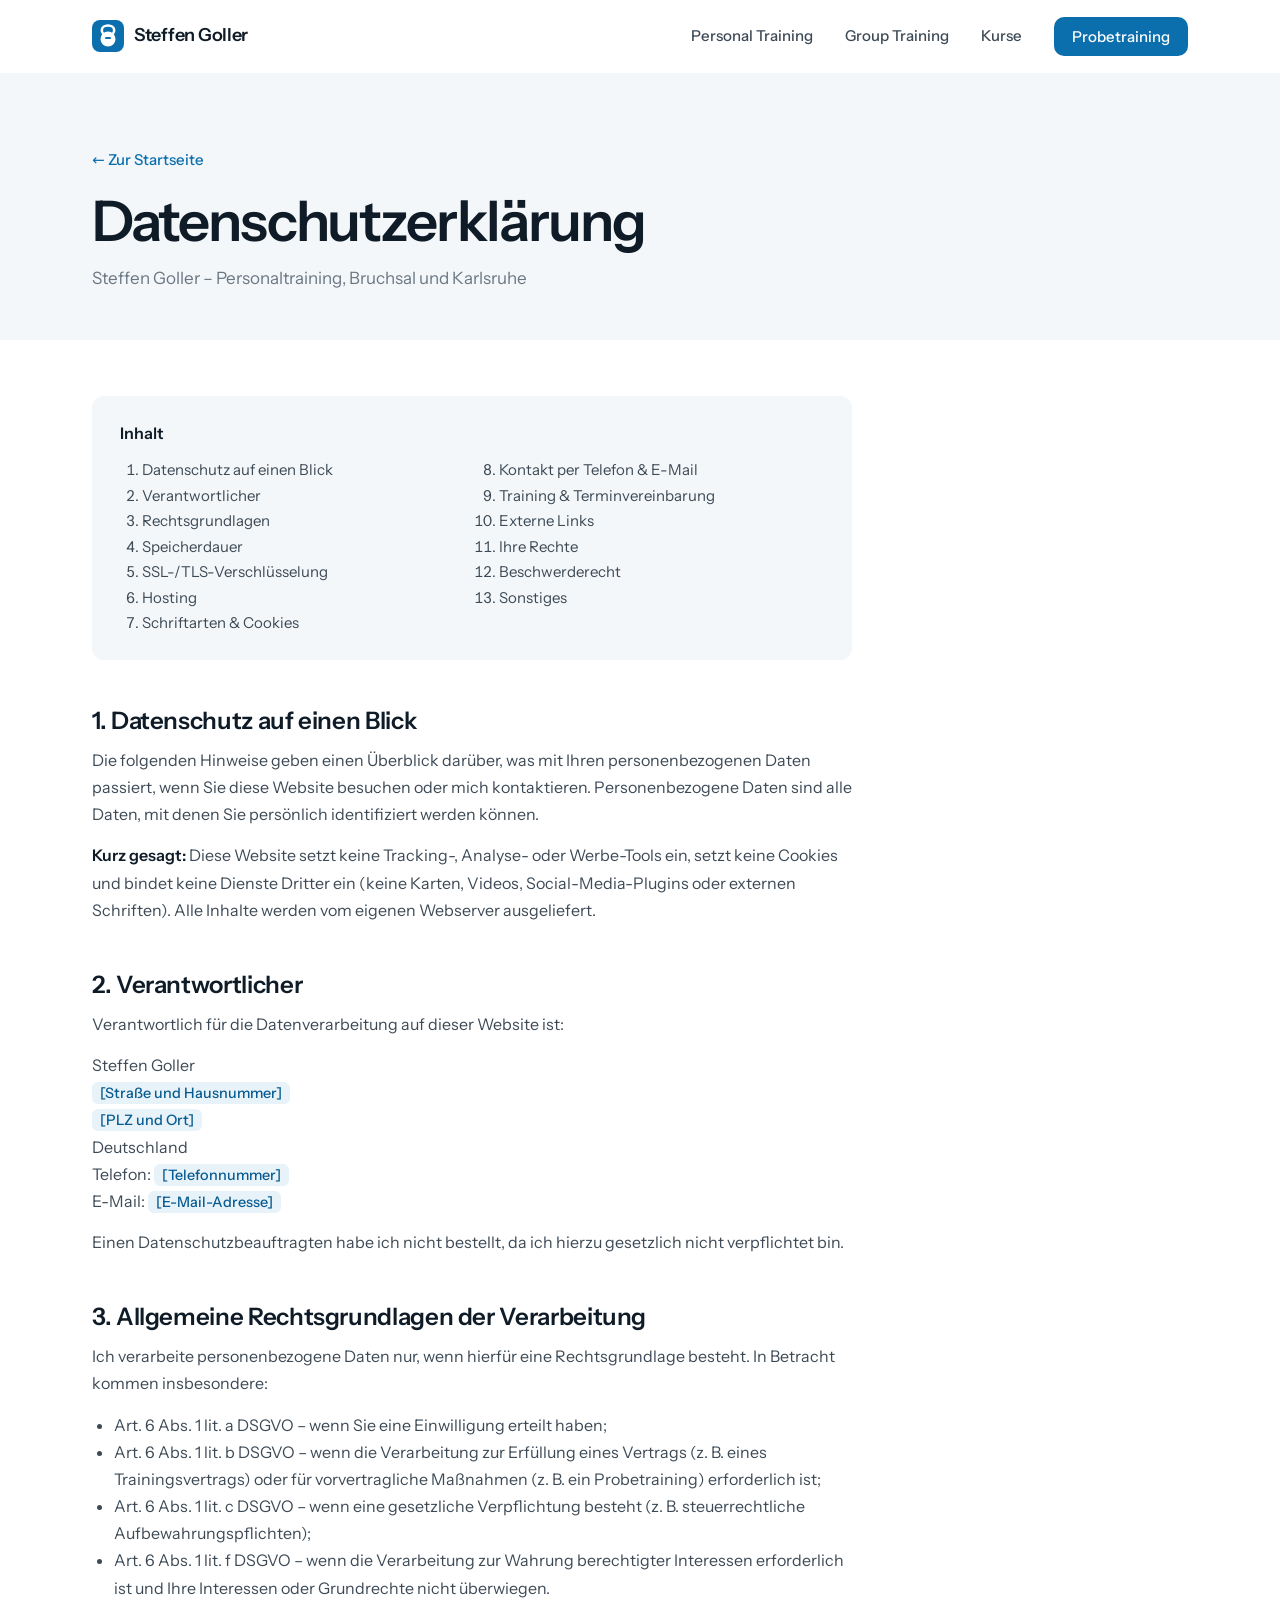
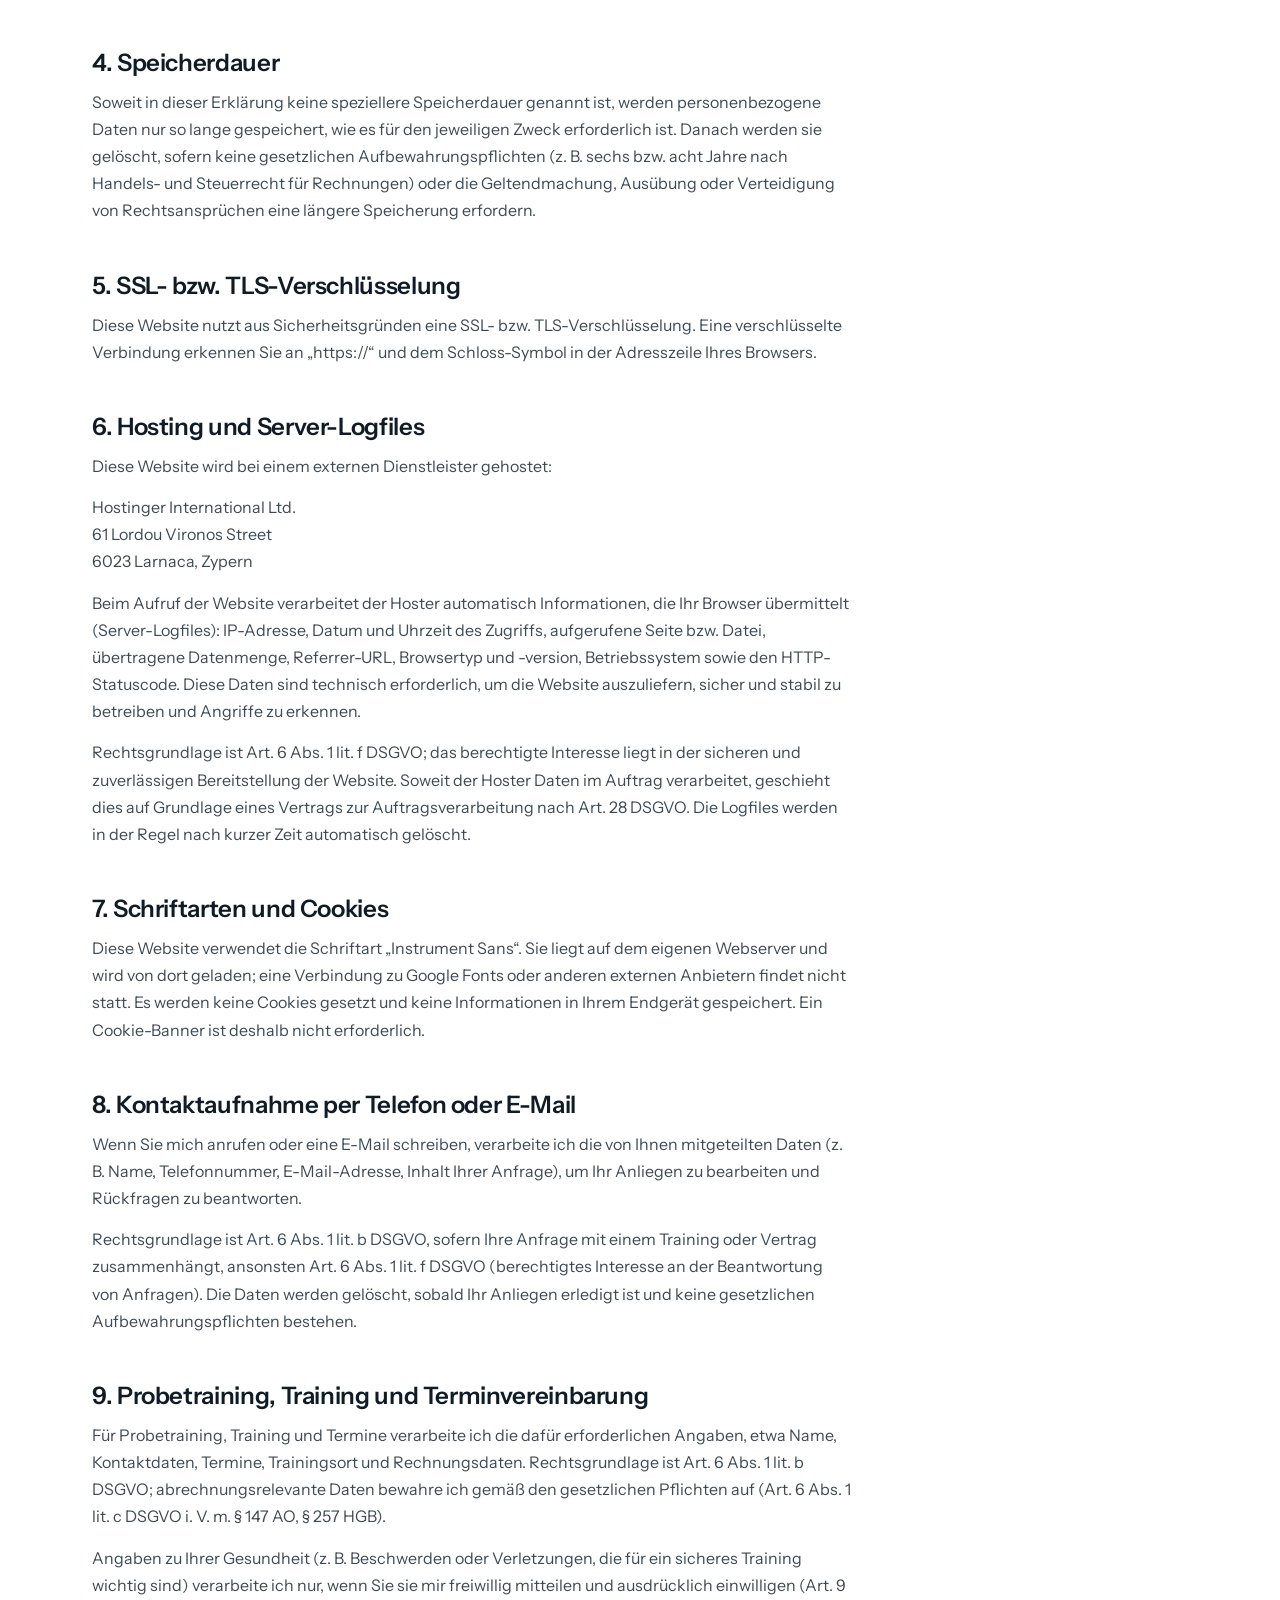
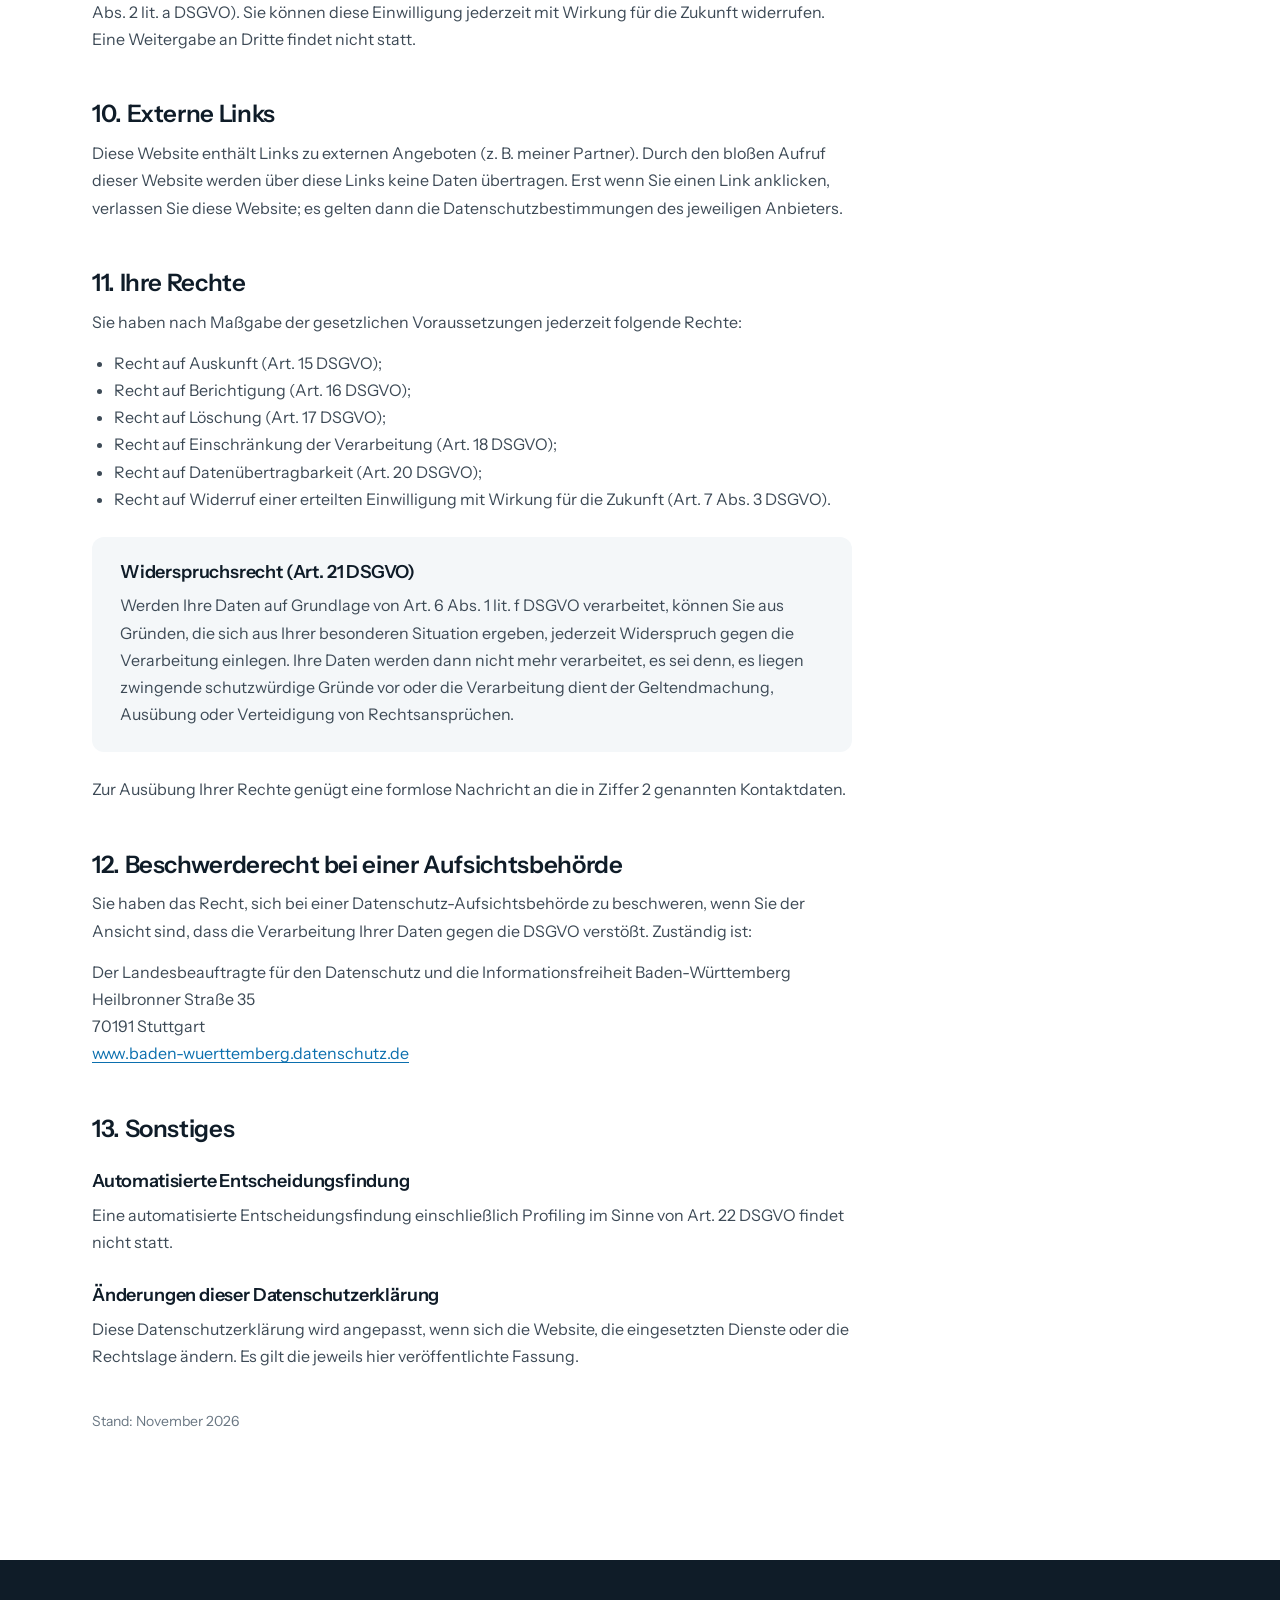
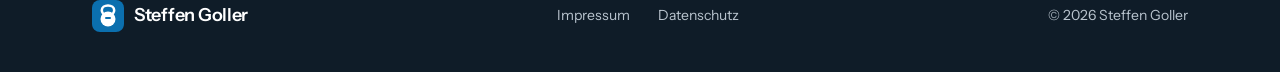
==== commit cf334ab8: "Ruhigeres, professionelleres Design ohne Deko-Elemente Verläufe, geschwungene Linien, Randbeschriftu" ====
--- a/datenschutz.html
+++ b/datenschutz.html
@@ -16,9 +16,10 @@
 
 <header class="nav" id="nav">
   <div class="wrap nav-in">
-    <a class="logo" href="index.html" aria-label="Steffen Goller, zur Startseite"><img class="mk" src="images/logo-mark.svg" alt="" width="42" height="42" /><span>Steffen <b>Goller</b></span></a>
+    <a class="logo" href="index.html" aria-label="Steffen Goller, zur Startseite"><img class="mk" src="images/logo-mark.svg" alt="" width="32" height="32" /><span>Steffen Goller</span></a>
     <nav class="nav-links" aria-label="Hauptnavigation">
-      <a class="link" href="index.html#angebote">Angebote</a>
+      <a class="link" href="index.html#training">Personal Training</a>
+      <a class="link" href="index.html#group">Group Training</a>
       <a class="link" href="index.html#kurse">Kurse</a>
       <a class="btn btn-sm" href="index.html#kontakt">Probetraining</a>
     </nav>
@@ -98,7 +99,7 @@
       <p>Rechtsgrundlage ist Art. 6 Abs. 1 lit. f DSGVO; das berechtigte Interesse liegt in der sicheren und zuverlässigen Bereitstellung der Website. Soweit der Hoster Daten im Auftrag verarbeitet, geschieht dies auf Grundlage eines Vertrags zur Auftragsverarbeitung nach Art. 28 DSGVO. Die Logfiles werden in der Regel nach kurzer Zeit automatisch gelöscht.</p>
 
       <h2 id="schriften">7. Schriftarten und Cookies</h2>
-      <p>Diese Website verwendet die Schriftart „Noto Sans“. Sie liegt auf dem eigenen Webserver und wird von dort geladen; eine Verbindung zu Google Fonts oder anderen externen Anbietern findet nicht statt. Es werden keine Cookies gesetzt und keine Informationen in Ihrem Endgerät gespeichert. Ein Cookie-Banner ist deshalb nicht erforderlich.</p>
+      <p>Diese Website verwendet die Schriftart „Instrument Sans“. Sie liegt auf dem eigenen Webserver und wird von dort geladen; eine Verbindung zu Google Fonts oder anderen externen Anbietern findet nicht statt. Es werden keine Cookies gesetzt und keine Informationen in Ihrem Endgerät gespeichert. Ein Cookie-Banner ist deshalb nicht erforderlich.</p>
 
       <h2 id="kontakt">8. Kontaktaufnahme per Telefon oder E-Mail</h2>
       <p>Wenn Sie mich anrufen oder eine E-Mail schreiben, verarbeite ich die von Ihnen mitgeteilten Daten (z. B. Name, Telefonnummer, E-Mail-Adresse, Inhalt Ihrer Anfrage), um Ihr Anliegen zu bearbeiten und Rückfragen zu beantworten.</p>
@@ -151,7 +152,7 @@
 <footer>
   <div class="wrap">
     <div class="foot-in">
-      <a class="logo" href="index.html"><img class="mk" src="images/logo-mark.svg" alt="" width="42" height="42" /><span>Steffen <b>Goller</b></span></a>
+      <a class="logo" href="index.html"><img class="mk" src="images/logo-mark.svg" alt="" width="32" height="32" /><span>Steffen Goller</span></a>
       <div class="foot-links">
         <a href="impressum.html">Impressum</a>
         <a href="datenschutz.html">Datenschutz</a>
--- a/css/styles.css
+++ b/css/styles.css
@@ -1,276 +1,233 @@
 /* =====================================================================
    Steffen Goller – Personaltraining
-   Hell und klar: weiße Seite, farbige Flächen, die aus dem Bildschirmrand
-   kommen und an der Innenseite abgerundet sind, dünne senkrechte Linien
-   mit kleiner Beschriftung am Rand. Akzent: helles Himmelblau.
-   Schrift: Noto Sans, lokal in /fonts (SIL Open Font License).
+   Ruhig und klar: weiße Seite, ein Raster, viel Luft, feine Linien.
+   Eine Akzentfarbe (Blau) nur für Knöpfe, Links und Ziffern.
+   Keine Verläufe, keine Schatten, keine Dekoration.
+   Schrift: Instrument Sans, lokal in /fonts (SIL Open Font License).
    ===================================================================== */
-@font-face{font-family:"Noto Sans";font-style:normal;font-weight:400;font-display:swap;src:url(../fonts/noto-sans-400.woff2) format("woff2")}
-@font-face{font-family:"Noto Sans";font-style:normal;font-weight:700;font-display:swap;src:url(../fonts/noto-sans-700.woff2) format("woff2")}
-@font-face{font-family:"Noto Sans";font-style:normal;font-weight:900;font-display:swap;src:url(../fonts/noto-sans-900.woff2) format("woff2")}
+@font-face{font-family:"Instrument Sans";font-style:normal;font-weight:400;font-display:swap;src:url(../fonts/instrument-sans-400.woff2) format("woff2")}
+@font-face{font-family:"Instrument Sans";font-style:normal;font-weight:500;font-display:swap;src:url(../fonts/instrument-sans-500.woff2) format("woff2")}
+@font-face{font-family:"Instrument Sans";font-style:normal;font-weight:600;font-display:swap;src:url(../fonts/instrument-sans-600.woff2) format("woff2")}
 
 :root{
-  --font:"Noto Sans",system-ui,-apple-system,"Segoe UI",Roboto,sans-serif;
+  --font:"Instrument Sans",system-ui,-apple-system,"Segoe UI",Roboto,sans-serif;
 
   --bg:#FFFFFF;
-  --grau:#F4F4F4;
-  --grau-2:#E9E9E9;
-  --ink:#454545;        /* Text wie bei der Vorlage: dunkles Grau statt Schwarz */
-  --ink-stark:#222222;
-  --muted:#7A7A7A;
-  --line:#E2E2E2;
-  --dunkel:#333333;
-  --dunkel-2:#222222;
-
-  /* Himmelblau: hell für Flächen und Linien, dunkler für Knöpfe und Text (Kontrast) */
-  --blau-hell:#0EA5E9;
-  --blau:#0A84C6;
-  --blau-tief:#0477B8;
-  --blau-text:#0369A1;
-  --blau-tint:#E0F2FE;
-  --verlauf:linear-gradient(110deg,#0477B8 0%,#0A84C6 40%,#0EA5E9 75%,#38BDF8 100%);
-
-  --maxw:1120px;
-  --ease-out:cubic-bezier(.22,1,.36,1);
+  --bg-soft:#F4F7F9;
+  --ink:#0F1C28;          /* Überschriften */
+  --text:#3D4A56;         /* Fließtext */
+  --muted:#6A7783;
+  --line:#DFE5EA;
+
+  --akzent:#0B6FAE;       /* Knöpfe, Links, Ziffern */
+  --akzent-dunkel:#095C91;
+  --akzent-hell:#E8F2F9;
+
+  --nacht:#0F1C28;        /* Kontakt und Fuß */
+  --nacht-text:#B9C4CE;
+  --nacht-linie:rgba(255,255,255,.14);
+
+  --maxw:1160px;
+  --rand:32px;
+  --ease:cubic-bezier(.22,1,.36,1);
 }
 *{box-sizing:border-box}
-html{scroll-behavior:smooth;scroll-padding-top:90px}
-body{margin:0;background:var(--bg);color:var(--ink);font-family:var(--font);font-size:16px;line-height:1.7;-webkit-font-smoothing:antialiased;overflow-x:hidden}
+html{scroll-behavior:smooth;scroll-padding-top:88px}
+body{margin:0;background:var(--bg);color:var(--text);font-family:var(--font);font-size:17px;line-height:1.65;
+  -webkit-font-smoothing:antialiased;text-rendering:optimizeLegibility}
 [hidden]{display:none!important}
-::selection{background:var(--blau-hell);color:#fff}
-:focus-visible{outline:2px solid var(--blau);outline-offset:3px}
-h1,h2,h3{font-weight:900;color:var(--ink);line-height:1.2;margin:0;text-wrap:balance}
-p{text-wrap:pretty}
+::selection{background:var(--akzent);color:#fff}
+:focus-visible{outline:2px solid var(--akzent);outline-offset:3px;border-radius:2px}
+h1,h2,h3{margin:0;color:var(--ink);font-weight:600;text-wrap:balance}
+h1{font-size:clamp(44px,6.4vw,80px);line-height:1.02;letter-spacing:-.035em}
+h2{font-size:clamp(28px,3.2vw,40px);line-height:1.12;letter-spacing:-.025em}
+h3{font-size:20px;line-height:1.3;letter-spacing:-.01em}
+p{margin:0;text-wrap:pretty}
 a{color:inherit}
-img{max-width:100%;height:auto}
-.wrap{max-width:var(--maxw);margin:0 auto;padding:0 28px}
-.mitte{text-align:center}
-
-.skip-link{position:absolute;left:-999px;top:12px;background:#fff;color:var(--ink);padding:10px 14px;border-radius:4px;z-index:100}
+img{display:block;max-width:100%;height:auto}
+.wrap{max-width:var(--maxw);margin:0 auto;padding:0 var(--rand)}
+
+.skip-link{position:absolute;left:-999px;top:12px;background:#fff;color:var(--ink);padding:10px 14px;border-radius:8px;z-index:100}
 .skip-link:focus{left:12px}
 
-/* Knöpfe: kleine Großbuchstaben, leicht gerundet */
-.btn{display:inline-flex;align-items:center;justify-content:center;gap:8px;font-family:var(--font);font-weight:900;font-size:13px;letter-spacing:.09em;
-  text-transform:uppercase;padding:12px 20px;border-radius:4px;border:0;cursor:pointer;background:var(--blau-tief);color:#fff;text-decoration:none;
-  box-shadow:0 4px 14px rgba(4,119,184,.25);transition:background .18s ease,transform .14s var(--ease-out),box-shadow .18s ease}
-.btn:hover{background:var(--blau-text);box-shadow:0 6px 18px rgba(4,119,184,.35)}
-.btn:active{transform:scale(.97)}
-.btn-sm{padding:10px 16px;font-size:12px}
-.btn-weiss{background:#fff;color:var(--blau-text);box-shadow:0 4px 14px rgba(0,0,0,.12)}
-.btn-weiss:hover{background:var(--blau-tint);color:var(--blau-text)}
+/* Knopf: flach, eine Farbe */
+.btn{display:inline-flex;align-items:center;justify-content:center;font:inherit;font-size:16px;font-weight:500;line-height:1;
+  padding:16px 24px;border-radius:10px;border:0;cursor:pointer;background:var(--akzent);color:#fff;text-decoration:none;
+  transition:background .18s ease}
+.btn:hover{background:var(--akzent-dunkel)}
+.btn-sm{padding:12px 18px;font-size:15px}
+.pfeil{display:inline-block;color:var(--akzent);transition:transform .2s var(--ease)}
 
 /* ---------- Navigation ---------- */
-header.nav{position:sticky;top:0;z-index:60;background:rgba(255,255,255,.96);backdrop-filter:blur(10px);-webkit-backdrop-filter:blur(10px);transition:box-shadow .2s}
-header.nav.scrolled{box-shadow:0 4px 20px rgba(0,0,0,.07)}
-.nav-in{display:flex;align-items:center;justify-content:space-between;gap:24px;height:78px;padding:0 28px;max-width:1440px;margin:0 auto}
-.logo{display:flex;align-items:center;gap:10px;text-decoration:none;font-size:21px;font-weight:400;color:var(--ink);letter-spacing:-.01em}
-.logo b{font-weight:900;color:var(--blau)}
-.logo .mk{width:40px;height:40px;display:block}
-.nav-links{display:flex;align-items:center;gap:26px}
-.nav-links a.link{font-size:14px;font-weight:700;color:var(--ink);text-decoration:none;padding:6px 0;position:relative}
-.nav-links a.link::after{content:"";position:absolute;left:0;right:0;bottom:0;height:2px;background:var(--blau-hell);transform:scaleX(0);transition:transform .2s var(--ease-out)}
-.nav-links a.link:hover::after{transform:scaleX(1)}
-.nav-aktion{display:flex;align-items:center;gap:12px}
-.icon-btn{display:grid;place-items:center;width:42px;height:42px;border-radius:4px;background:#fff;color:var(--blau);box-shadow:0 2px 12px rgba(0,0,0,.10);transition:box-shadow .15s}
-.icon-btn:hover{box-shadow:0 4px 18px rgba(0,0,0,.16)}
-
-/* Feste Lasche am rechten Rand */
-.lasche{position:fixed;right:0;top:50%;transform:translateY(-50%);z-index:55;display:flex;flex-direction:column;align-items:center;gap:12px;
-  padding:16px 9px;background:var(--blau-tief);color:#fff;text-decoration:none;border-radius:6px 0 0 6px;box-shadow:0 6px 20px rgba(4,119,184,.3);transition:background .15s}
-.lasche:hover{background:var(--blau-text)}
-.lasche span{writing-mode:vertical-rl;transform:rotate(180deg);font-size:12px;font-weight:700;letter-spacing:.06em}
-
-/* Senkrechte Beschriftung mit Linie am Rand */
-section{position:relative}
-.seitenlabel{position:absolute;top:40px;margin:0;display:flex;flex-direction:column;align-items:center;gap:14px;
-  font-size:11px;font-weight:700;letter-spacing:.04em;color:var(--blau-text);pointer-events:none}
-.seitenlabel{writing-mode:vertical-rl;transform:rotate(180deg)}
-.seitenlabel::after{content:"";width:2px;height:240px;background:var(--blau-hell)}
-.seitenlabel-links{left:18px}
-.seitenlabel-rechts{right:64px}
-
-.reveal{opacity:0;transform:translateY(18px);transition:opacity .6s ease,transform .6s ease}
-.reveal.in{opacity:1;transform:none}
-
-/* ---------- Farbige Fläche aus dem linken Rand ---------- */
-.panel{position:relative;overflow:hidden;background:var(--verlauf);color:#fff}
-.panel-links{width:min(78%,1100px);border-radius:0 12px 12px 0;padding:72px 64px 72px max(28px,calc((100vw - var(--maxw))/2 + 28px));
-  display:grid;grid-template-columns:minmax(0,1fr) auto;gap:48px;align-items:center;min-height:380px}
-.schwung{position:absolute;inset:0;width:100%;height:100%;pointer-events:none}
-.panel-inhalt{position:relative;max-width:560px}
-.panel h1{font-size:clamp(36px,4.6vw,56px);color:#fff;line-height:1.1}
-.panel h2{font-size:clamp(28px,3.4vw,42px);color:#fff;line-height:1.15}
-.panel-lead{margin:22px 0 0;font-size:clamp(16px,1.4vw,19px);font-weight:700;line-height:1.6;color:#fff}
-.panel-text{margin:16px 0 0;font-size:15px;color:#fff}
-.panel .btn{margin-top:30px}
-.panel-bild{position:relative;margin:0;padding:12px;background:#fff;border-radius:8px;box-shadow:0 18px 40px rgba(0,0,0,.18)}
-.panel-bild img{display:block;width:110px;height:auto;border-radius:4px}
-.panel-bild-plakat img{width:160px}
-
-section.hero{padding:0 0 40px}
-
-/* ---------- Inhalt: Personal Training ---------- */
-section.inhalt{padding:96px 0 104px}
-.inhalt-grid .text{max-width:720px}
-.text h2{font-size:clamp(24px,2.4vw,30px)}
-.text .lead{margin:22px 0 0;font-size:17px;font-weight:700;color:var(--ink)}
-.text p{margin:16px 0 0;font-size:15.5px;max-width:62ch}
-.text h3{margin-top:36px;font-size:20px}
-.text .btn{margin-top:34px}
-.foto-karte{margin:0;display:flex;align-items:flex-end;gap:20px;padding:20px;background:var(--grau);border-radius:12px;position:sticky;top:110px}
-.foto-karte img{display:block;width:120px;height:auto;border-radius:6px}
-.foto-karte figcaption{font-size:14px;color:var(--muted)}
-.foto-karte b{display:block;font-size:19px;font-weight:900;color:var(--ink)}
-
-/* Group Training: Kacheln */
-.kachel-titel{margin:88px 0 26px;text-align:center;font-size:20px}
-.kacheln{display:grid;grid-template-columns:repeat(3,minmax(0,1fr));gap:24px}
-.kachel{position:relative;display:flex;flex-direction:column;justify-content:flex-end;min-height:190px;padding:22px 22px 20px;border-radius:8px;
-  color:#fff;text-decoration:none;overflow:hidden;background:var(--verlauf);box-shadow:0 10px 26px rgba(4,119,184,.18);
-  transition:transform .2s var(--ease-out),box-shadow .2s ease}
-.kachel::before{content:"";position:absolute;right:-40px;top:-40px;width:160px;height:160px;border-radius:50%;border:2px solid rgba(255,255,255,.3)}
-.kachel:nth-child(2){background:linear-gradient(110deg,#0477B8,#0EA5E9)}
-.kachel:nth-child(3){background:linear-gradient(110deg,#0477B8,#38BDF8)}
-a.kachel:hover{transform:translateY(-4px);box-shadow:0 16px 34px rgba(4,119,184,.28)}
-.kachel-name{position:relative;font-size:22px;font-weight:900}
-.kachel-text{position:relative;font-size:14px;font-weight:700;opacity:.95}
+header.nav{position:sticky;top:0;z-index:50;background:rgba(255,255,255,.92);
+  backdrop-filter:saturate(160%) blur(12px);-webkit-backdrop-filter:saturate(160%) blur(12px);
+  border-bottom:1px solid transparent;transition:border-color .2s ease}
+header.nav.scrolled{border-bottom-color:var(--line)}
+.nav-in{display:flex;align-items:center;justify-content:space-between;gap:24px;height:72px}
+.logo{display:inline-flex;align-items:center;gap:10px;text-decoration:none;color:var(--ink);font-size:18px;font-weight:600;letter-spacing:-.015em}
+.logo .mk{width:32px;height:32px}
+.nav-links{display:flex;align-items:center;gap:32px}
+.nav-links a.link{font-size:15px;font-weight:500;color:var(--text);text-decoration:none;transition:color .15s ease}
+.nav-links a.link:hover{color:var(--ink)}
+
+/* ---------- Hero ---------- */
+.hero{background:var(--bg-soft)}
+.hero-grid{display:grid;grid-template-columns:minmax(0,1fr) auto;gap:80px;align-items:center;padding-top:88px;padding-bottom:88px}
+.hero-lead{margin-top:28px;max-width:34em;font-size:clamp(18px,1.5vw,21px);line-height:1.55;color:var(--text)}
+.hero .btn{margin-top:40px}
+.hero-bild{margin:0}
+.hero-bild img{width:200px;border-radius:14px}
+
+/* ---------- Abschnitte ---------- */
+.abschnitt{padding:120px 0}
+.abschnitt-linie{padding-top:0}
+.abschnitt-linie>.wrap::before{content:"";display:block;height:1px;background:var(--line);margin-bottom:120px;grid-column:1/-1}
+/* Überschrift links, Inhalt rechts */
+.zeile{display:grid;grid-template-columns:minmax(0,5fr) minmax(0,7fr);column-gap:80px;align-items:start}
+.lead{font-size:clamp(19px,1.6vw,22px);line-height:1.45;font-weight:500;color:var(--ink);letter-spacing:-.01em}
+.zeile-inhalt p+p{margin-top:18px}
+.zeile-inhalt .btn{margin-top:40px}
+
+/* Angebote: Zeilen mit feiner Linie */
+.angebote{margin-top:48px;border-top:1px solid var(--line)}
+.angebot{display:grid;grid-template-columns:minmax(0,5fr) minmax(0,7fr);gap:8px 32px;padding:24px 0;border-bottom:1px solid var(--line)}
+.angebot p{font-size:16px}
+
+/* Group Training: drei Spalten */
+.spalten{display:grid;grid-template-columns:repeat(3,minmax(0,1fr));gap:32px;margin-top:48px}
+.spalte{display:block;padding-top:24px;border-top:2px solid var(--ink);text-decoration:none;color:inherit}
+.spalte p{margin-top:8px;font-size:16px;color:var(--muted)}
+.spalte-link:hover .pfeil{transform:translateX(4px)}
 
 /* ---------- Kurse ---------- */
-section.kurse{padding:24px 0 40px}
-.panel-kurs{min-height:340px}
+.kurse{padding:0 0 0}
+.kurs-flaeche{display:grid;grid-template-columns:minmax(0,1fr) auto;gap:64px;align-items:center;
+  padding:72px;background:var(--akzent-hell);border-radius:20px}
+.kurs-text{max-width:34em}
+.kurs-text .lead{margin-top:20px}
+.kurs-text p+p{margin-top:12px}
+.kurs-text .btn{margin-top:36px}
+.kurs-bild{margin:0}
+.kurs-bild img{width:160px;border-radius:8px}
 
 /* ---------- Ablauf ---------- */
-section.ablauf{padding:104px 0}
-.ablauf h2,.fragen h2{font-size:clamp(24px,2.4vw,30px)}
-.schritte{list-style:none;margin:48px 0 0;padding:0;display:grid;grid-template-columns:repeat(4,minmax(0,1fr));gap:24px}
-.schritt{padding:28px 24px;background:var(--grau);border-radius:8px}
-.schritt-nr{display:grid;place-items:center;width:44px;height:44px;border-radius:50%;background:var(--blau-hell);color:#fff;font-weight:900;font-size:18px;margin-bottom:18px}
-.schritt h3{font-size:18px}
-.schritt p{margin:8px 0 0;font-size:15px}
-
-/* ---------- Partner: graue Fläche aus dem rechten Rand ---------- */
-section.partner-sec{padding:24px 0 96px}
-.grau-rechts{margin-left:auto;width:min(72%,1000px);background:var(--grau);border-radius:12px 0 0 12px;
-  padding:64px max(28px,calc((100vw - var(--maxw))/2 + 28px)) 64px 64px}
-.grau-rechts h2{font-size:clamp(22px,2vw,26px)}
-.logo-raster{list-style:none;margin:36px 0 0;padding:0;display:grid;grid-template-columns:repeat(auto-fill,minmax(200px,1fr));gap:20px}
-.logo-raster a{display:flex;flex-direction:column;align-items:center;justify-content:center;gap:10px;min-height:110px;padding:18px;text-align:center;
-  background:#fff;border-radius:8px;text-decoration:none;filter:grayscale(1);opacity:.85;transition:filter .2s,opacity .2s,box-shadow .2s}
-.logo-raster a:hover{filter:none;opacity:1;box-shadow:0 8px 22px rgba(0,0,0,.08)}
-.partner-name{font-size:17px;font-weight:900;line-height:1.25;color:var(--ink-stark)}
-.partner-text{font-size:13px;color:var(--muted)}
+.schritte{list-style:none;margin:48px 0 0;padding:0;display:grid;grid-template-columns:repeat(4,minmax(0,1fr));gap:32px}
+.schritt{padding-top:24px;border-top:1px solid var(--line)}
+.schritt-nr{display:block;margin-bottom:28px;font-size:15px;font-weight:600;color:var(--akzent);font-variant-numeric:tabular-nums}
+.schritt-nr::before{content:"0"}
+.schritt p{margin-top:8px;font-size:16px}
 
 /* ---------- Fragen ---------- */
-section.fragen{padding:16px 0 104px}
-.fragen-wrap{max-width:820px}
-.faq-liste{margin-top:36px}
+.faq-liste{border-top:1px solid var(--line)}
 .faq-eintrag{border-bottom:1px solid var(--line)}
-.faq-eintrag summary{display:flex;align-items:center;justify-content:space-between;gap:20px;padding:20px 0;cursor:pointer;list-style:none}
+.faq-eintrag summary{display:flex;align-items:center;justify-content:space-between;gap:24px;padding:24px 0;cursor:pointer;list-style:none}
 .faq-eintrag summary::-webkit-details-marker{display:none}
-.faq-eintrag summary::after{content:"";flex:none;width:30px;height:30px;border-radius:50%;background:var(--grau) url("data:image/svg+xml,%3Csvg xmlns='http://www.w3.org/2000/svg' viewBox='0 0 24 24'%3E%3Cpath d='m7 10 5 5 5-5' fill='none' stroke='%230369A1' stroke-width='2.2' stroke-linecap='round' stroke-linejoin='round'/%3E%3C/svg%3E") center/18px no-repeat;transition:transform .2s ease}
-.faq-eintrag[open] summary::after{transform:rotate(180deg)}
-.faq-eintrag h3{font-size:17px}
-.faq-eintrag p{margin:0;padding:0 0 22px;font-size:15.5px;max-width:64ch}
-
-/* ---------- Kontakt: dunkle Fläche aus dem rechten Rand ---------- */
-section.kontakt{padding:0 0 0}
-.akzent{color:var(--blau-text);font-size:clamp(24px,2.4vw,30px);margin-bottom:44px}
-.dunkel-rechts{margin-left:auto;width:min(86%,1240px);background:var(--dunkel);color:#fff;
-  padding:56px max(28px,calc((100vw - var(--maxw))/2 + 28px)) 56px 64px}
-.dunkel-inhalt{max-width:520px}
-.kontakt-block{padding-bottom:22px;border-bottom:1px solid rgba(255,255,255,.35)}
-.kontakt-block h3{color:#fff;font-size:18px}
-.kontakt-block p{margin:10px 0 0;font-size:14px;color:#E8E8E8}
-.kontakt-zeile{display:flex;flex-wrap:wrap;gap:12px 28px;margin-top:18px!important}
-.kontakt-zeile>span{display:inline-flex;align-items:center;gap:10px}
-.todo{background:var(--blau-tint);color:var(--blau-text);padding:1px 6px;border-radius:4px;font-weight:700}
+.faq-eintrag summary::after{content:"";flex:none;width:14px;height:14px;
+  background:linear-gradient(var(--ink),var(--ink)) center/100% 1.5px no-repeat,linear-gradient(var(--ink),var(--ink)) center/1.5px 100% no-repeat;
+  transition:transform .25s var(--ease)}
+.faq-eintrag[open] summary::after{transform:rotate(45deg)}
+.faq-eintrag summary:hover h3{color:var(--akzent)}
+.faq-eintrag h3{font-size:18px;font-weight:500;transition:color .15s ease}
+.faq-eintrag p{padding:0 40px 24px 0;font-size:16px;max-width:60ch}
+
+/* ---------- Partner ---------- */
+.partner-liste{list-style:none;margin:0;padding:0;border-top:1px solid var(--line)}
+.partner-liste a{display:flex;align-items:center;justify-content:space-between;gap:24px;padding:24px 0;border-bottom:1px solid var(--line);text-decoration:none}
+.partner-liste a:hover .pfeil{transform:translate(2px,-2px)}
+.partner-liste a:hover .partner-name{color:var(--akzent)}
+.partner-name{font-size:18px;font-weight:500;color:var(--ink);transition:color .15s ease}
+.partner-marke{display:flex;align-items:center;flex-wrap:wrap;gap:10px 20px}
+.partner-marke img{border-radius:4px}
+.partner-text{font-size:15px;color:var(--muted)}
+
+/* ---------- Kontakt ---------- */
+.kontakt{background:var(--nacht);color:var(--nacht-text);padding:112px 0}
+.kontakt h2,.kontakt h3{color:#fff}
+.kontakt-inhalt p{margin-top:10px}
+.kontakt-liste{list-style:none;margin:36px 0 0;padding:0;border-top:1px solid var(--nacht-linie)}
+.kontakt-liste li{display:flex;align-items:center;gap:14px;padding:20px 0;border-bottom:1px solid var(--nacht-linie);color:#fff;font-size:18px}
+.kontakt-liste svg{flex:none;color:var(--nacht-text)}
+.todo{background:var(--akzent-hell);color:var(--akzent-dunkel);padding:2px 8px;border-radius:6px;font-size:.9em;font-weight:500}
 
 /* ---------- Fuß ---------- */
-footer{background:var(--dunkel-2);color:#fff;padding:30px 0}
-.foot-in{display:flex;justify-content:space-between;align-items:center;flex-wrap:wrap;gap:14px}
-.foot-cr{font-size:13px;color:#D0D0D0}
-.foot-links{display:flex;gap:22px}
-.foot-links a{font-size:13px;color:#fff;text-decoration:none}
-.foot-links a:hover{color:var(--blau-hell)}
+footer{background:var(--nacht);color:var(--nacht-text);padding:0 0 40px}
+.foot-in{display:flex;justify-content:space-between;align-items:center;flex-wrap:wrap;gap:16px 32px;padding-top:32px;border-top:1px solid var(--nacht-linie);font-size:14px}
+.foot-links{display:flex;gap:28px}
+.foot-links a{color:var(--nacht-text);text-decoration:none;transition:color .15s ease}
+.foot-links a:hover{color:#fff}
+footer .logo{color:#fff}
 
 
 /* =====================================================================
    Rechtsseiten (Impressum, Datenschutz)
    ===================================================================== */
-.legal-hero{padding:56px 0 36px;background:var(--grau)}
-.legal-back{font-size:13px;font-weight:900;letter-spacing:.08em;text-transform:uppercase;color:var(--blau-text);text-decoration:none}
-.legal-back:hover{color:var(--ink)}
-.legal-hero h1{font-size:clamp(32px,4.4vw,48px);margin-top:14px;overflow-wrap:break-word;hyphens:auto;-webkit-hyphens:auto}
-.legal-lead{margin:10px 0 0;color:var(--muted);font-size:16px}
-.legal-main{padding:44px 0 88px}
-.legal-content{max-width:820px}
-.legal-content h2{font-size:22px;margin:44px 0 10px;scroll-margin-top:96px;overflow-wrap:break-word;hyphens:auto;-webkit-hyphens:auto}
-.legal-content h3{font-size:17px;margin:24px 0 6px}
-.legal-content p,.legal-content li,.legal-content address{font-size:15.5px;line-height:1.75;font-style:normal}
+.legal-hero{padding:72px 0 48px;background:var(--bg-soft)}
+.legal-back{font-size:15px;font-weight:500;color:var(--akzent);text-decoration:none}
+.legal-back:hover{color:var(--akzent-dunkel)}
+.legal-hero h1{font-size:clamp(36px,5vw,56px);margin-top:20px;overflow-wrap:break-word;hyphens:auto;-webkit-hyphens:auto}
+.legal-lead{margin-top:14px;color:var(--muted)}
+.legal-main{padding:56px 0 112px}
+.legal-content>*{max-width:760px}
+.legal-content h2{font-size:24px;letter-spacing:-.015em;margin:48px 0 12px;scroll-margin-top:96px;overflow-wrap:break-word;hyphens:auto;-webkit-hyphens:auto}
+.legal-content h3{font-size:18px;margin:28px 0 8px}
+.legal-content p,.legal-content li,.legal-content address{font-size:16px;line-height:1.7;font-style:normal}
 .legal-content p,.legal-content address{margin:0 0 14px}
 .legal-content ul,.legal-content ol{padding-left:22px;margin:0 0 16px}
-.legal-content a{color:var(--blau-text);text-underline-offset:.2em}
-.legal-content a:hover{color:var(--ink)}
-.legal-content strong{color:var(--ink-stark)}
-.legal-card{background:var(--grau);border-left:4px solid var(--blau-hell);border-radius:8px;padding:20px 24px;margin:22px 0}
+.legal-content a{color:var(--akzent);text-underline-offset:.2em}
+.legal-content a:hover{color:var(--akzent-dunkel)}
+.legal-content strong{color:var(--ink);font-weight:600}
+.legal-card{background:var(--bg-soft);border-radius:12px;padding:24px 28px;margin:24px 0}
 .legal-card h3{margin:0 0 8px}
 .legal-card p:last-child{margin-bottom:0}
-.legal-toc{background:var(--grau);border-radius:8px;padding:20px 24px;margin:0 0 16px}
-.legal-toc p{margin:0 0 10px;font-weight:900;color:var(--ink)}
+.legal-toc{background:var(--bg-soft);border-radius:12px;padding:24px 28px;margin:0 0 16px}
+.legal-toc p{margin:0 0 10px;font-weight:600;color:var(--ink)}
 .legal-toc ol{columns:2 240px;column-gap:32px;margin:0}
 .legal-toc li{break-inside:avoid;font-size:15px}
-.legal-toc a{text-decoration:none;color:var(--ink)}
-.legal-toc a:hover{color:var(--blau-text);text-decoration:underline}
-.legal-stand{margin-top:40px!important;font-size:13px!important;color:var(--muted)!important}
-/* Rechtsseiten haben einen schlichten Fuß mit Logo */
-body:not(:has(.hero)) footer .logo{color:#fff}
+.legal-toc a{text-decoration:none;color:var(--text)}
+.legal-toc a:hover{color:var(--akzent)}
+.legal-stand{margin-top:40px!important;font-size:14px!important;color:var(--muted)}
+/* Der Fuß der Rechtsseiten schließt direkt an weißen Inhalt an */
+main:has(.legal-main)+footer{padding-top:8px}
+main:has(.legal-main)+footer .foot-in{border-top:0}
 
 
 /* =====================================================================
    Responsive
    ===================================================================== */
-@media (max-width:1180px){
-  .nav-links{gap:18px}
-  .nav-links a.link{font-size:13px}
-  .seitenlabel-rechts{right:52px}
-}
-@media (max-width:1024px){
-  .nav-links{display:none}
-  .schritte{grid-template-columns:repeat(2,minmax(0,1fr))}
-  .panel-links{width:92%}
-  .grau-rechts{width:92%}
-  .dunkel-rechts{width:100%}
-  .seitenlabel{display:none}
-}
-@media (max-width:800px){
-  .panel-links{grid-template-columns:minmax(0,1fr);padding:52px 32px 52px 24px;gap:32px;min-height:0}
-  .panel-bild{justify-self:start}
-  .inhalt-grid{grid-template-columns:minmax(0,1fr);gap:40px}
-  .foto-karte{position:static;justify-self:start}
-  .kacheln{grid-template-columns:minmax(0,1fr)}
-  .kachel{min-height:140px}
-  section.inhalt{padding:64px 0 72px}
-  .kachel-titel{margin-top:64px}
-  section.ablauf{padding:72px 0}
-  .grau-rechts{padding:44px 24px 44px 32px}
-  .dunkel-rechts{padding:44px 24px}
-}
-@media (max-width:600px){
-  .wrap{padding:0 20px}
-  .nav-in{height:66px;padding:0 16px;gap:12px}
-  .logo{font-size:18px}
-  .logo .mk{width:34px;height:34px}
-  .icon-btn{display:none}
+@media (max-width:1000px){
+  .nav-links a.link{display:none}
+  .zeile{grid-template-columns:minmax(0,1fr);row-gap:32px}
+  .abschnitt{padding:88px 0}
+  .abschnitt-linie{padding-top:0}
+  .abschnitt-linie>.wrap::before{margin-bottom:88px}
+  .hero-grid{gap:48px;padding-top:64px;padding-bottom:64px}
+  .schritte{grid-template-columns:repeat(2,minmax(0,1fr));row-gap:40px}
+  .kurs-flaeche{padding:56px;gap:40px}
+  .kontakt{padding:88px 0}
+}
+@media (max-width:700px){
+  :root{--rand:20px}
   html{scroll-padding-top:76px}
-  .lasche{display:none}
-  .panel-links{width:96%;padding:44px 24px 44px 20px}
-  .schritte{grid-template-columns:minmax(0,1fr)}
-  .grau-rechts{width:96%}
+  .nav-in{height:64px}
+  .hero-grid{grid-template-columns:minmax(0,1fr);gap:40px;padding-top:48px;padding-bottom:56px}
+  .hero-lead{margin-top:20px}
+  .hero .btn{margin-top:32px}
+  .hero-bild img{width:150px}
+  .abschnitt{padding:72px 0}
+  .abschnitt-linie{padding-top:0}
+  .abschnitt-linie>.wrap::before{margin-bottom:72px}
+  .angebot{grid-template-columns:minmax(0,1fr)}
+  .spalten{grid-template-columns:minmax(0,1fr);gap:28px;margin-top:36px}
+  .kurs-flaeche{grid-template-columns:minmax(0,1fr);padding:40px 24px;border-radius:16px}
+  .kurse .wrap{padding:0 12px}
+  .schritte{grid-template-columns:minmax(0,1fr);row-gap:32px;margin-top:36px}
+  .schritt-nr{margin-bottom:16px}
+  .faq-eintrag p{padding-right:0}
+  .kontakt{padding:72px 0}
   .foot-in{flex-direction:column;align-items:flex-start}
-  .legal-hero{padding:40px 0 28px}
-  .legal-main{padding:32px 0 64px}
+  .legal-hero{padding:48px 0 36px}
+  .legal-main{padding:40px 0 80px}
 }
 @media (prefers-reduced-motion:reduce){
-  *{animation:none!important;scroll-behavior:auto!important;transition:none!important}
-  .reveal{opacity:1;transform:none}
-}
+  *{scroll-behavior:auto!important;transition:none!important}
+}
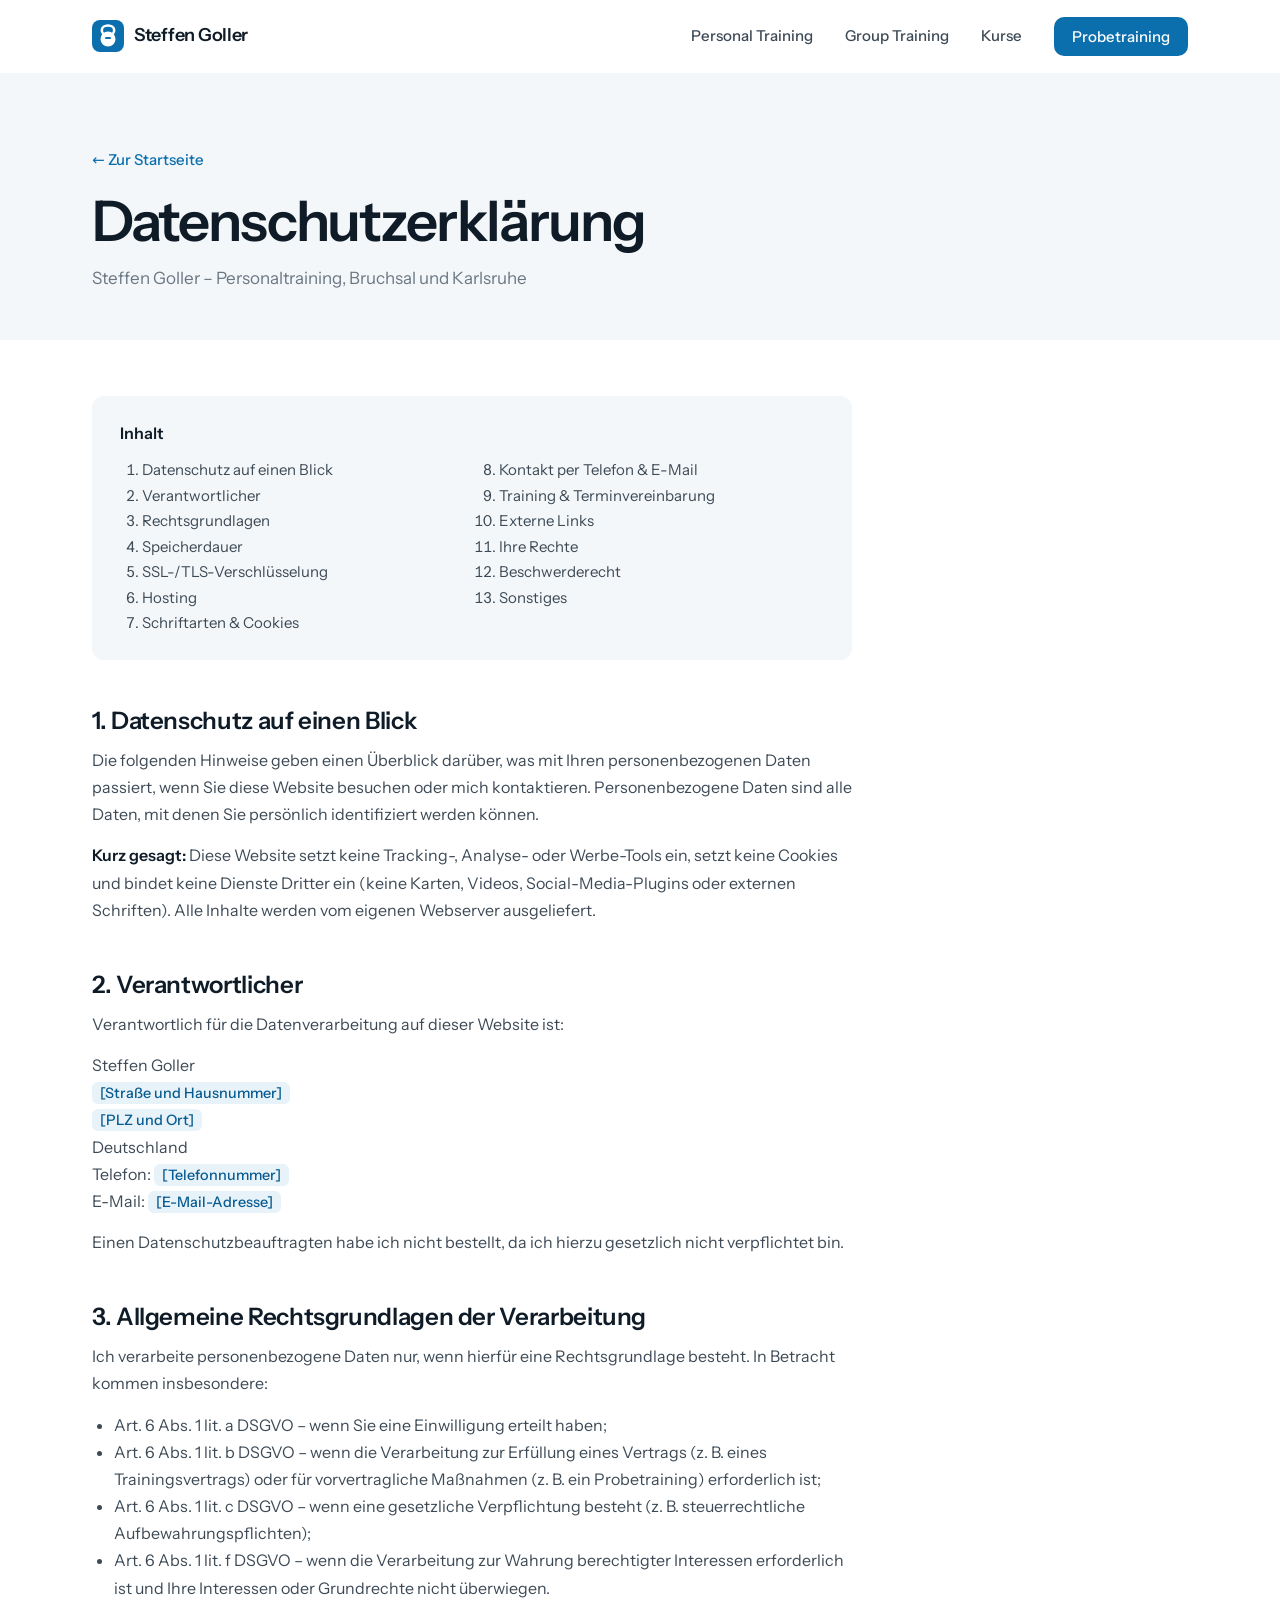
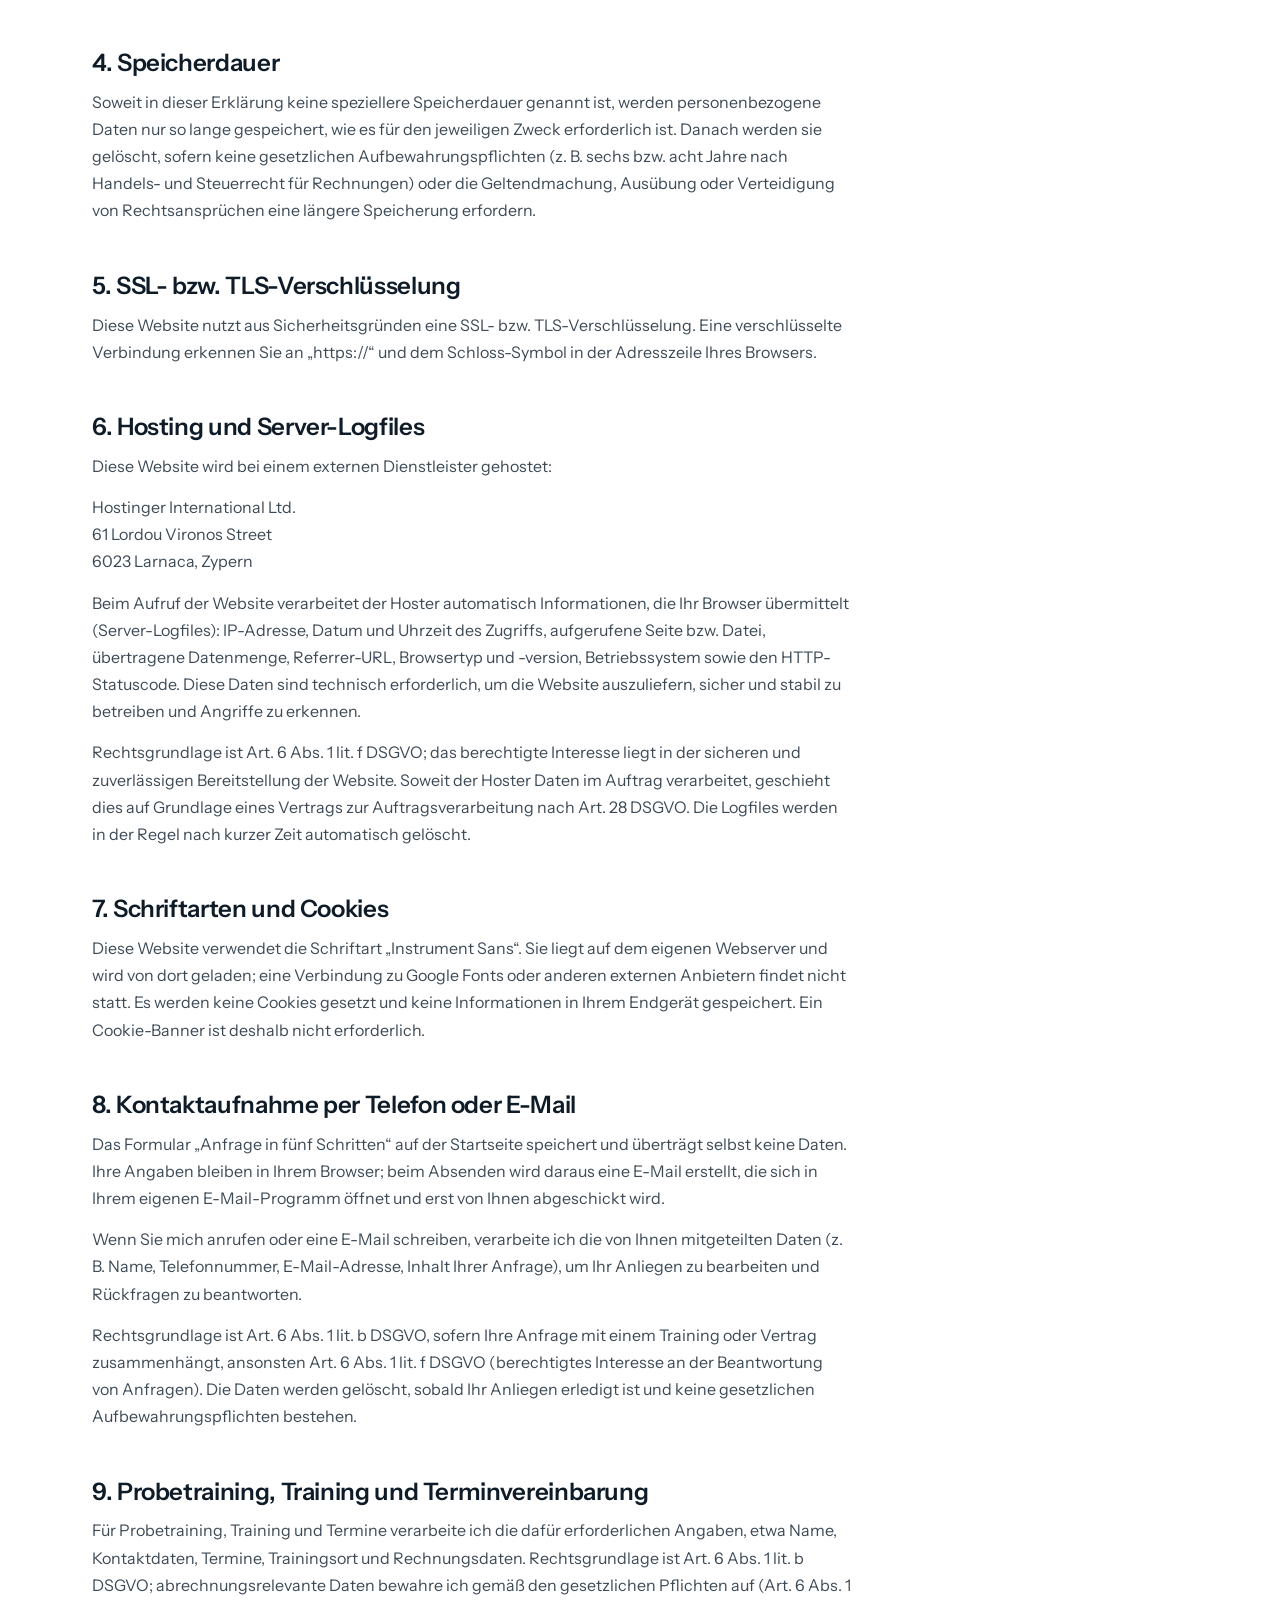
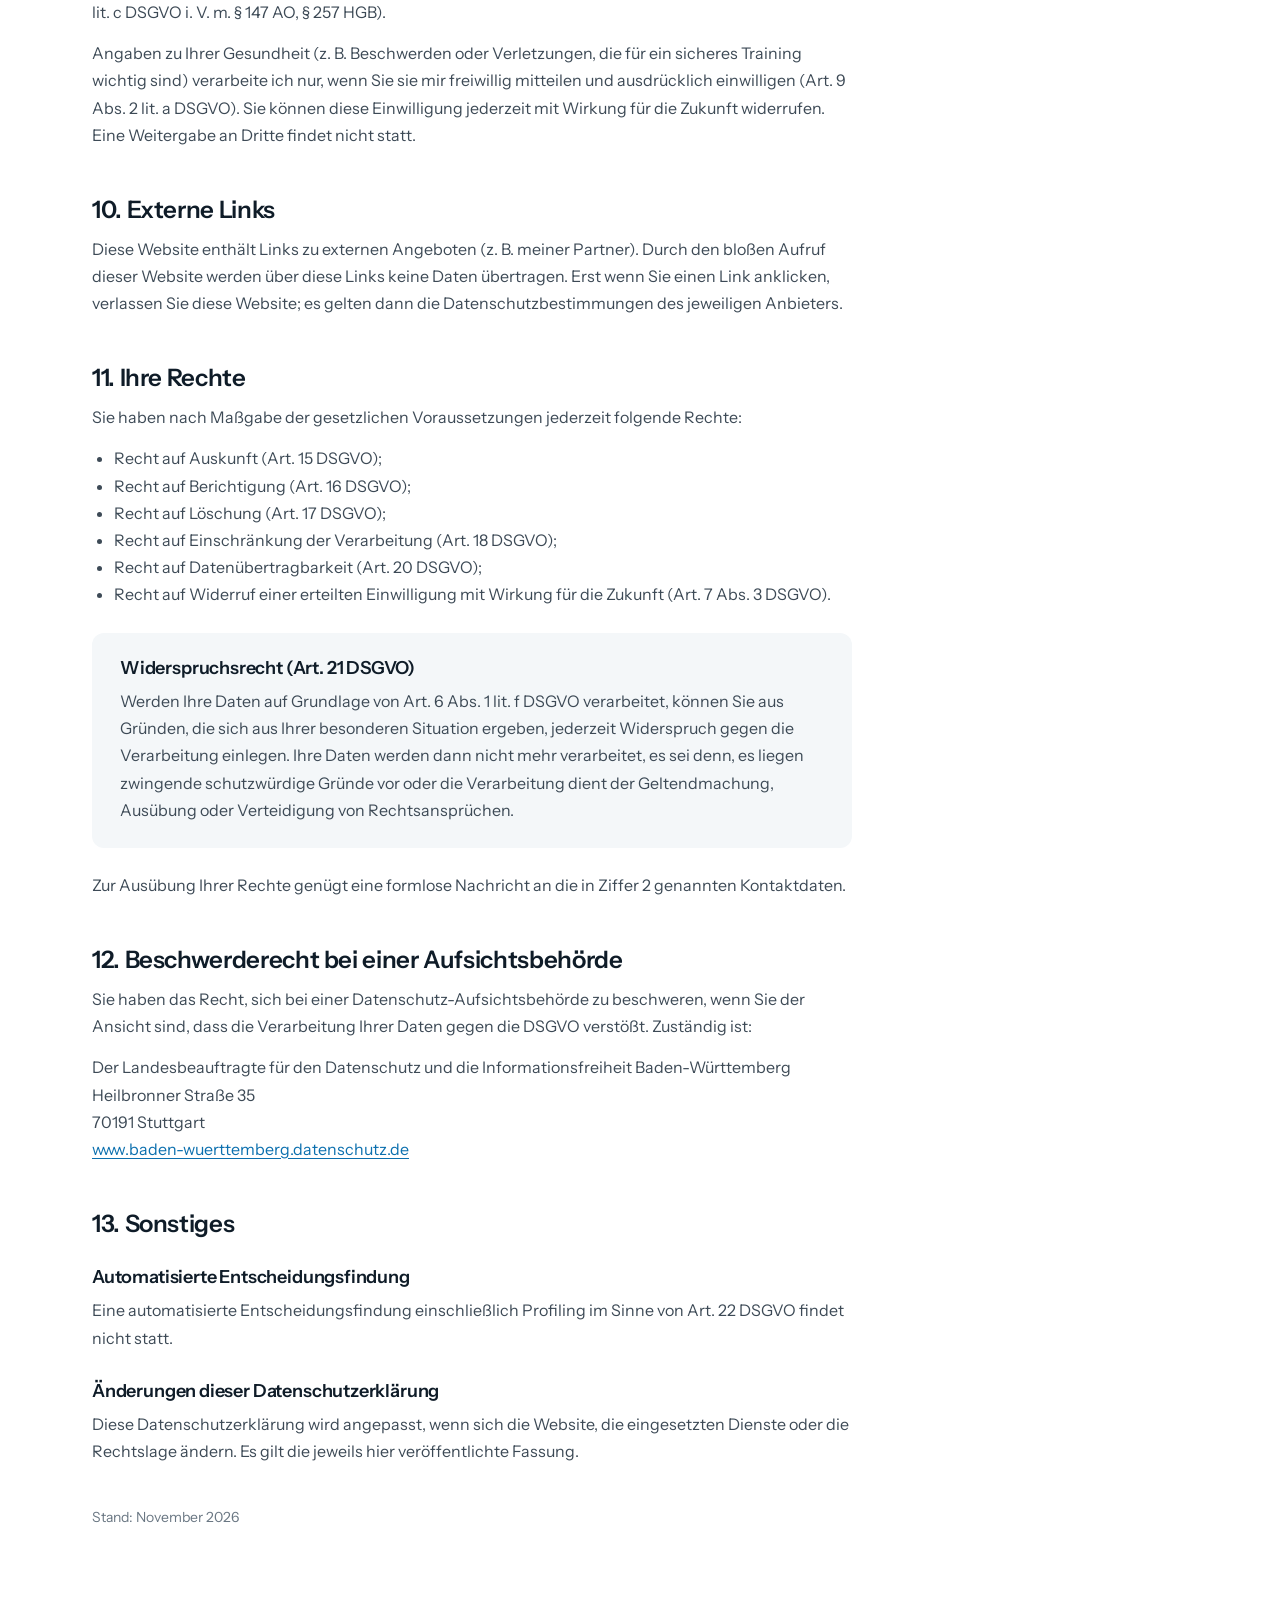
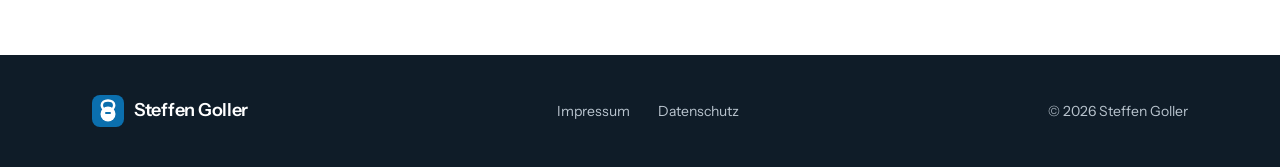
==== commit 2e82b4b2: "Anfrageformular in fünf Schritten im Kontaktbereich Schritte: Angebot, Schwerpunkt (Athletik, Leicht" ====
--- a/datenschutz.html
+++ b/datenschutz.html
@@ -102,6 +102,7 @@
       <p>Diese Website verwendet die Schriftart „Instrument Sans“. Sie liegt auf dem eigenen Webserver und wird von dort geladen; eine Verbindung zu Google Fonts oder anderen externen Anbietern findet nicht statt. Es werden keine Cookies gesetzt und keine Informationen in Ihrem Endgerät gespeichert. Ein Cookie-Banner ist deshalb nicht erforderlich.</p>
 
       <h2 id="kontakt">8. Kontaktaufnahme per Telefon oder E-Mail</h2>
+      <p>Das Formular „Anfrage in fünf Schritten“ auf der Startseite speichert und überträgt selbst keine Daten. Ihre Angaben bleiben in Ihrem Browser; beim Absenden wird daraus eine E-Mail erstellt, die sich in Ihrem eigenen E-Mail-Programm öffnet und erst von Ihnen abgeschickt wird.</p>
       <p>Wenn Sie mich anrufen oder eine E-Mail schreiben, verarbeite ich die von Ihnen mitgeteilten Daten (z. B. Name, Telefonnummer, E-Mail-Adresse, Inhalt Ihrer Anfrage), um Ihr Anliegen zu bearbeiten und Rückfragen zu beantworten.</p>
       <p>Rechtsgrundlage ist Art. 6 Abs. 1 lit. b DSGVO, sofern Ihre Anfrage mit einem Training oder Vertrag zusammenhängt, ansonsten Art. 6 Abs. 1 lit. f DSGVO (berechtigtes Interesse an der Beantwortung von Anfragen). Die Daten werden gelöscht, sobald Ihr Anliegen erledigt ist und keine gesetzlichen Aufbewahrungspflichten bestehen.</p>
 
--- a/css/styles.css
+++ b/css/styles.css
@@ -143,11 +143,56 @@
 /* ---------- Kontakt ---------- */
 .kontakt{background:var(--nacht);color:var(--nacht-text);padding:112px 0}
 .kontakt h2,.kontakt h3{color:#fff}
+.kontakt-inhalt{margin-top:48px}
 .kontakt-inhalt p{margin-top:10px}
-.kontakt-liste{list-style:none;margin:36px 0 0;padding:0;border-top:1px solid var(--nacht-linie)}
-.kontakt-liste li{display:flex;align-items:center;gap:14px;padding:20px 0;border-bottom:1px solid var(--nacht-linie);color:#fff;font-size:18px}
+.kontakt-liste{list-style:none;margin:32px 0 0;padding:0;border-top:1px solid var(--nacht-linie)}
+.kontakt-liste li{display:flex;align-items:center;gap:14px;padding:18px 0;border-bottom:1px solid var(--nacht-linie);color:#fff;font-size:17px}
 .kontakt-liste svg{flex:none;color:var(--nacht-text)}
 .todo{background:var(--akzent-hell);color:var(--akzent-dunkel);padding:2px 8px;border-radius:6px;font-size:.9em;font-weight:500}
+
+/* Anfrage in fünf Schritten: weiße Karte auf dunklem Grund */
+.anfrage{background:#fff;color:var(--text);border-radius:20px;padding:40px}
+.anfrage-kopf{display:flex;justify-content:space-between;align-items:baseline;gap:16px}
+.anfrage-titel{font-size:15px;font-weight:600;color:var(--ink)}
+.anfrage-stand{font-size:14px;color:var(--muted);font-variant-numeric:tabular-nums}
+.anfrage-balken{height:3px;margin:16px 0 32px;background:var(--line);border-radius:3px;overflow:hidden}
+.anfrage-balken span{display:block;height:100%;width:20%;background:var(--akzent);border-radius:3px;transition:width .3s var(--ease)}
+.f-schritt{margin:0;padding:0;border:0;min-width:0}
+.f-schritt+.f-schritt{margin-top:40px}
+.anfrage.js .f-schritt+.f-schritt{margin-top:0}
+.f-schritt legend{padding:0;font-size:clamp(22px,2vw,26px);line-height:1.2;font-weight:600;letter-spacing:-.02em;color:var(--ink);outline:0}
+.f-hinweis{margin-top:8px;font-size:15px;color:var(--muted)}
+.wahl-gruppe{display:flex;flex-wrap:wrap;gap:10px;margin-top:24px}
+.wahl{position:relative;cursor:pointer}
+.wahl input{position:absolute;inset:0;width:100%;height:100%;margin:0;opacity:0;cursor:pointer}
+.wahl span{display:flex;align-items:center;gap:10px;padding:12px 18px;border:1px solid var(--line);border-radius:10px;
+  font-size:16px;font-weight:500;color:var(--ink);transition:border-color .15s ease,background .15s ease}
+.wahl span::before{content:"";flex:none;width:16px;height:16px;border:1.5px solid #AEB8C1;border-radius:4px;background:#fff center/12px no-repeat;
+  transition:background-color .15s ease,border-color .15s ease}
+.wahl:hover span{border-color:#AEB8C1}
+.wahl input:checked+span{border-color:var(--akzent);background:var(--akzent-hell)}
+.wahl input:checked+span::before{border-color:var(--akzent);background-color:var(--akzent);
+  background-image:url("data:image/svg+xml,%3Csvg xmlns='http://www.w3.org/2000/svg' viewBox='0 0 12 12'%3E%3Cpath d='m2.5 6.2 2.3 2.3 4.7-5' fill='none' stroke='%23fff' stroke-width='1.8' stroke-linecap='round' stroke-linejoin='round'/%3E%3C/svg%3E")}
+.wahl input:focus-visible+span{outline:2px solid var(--akzent);outline-offset:2px}
+.feld{display:block;margin-top:24px}
+.feld>span{display:block;margin-bottom:8px;font-size:15px;font-weight:500;color:var(--ink)}
+.feld small{font-size:inherit;font-weight:400;color:var(--muted)}
+.feld input,.feld textarea{display:block;width:100%;padding:13px 14px;border:1px solid #C9D1D8;border-radius:10px;background:#fff;
+  font:inherit;font-size:16px;color:var(--ink);transition:border-color .15s ease,box-shadow .15s ease}
+.feld textarea{resize:vertical;min-height:140px;line-height:1.5}
+.feld input:focus,.feld textarea:focus{outline:0;border-color:var(--akzent);box-shadow:0 0 0 3px var(--akzent-hell)}
+.f-klein{margin-top:20px;font-size:14px;line-height:1.55;color:var(--muted)}
+.f-klein a{color:var(--akzent)}
+.f-fehler{margin-top:20px;padding:12px 14px;border-radius:10px;background:#FCEDEC;color:#A32620;font-size:15px;font-weight:500}
+.anfrage-fuss{display:flex;justify-content:space-between;align-items:center;gap:16px;margin-top:32px}
+.anfrage-fuss .btn{margin-left:auto}
+.f-zurueck{padding:10px 0;border:0;background:none;font:inherit;font-size:16px;font-weight:500;color:var(--text);cursor:pointer}
+.f-zurueck:hover{color:var(--ink)}
+.anfrage-fertig{outline:0}
+.anfrage-fertig .anfrage-titel{font-size:clamp(22px,2vw,26px);letter-spacing:-.02em}
+.anfrage-fertig p+p{margin-top:10px}
+.anfrage-fertig pre{margin:24px 0 0;padding:20px;border-radius:12px;background:var(--bg-soft);font:inherit;font-size:15px;line-height:1.6;
+  color:var(--ink);white-space:pre-wrap;overflow-wrap:anywhere}
 
 /* ---------- Fuß ---------- */
 footer{background:var(--nacht);color:var(--nacht-text);padding:0 0 40px}
@@ -224,6 +269,8 @@
   .schritt-nr{margin-bottom:16px}
   .faq-eintrag p{padding-right:0}
   .kontakt{padding:72px 0}
+  .anfrage{padding:28px 20px;border-radius:16px;margin-inline:-8px}
+  .wahl span{padding:11px 14px}
   .foot-in{flex-direction:column;align-items:flex-start}
   .legal-hero{padding:48px 0 36px}
   .legal-main{padding:40px 0 80px}
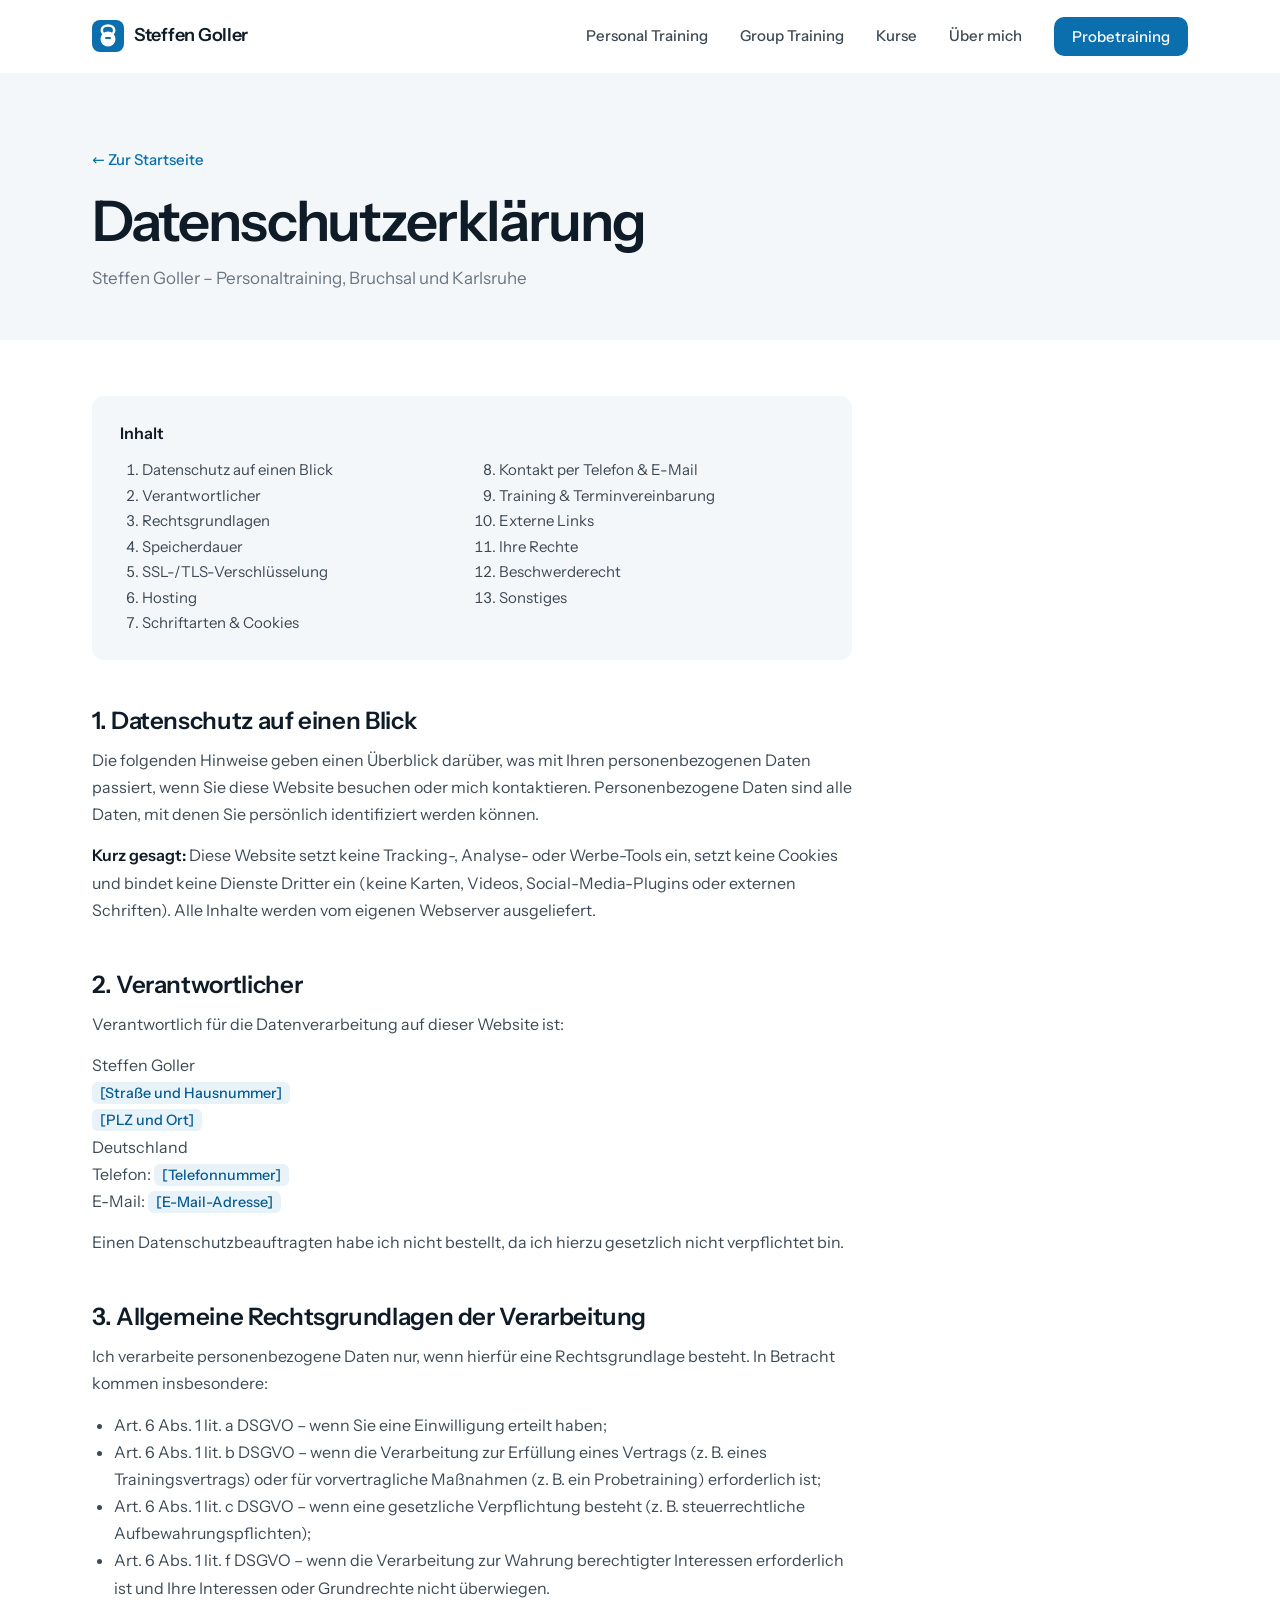
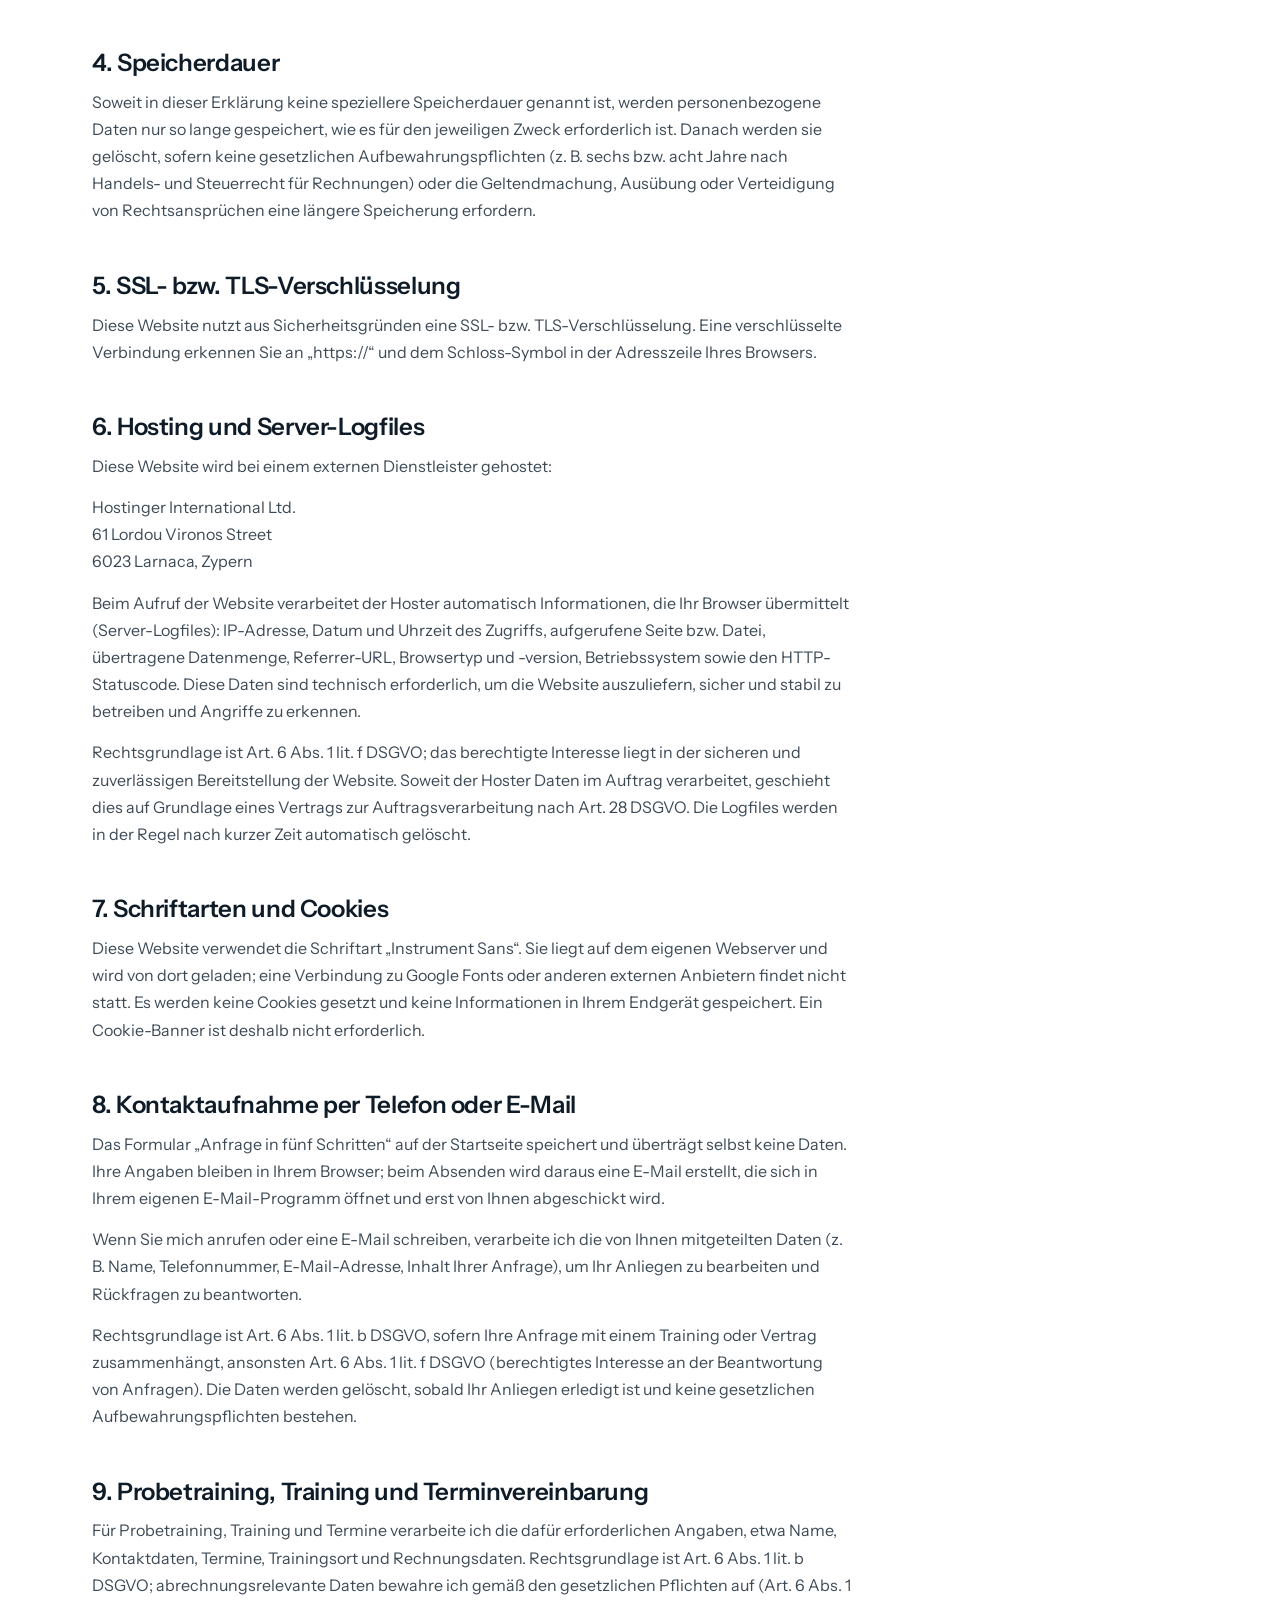
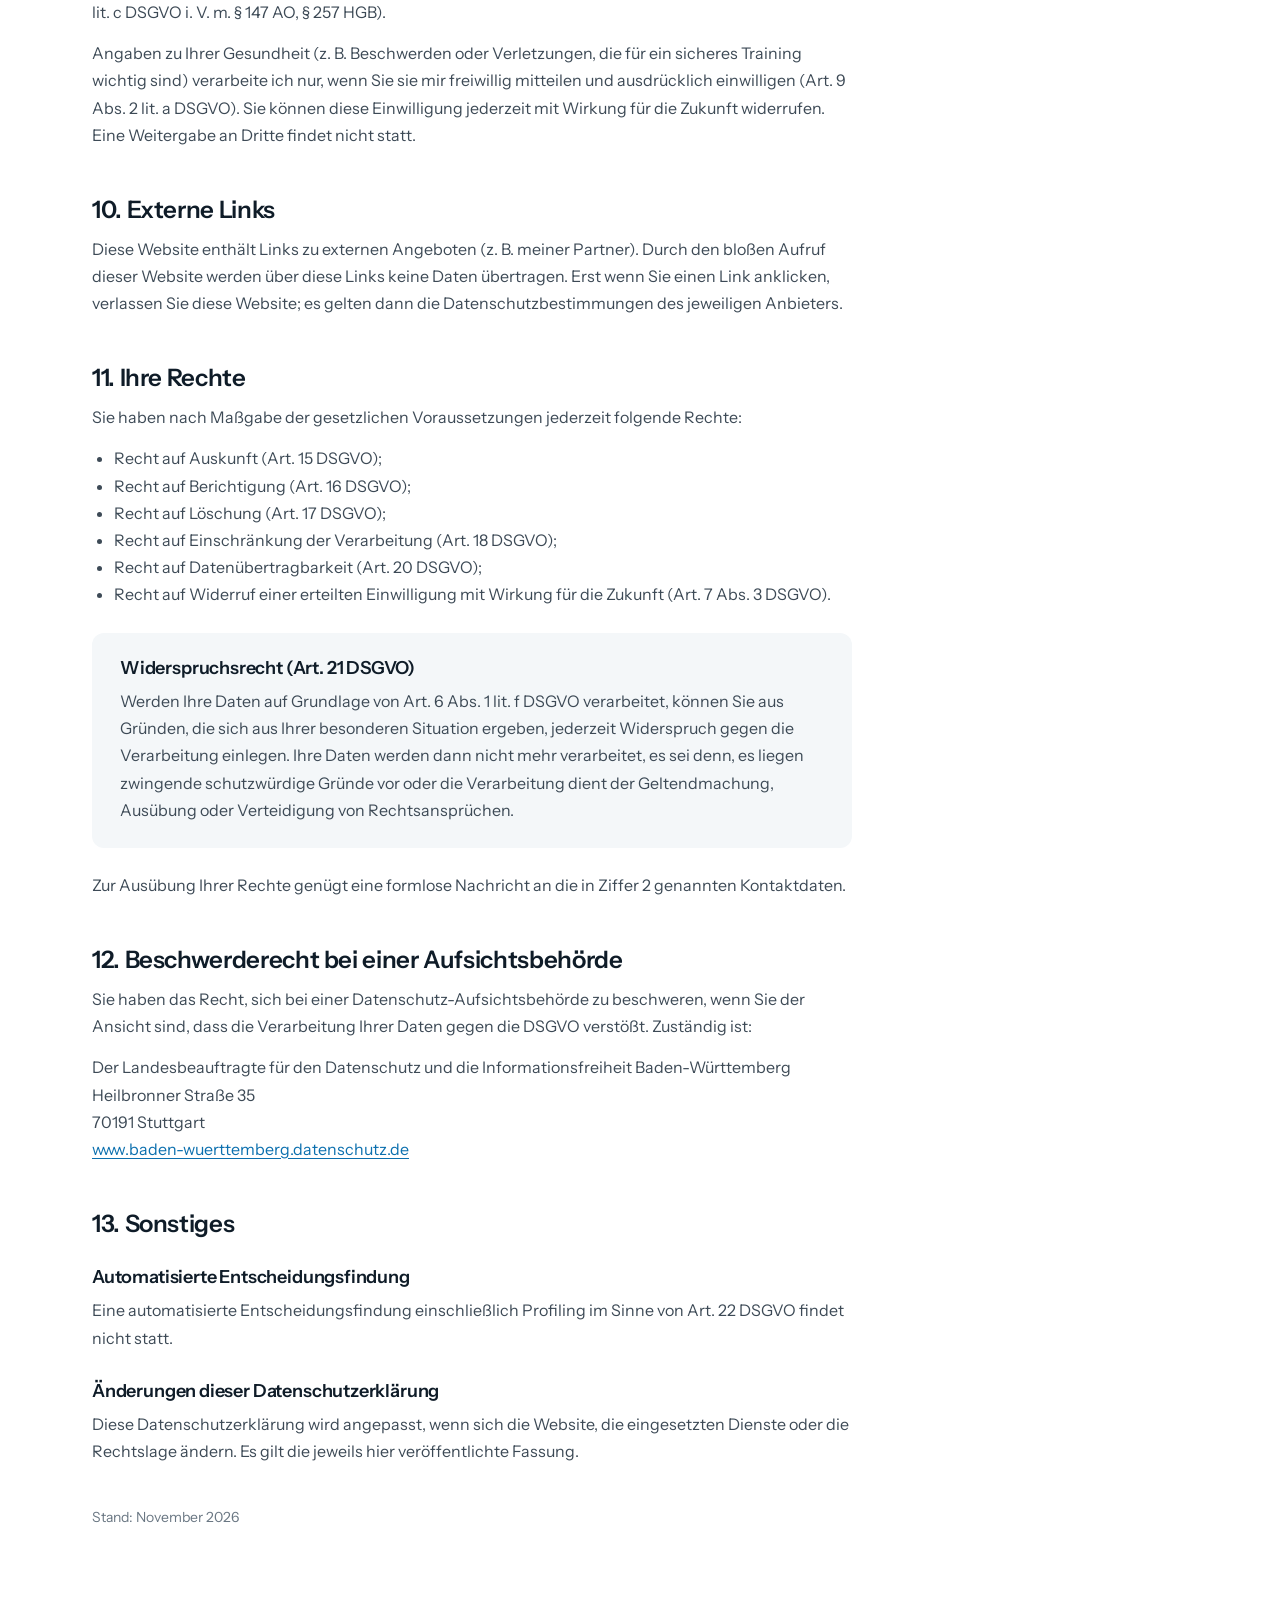
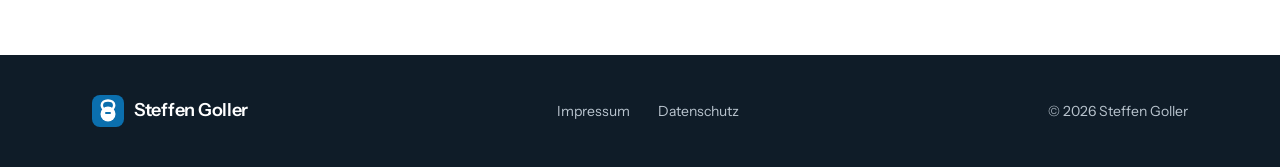
==== commit 4fcb5854: "Seiten „Über mich“ und „Training“ mit den Texten der alten Website Inhalte von About Me und About Tr" ====
--- a/datenschutz.html
+++ b/datenschutz.html
@@ -21,6 +21,7 @@
       <a class="link" href="index.html#training">Personal Training</a>
       <a class="link" href="index.html#group">Group Training</a>
       <a class="link" href="index.html#kurse">Kurse</a>
+      <a class="link" href="ueber-mich.html">Über mich</a>
       <a class="btn btn-sm" href="index.html#kontakt">Probetraining</a>
     </nav>
   </div>
--- a/css/styles.css
+++ b/css/styles.css
@@ -87,6 +87,23 @@
 .lead{font-size:clamp(19px,1.6vw,22px);line-height:1.45;font-weight:500;color:var(--ink);letter-spacing:-.01em}
 .zeile-inhalt p+p{margin-top:18px}
 .zeile-inhalt .btn{margin-top:40px}
+
+.zeile-inhalt h3{margin-top:40px}
+.zeile-inhalt h3+p{margin-top:10px}
+.zeile-kopf .bild{margin:40px 0 0}
+.bild img{width:248px;border-radius:14px}
+.bild-quer img{width:363px}
+.leise{font-size:15px;line-height:1.75;color:var(--muted)}
+.aktionen{display:flex;flex-wrap:wrap;align-items:center;gap:16px 32px;margin-top:40px}
+.zeile-inhalt .aktionen .btn{margin-top:0}
+.mehr{font-weight:500;color:var(--ink);text-decoration:none}
+.mehr:hover{color:var(--akzent)}
+.mehr:hover .pfeil{transform:translateX(4px)}
+/* Liste mit feinen Linien (Qualifikationen) */
+.strich-liste{list-style:none;margin:0;padding:0;border-top:1px solid var(--line)}
+.strich-liste li{padding:14px 0;border-bottom:1px solid var(--line);font-size:16px;color:var(--ink)}
+.zeile-inhalt .liste-titel{font-size:15px;font-weight:600;color:var(--muted);letter-spacing:0;margin-bottom:16px}
+.lead+.strich-liste,p+.strich-liste{margin-top:32px}
 
 /* Angebote: Zeilen mit feiner Linie */
 .angebote{margin-top:48px;border-top:1px solid var(--line)}
@@ -204,6 +221,20 @@
 
 
 /* =====================================================================
+   Unterseiten (Über mich, Training)
+   ===================================================================== */
+.seite-kopf{padding:72px 0 80px;background:var(--bg-soft)}
+.seite-kopf h1{margin-top:24px;font-size:clamp(40px,5.6vw,68px)}
+.seite-lead{margin-top:20px;font-size:clamp(18px,1.5vw,21px);color:var(--text)}
+.seite-schluss{padding:0 0 120px}
+.seite-schluss .wrap>*{position:relative}
+.seite-schluss .wrap{display:flex;flex-wrap:wrap;align-items:center;justify-content:space-between;gap:24px}
+.seite-schluss .wrap::before{content:"";flex:0 0 100%;height:1px;background:var(--line);margin-bottom:56px}
+main:has(.seite-kopf)+footer{padding-top:8px}
+main:has(.seite-kopf)+footer .foot-in{border-top:0}
+
+
+/* =====================================================================
    Rechtsseiten (Impressum, Datenschutz)
    ===================================================================== */
 .legal-hero{padding:72px 0 48px;background:var(--bg-soft)}
@@ -268,6 +299,12 @@
   .schritte{grid-template-columns:minmax(0,1fr);row-gap:32px;margin-top:36px}
   .schritt-nr{margin-bottom:16px}
   .faq-eintrag p{padding-right:0}
+  .seite-kopf{padding:48px 0 56px}
+  .seite-schluss{padding-bottom:72px}
+  .seite-schluss .wrap::before{margin-bottom:32px}
+  .zeile-kopf .bild{margin-top:28px}
+  .bild img{width:200px}
+  .bild-quer img{width:100%;max-width:363px}
   .kontakt{padding:72px 0}
   .anfrage{padding:28px 20px;border-radius:16px;margin-inline:-8px}
   .wahl span{padding:11px 14px}
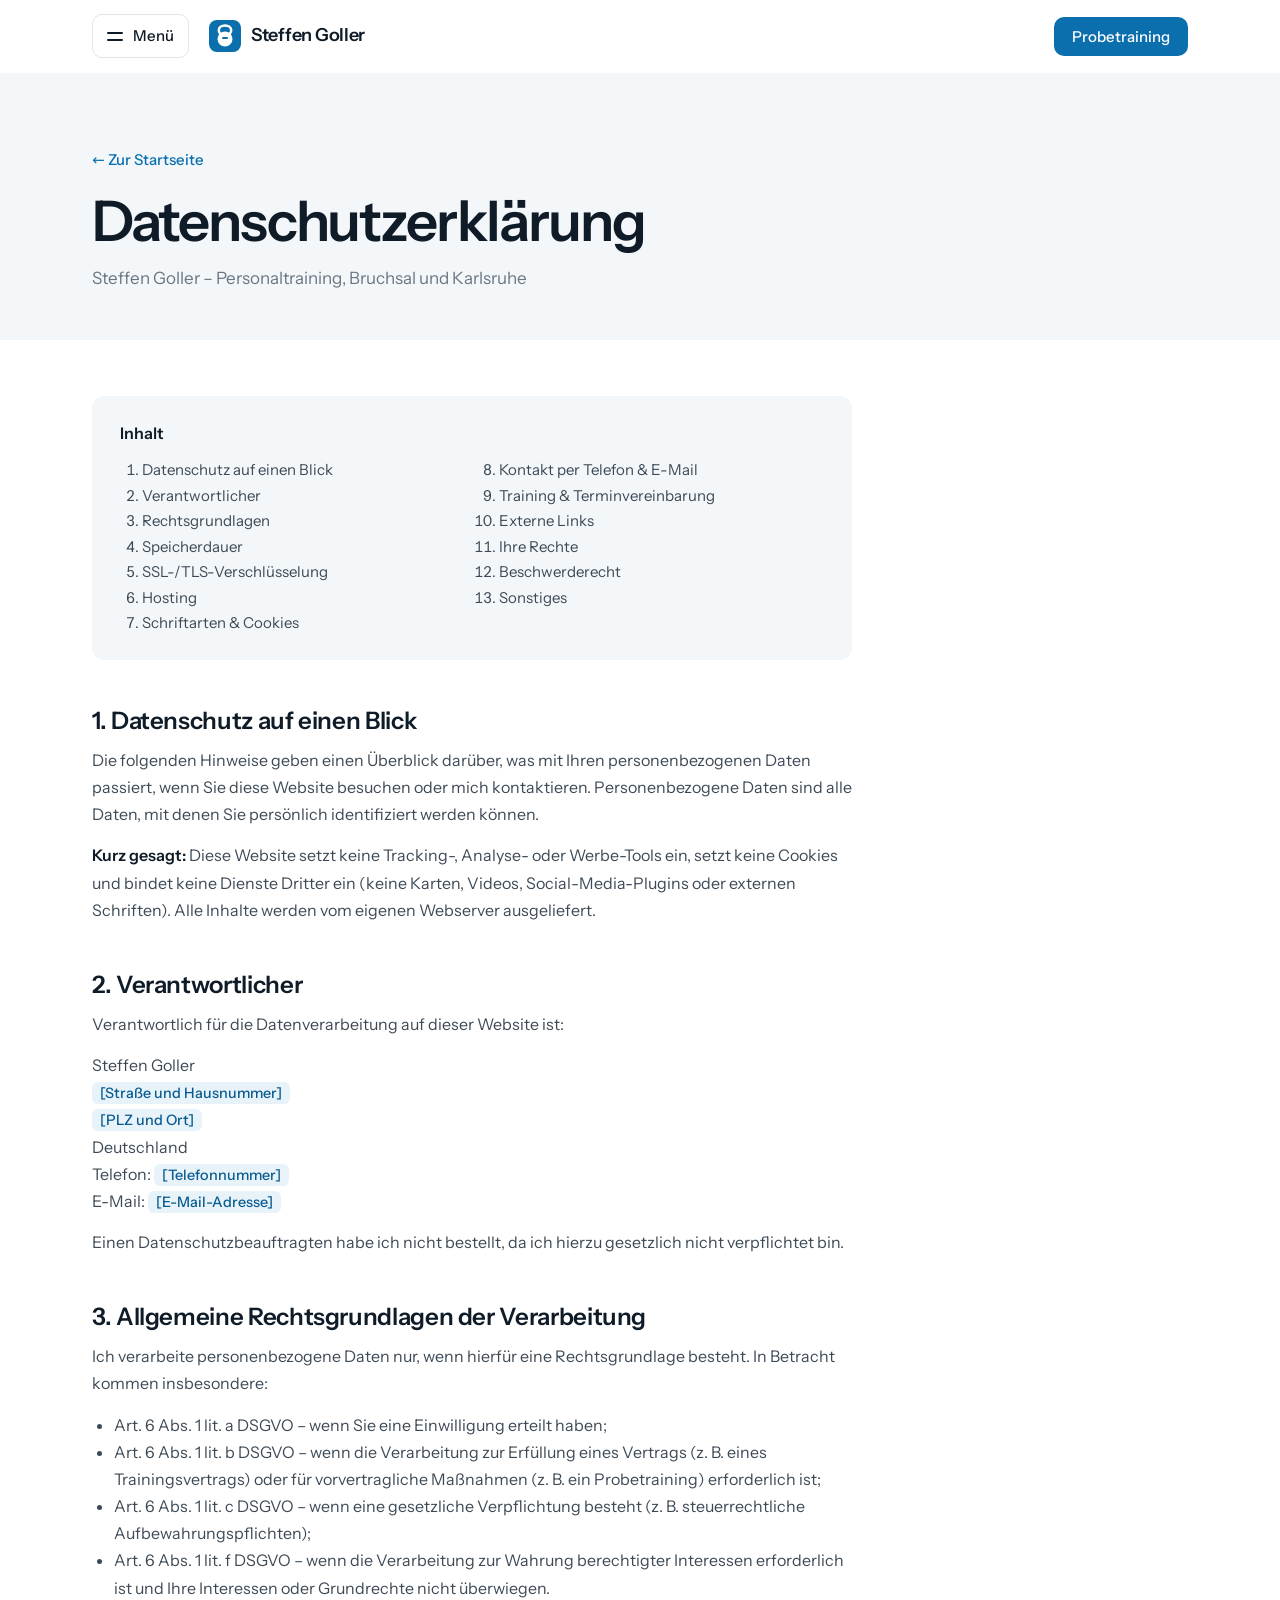
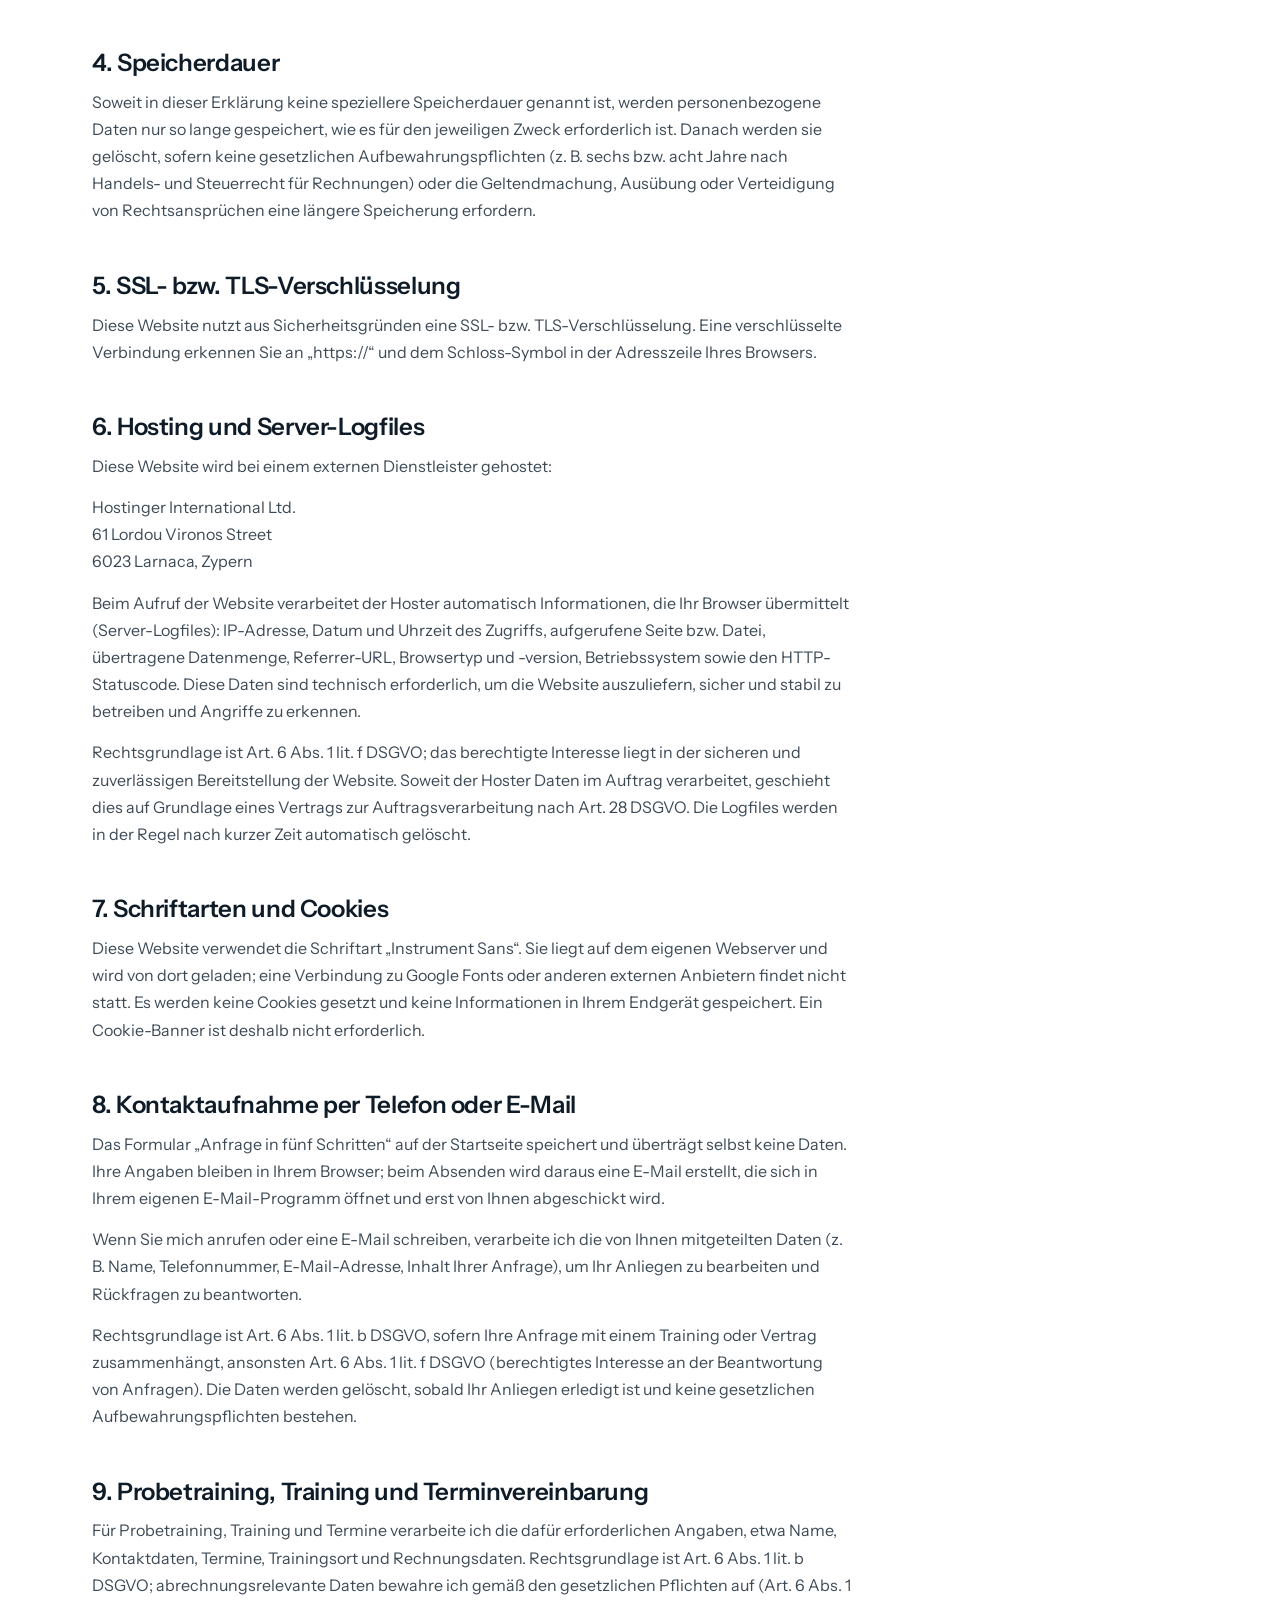
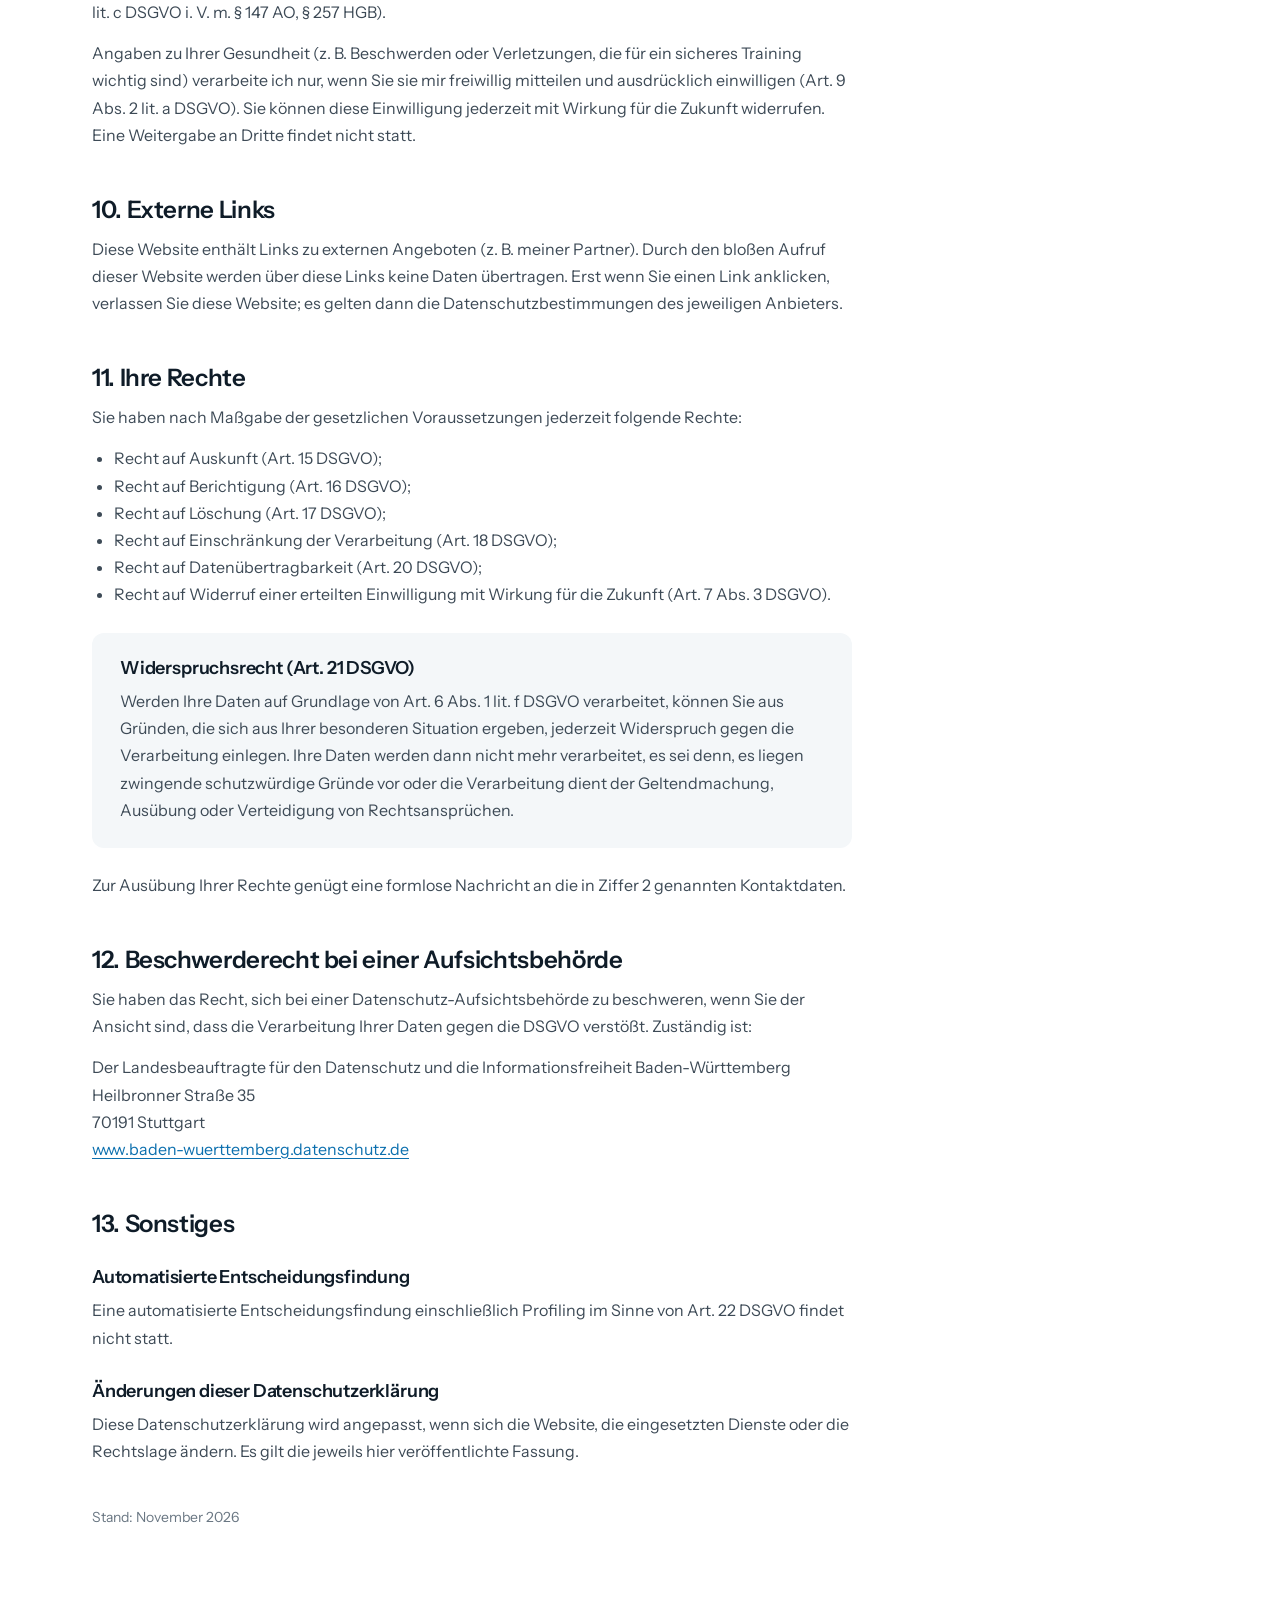
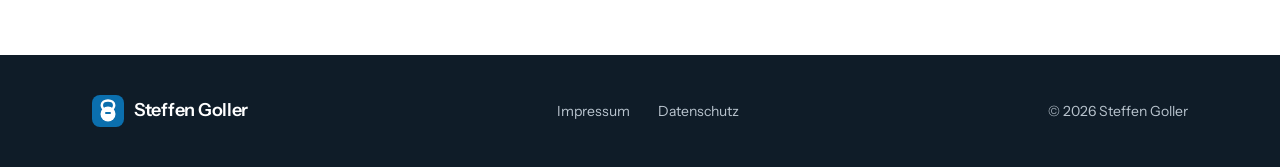
==== commit 5df549bd: "Aufklappmenü oben links statt Linkleiste Auf allen Seiten ersetzt ein Menü-Knopf links neben dem Log" ====
--- a/datenschutz.html
+++ b/datenschutz.html
@@ -16,14 +16,26 @@
 
 <header class="nav" id="nav">
   <div class="wrap nav-in">
-    <a class="logo" href="index.html" aria-label="Steffen Goller, zur Startseite"><img class="mk" src="images/logo-mark.svg" alt="" width="32" height="32" /><span>Steffen Goller</span></a>
-    <nav class="nav-links" aria-label="Hauptnavigation">
-      <a class="link" href="index.html#training">Personal Training</a>
-      <a class="link" href="index.html#group">Group Training</a>
-      <a class="link" href="index.html#kurse">Kurse</a>
-      <a class="link" href="ueber-mich.html">Über mich</a>
-      <a class="btn btn-sm" href="index.html#kontakt">Probetraining</a>
-    </nav>
+    <div class="nav-links-l">
+      <details class="menue" id="menue">
+        <summary aria-label="Menü"><span class="menue-icon" aria-hidden="true"></span><span class="menue-wort">Menü</span></summary>
+        <nav class="menue-feld" aria-label="Hauptnavigation">
+          <ul>
+          <li><a href="index.html">Startseite</a></li>
+          <li><a href="training.html">Training</a></li>
+          <li><a href="ueber-mich.html">Über mich</a></li>
+          <li><a href="index.html#kurse">Kurse</a></li>
+          <li><a href="index.html#kontakt">Kontakt</a></li>
+          </ul>
+          <ul class="menue-klein">
+          <li><a href="impressum.html">Impressum</a></li>
+          <li><a href="datenschutz.html" aria-current="page">Datenschutz</a></li>
+          </ul>
+        </nav>
+      </details>
+      <a class="logo" href="index.html" aria-label="Steffen Goller, zur Startseite"><img class="mk" src="images/logo-mark.svg" alt="" width="32" height="32" /><span>Steffen Goller</span></a>
+    </div>
+    <a class="btn btn-sm" href="index.html#kontakt">Probetraining</a>
   </div>
 </header>
 
--- a/css/styles.css
+++ b/css/styles.css
@@ -66,9 +66,30 @@
 .nav-in{display:flex;align-items:center;justify-content:space-between;gap:24px;height:72px}
 .logo{display:inline-flex;align-items:center;gap:10px;text-decoration:none;color:var(--ink);font-size:18px;font-weight:600;letter-spacing:-.015em}
 .logo .mk{width:32px;height:32px}
-.nav-links{display:flex;align-items:center;gap:32px}
-.nav-links a.link{font-size:15px;font-weight:500;color:var(--text);text-decoration:none;transition:color .15s ease}
-.nav-links a.link:hover{color:var(--ink)}
+.nav-links-l{display:flex;align-items:center;gap:20px}
+
+/* Aufklappmenü oben links */
+.menue{position:relative}
+.menue summary{display:inline-flex;align-items:center;gap:10px;height:44px;padding:0 14px;border:1px solid var(--line);border-radius:10px;
+  font-size:15px;font-weight:500;color:var(--ink);cursor:pointer;list-style:none;user-select:none;transition:border-color .15s ease,background .15s ease}
+.menue summary::-webkit-details-marker{display:none}
+.menue summary:hover{border-color:#AEB8C1}
+.menue[open] summary{background:var(--bg-soft);border-color:#AEB8C1}
+.menue-icon{position:relative;width:16px;height:12px;flex:none}
+.menue-icon::before,.menue-icon::after{content:"";position:absolute;left:0;right:0;height:1.5px;background:var(--ink);border-radius:2px;
+  transition:transform .2s var(--ease),top .2s var(--ease)}
+.menue-icon::before{top:2px}
+.menue-icon::after{top:9px}
+.menue[open] .menue-icon::before{top:5.5px;transform:rotate(45deg)}
+.menue[open] .menue-icon::after{top:5.5px;transform:rotate(-45deg)}
+.menue-feld{position:absolute;left:0;top:calc(100% + 10px);z-index:60;width:260px;padding:8px;background:#fff;border:1px solid var(--line);
+  border-radius:14px;box-shadow:0 12px 32px rgba(15,28,40,.10)}
+.menue-feld ul{list-style:none;margin:0;padding:0}
+.menue-feld a{display:block;padding:11px 12px;border-radius:8px;font-size:16px;font-weight:500;color:var(--ink);text-decoration:none;transition:background .12s ease}
+.menue-feld a:hover{background:var(--bg-soft)}
+.menue-feld a[aria-current="page"]{color:var(--akzent)}
+.menue-klein{margin-top:8px!important;padding-top:8px!important;border-top:1px solid var(--line)}
+.menue-klein a{font-size:14px;font-weight:400;color:var(--muted);padding:8px 12px}
 
 /* ---------- Hero ---------- */
 .hero{background:var(--bg-soft)}
@@ -271,7 +292,6 @@
    Responsive
    ===================================================================== */
 @media (max-width:1000px){
-  .nav-links a.link{display:none}
   .zeile{grid-template-columns:minmax(0,1fr);row-gap:32px}
   .abschnitt{padding:88px 0}
   .abschnitt-linie{padding-top:0}
@@ -284,7 +304,11 @@
 @media (max-width:700px){
   :root{--rand:20px}
   html{scroll-padding-top:76px}
-  .nav-in{height:64px}
+  .nav-in{height:64px;gap:12px}
+  .nav-links-l{gap:12px}
+  .menue summary{height:40px;padding:0 12px}
+  .menue-wort{display:none}
+  .logo{font-size:17px}
   .hero-grid{grid-template-columns:minmax(0,1fr);gap:40px;padding-top:48px;padding-bottom:56px}
   .hero-lead{margin-top:20px}
   .hero .btn{margin-top:32px}
